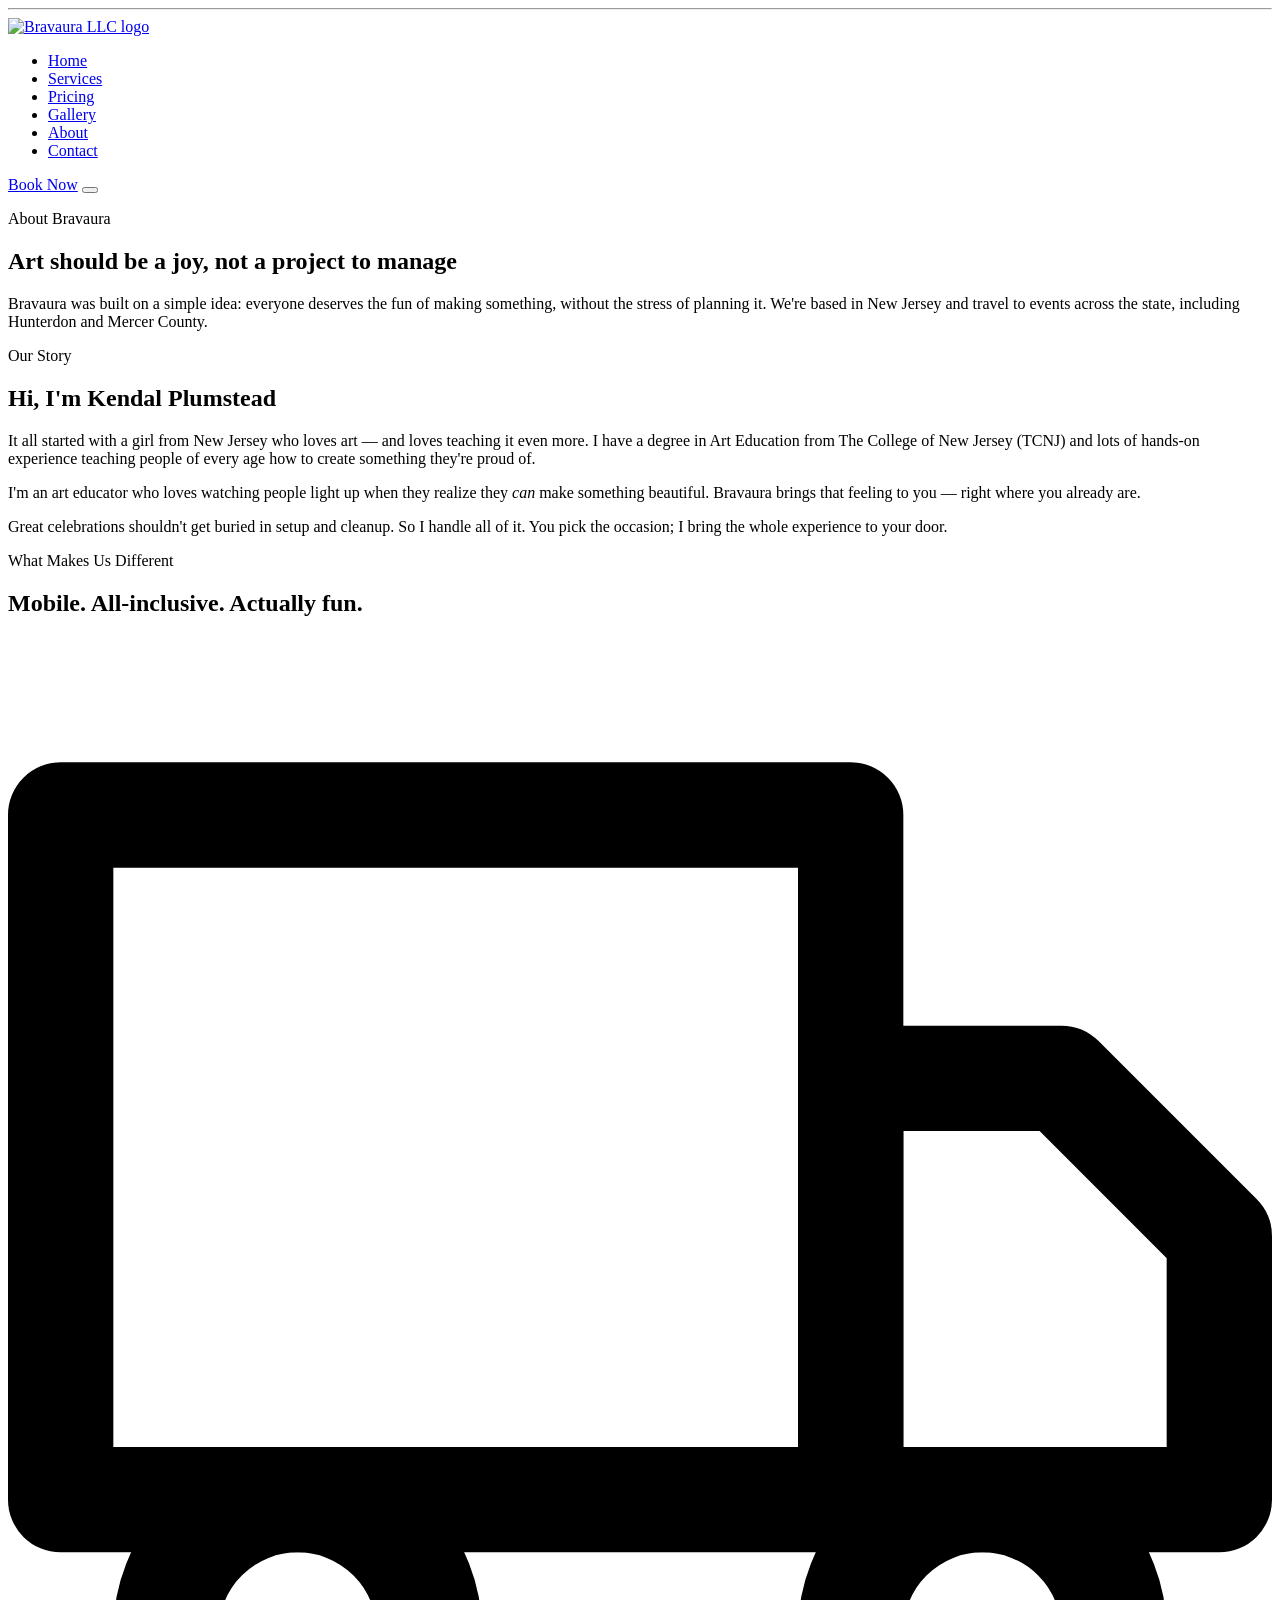
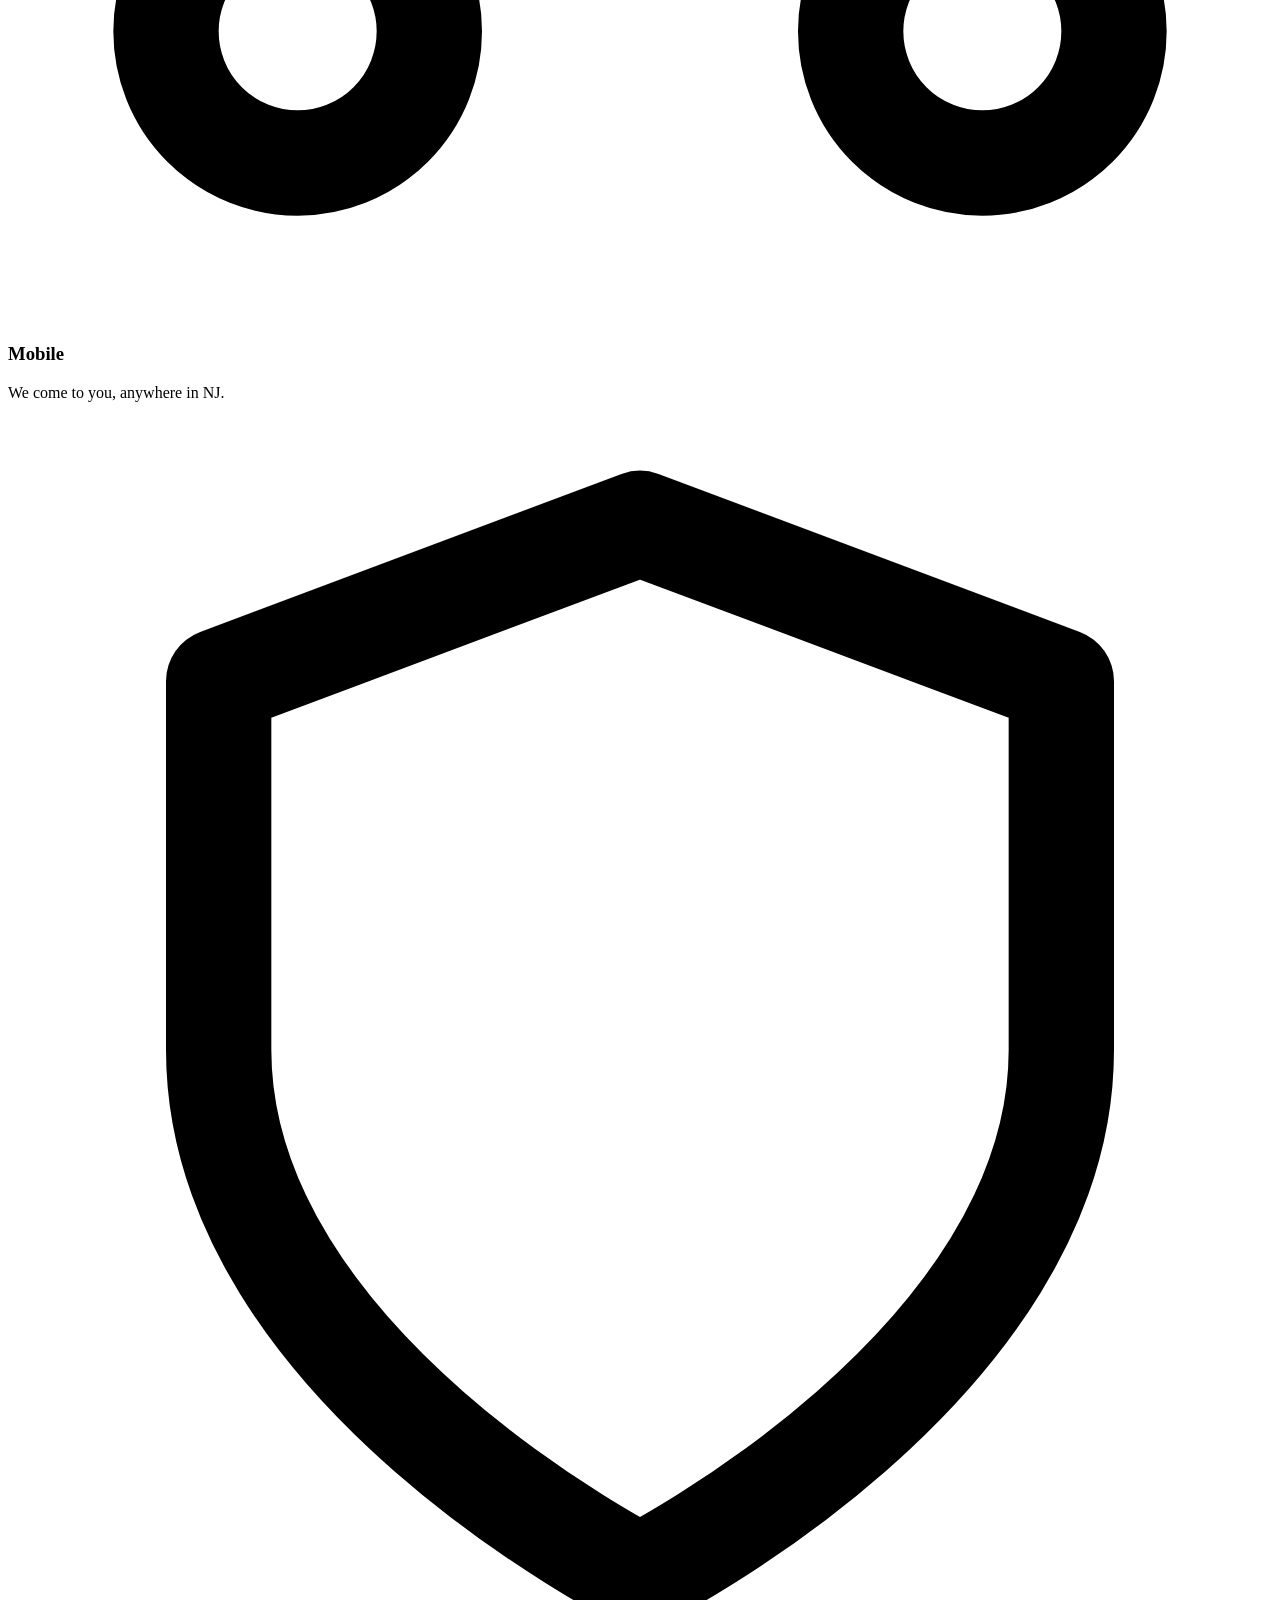
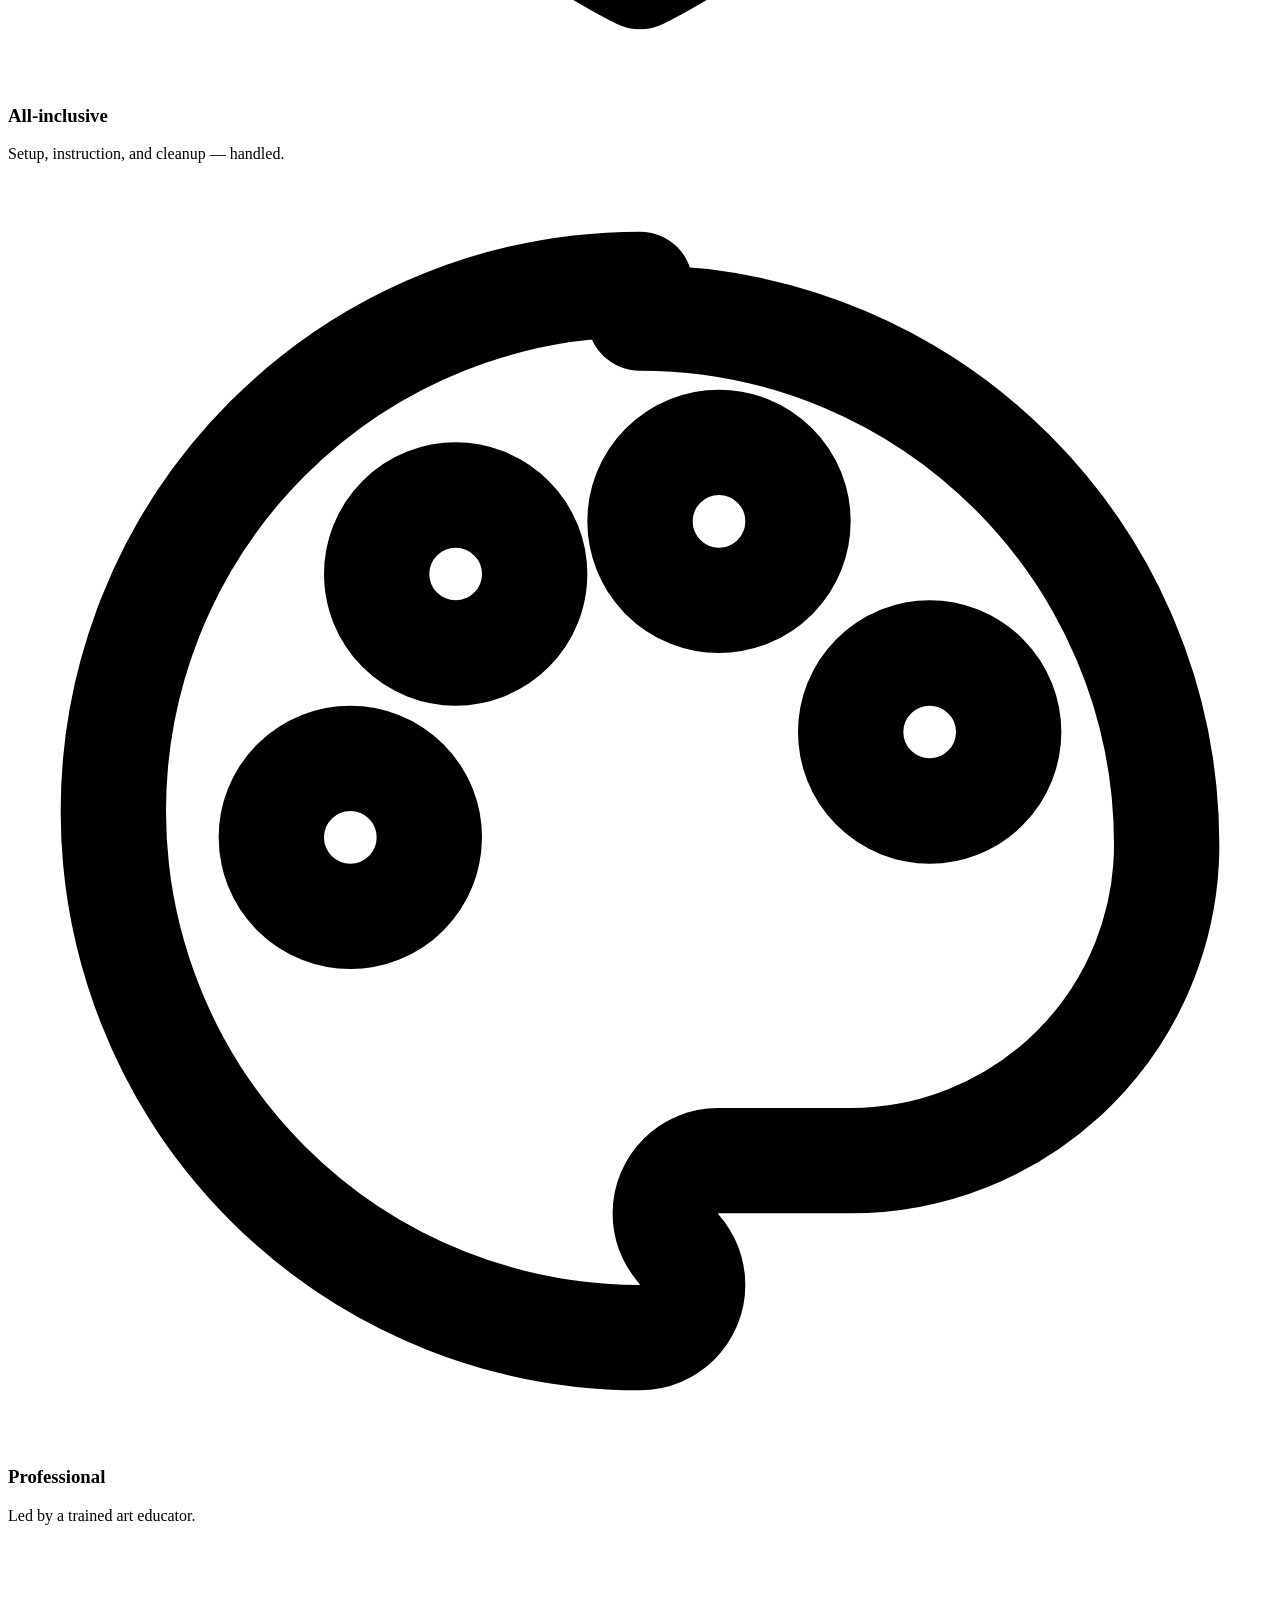
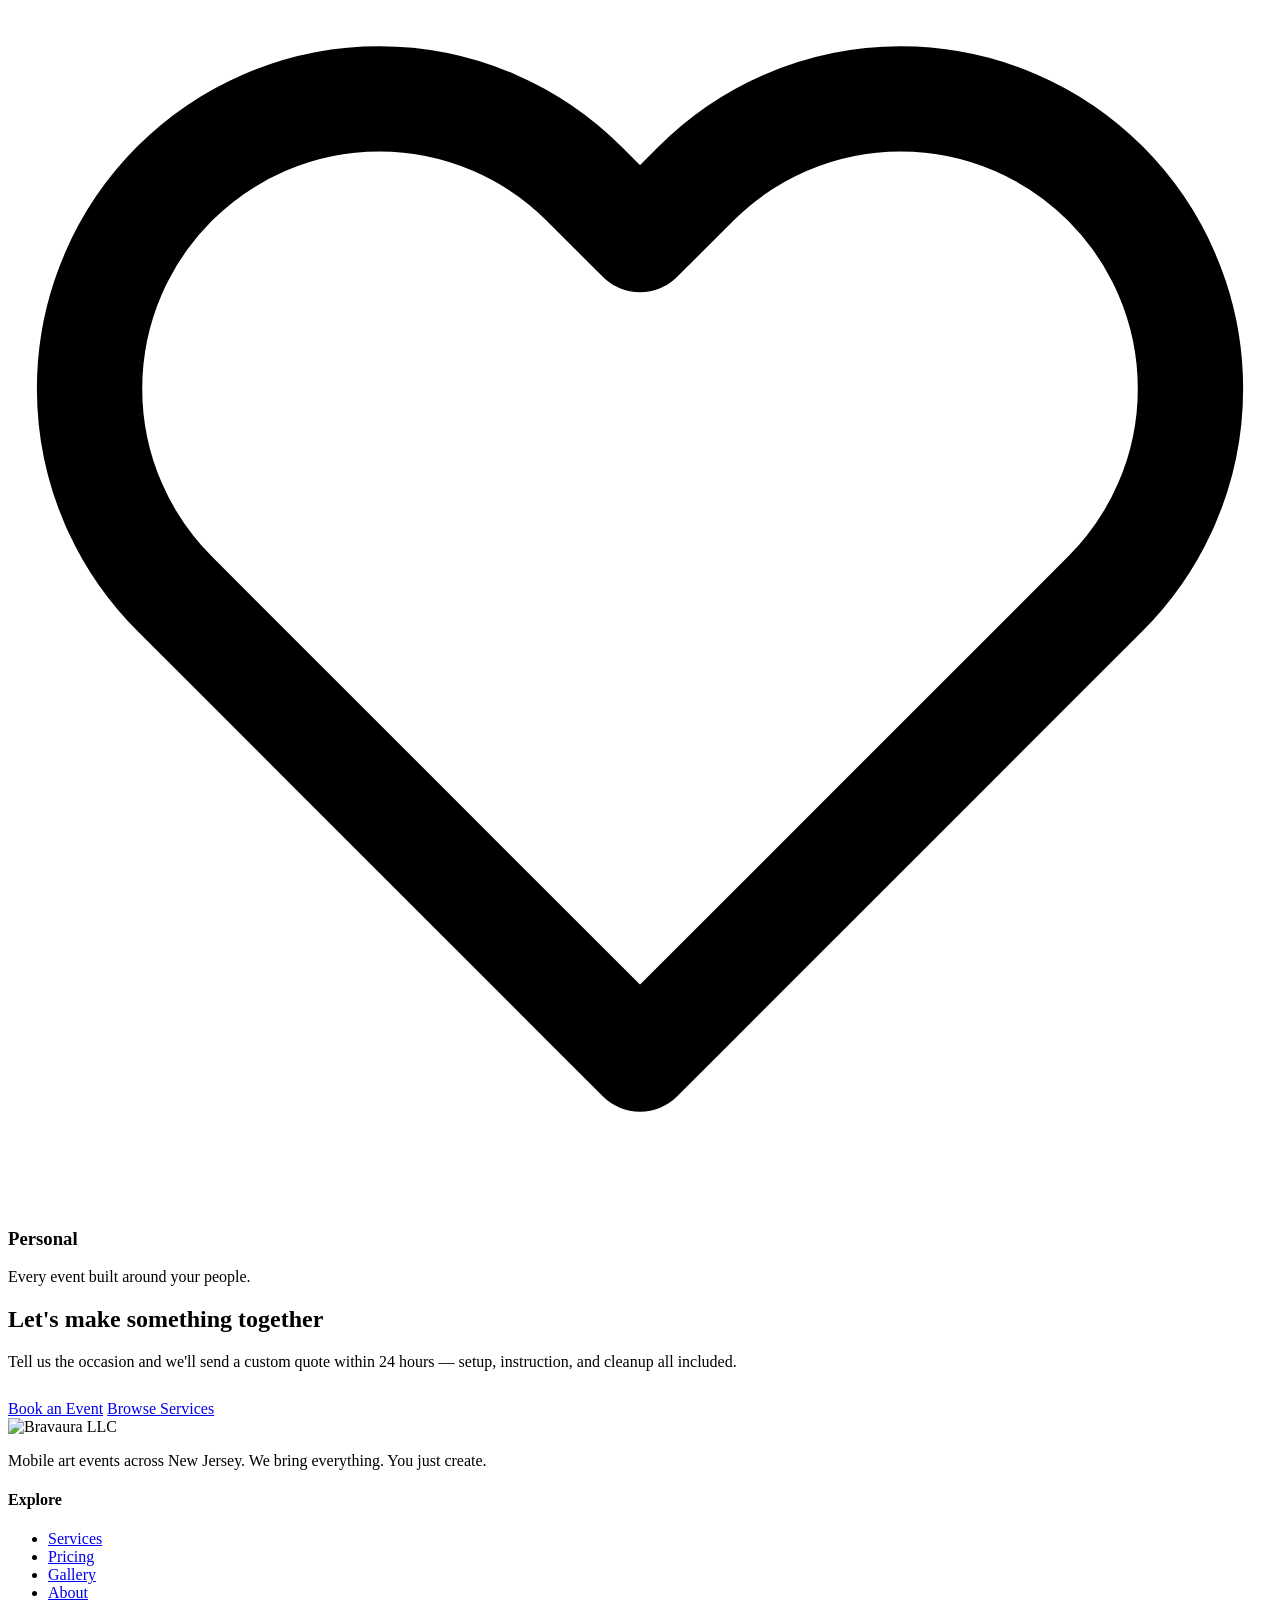
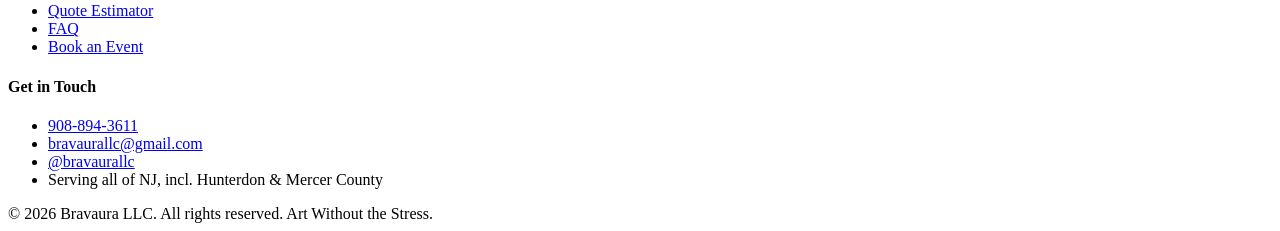
==== about.html @ 8d3e18b6 "Add files via upload" ====
<!DOCTYPE html>
<html lang="en">
<head>
<meta charset="utf-8">
<meta name="viewport" content="width=device-width, initial-scale=1">
<title>About | Bravaura LLC Mobile Art Events NJ</title>
<meta name="description" content="Meet Kendal Plumstead, the TCNJ-trained art educator behind Bravaura LLC — mobile, all-inclusive art events across New Jersey, including Hunterdon and Mercer County. Our mission: the joy of creating, without the stress of planning.">
<meta property="og:title" content="About | Bravaura LLC Mobile Art Events NJ">
<meta property="og:description" content="Meet Kendal Plumstead, the TCNJ-trained art educator behind Bravaura LLC — mobile, all-inclusive art events across New Jersey, including Hunterdon and Mercer County. Our mission: the joy of creating, without the stress of planning.">
<meta property="og:type" content="website">
<link rel="icon" type="image/png" href="assets/bravaura-logo-final.png">
<link rel="preconnect" href="https://fonts.googleapis.com">
<link rel="preconnect" href="https://fonts.gstatic.com" crossorigin>
<link href="https://fonts.googleapis.com/css2?family=Fraunces:opsz,wght@9..144,500;9..144,600;9..144,700&family=Inter:wght@400;500;600;700&display=swap" rel="stylesheet">
<link rel="stylesheet" href="css/styles.css">
</head>
<body>
<hr class="sweep-bar">
<header class="site-header">
  <div class="container nav">
    <a href="index.html" class="brand" aria-label="Bravaura LLC home">
      <img src="assets/bravaura-logo-final.png" alt="Bravaura LLC logo">
    </a>
    <nav aria-label="Main">
      <ul class="nav-links" id="nav-links"><li><a href="index.html">Home</a></li><li><a href="services.html">Services</a></li><li><a href="pricing.html">Pricing</a></li><li><a href="gallery.html">Gallery</a></li><li><a href="about.html" class="active" aria-current="page">About</a></li><li><a href="contact.html">Contact</a></li></ul>
    </nav>
    <div class="nav-cta">
      <a href="contact.html" class="btn btn--gold">Book Now</a>
      <button class="nav-toggle" aria-label="Toggle menu" aria-expanded="false" aria-controls="nav-links">
        <span></span><span></span><span></span>
      </button>
    </div>
  </div>
</header>
<main>

<section class="page-hero">
  <div class="container page-hero-inner">
    <p class="eyebrow">About Bravaura</p>
    <h1>Art should be a joy, not a project to manage</h1>
    <p class="lead">Bravaura was built on a simple idea: everyone deserves the fun of making something, without the stress of planning it. We're based in New Jersey and travel to events across the state, including Hunterdon and Mercer County.</p>
  </div>
</section>

<section class="section">
  <div class="container split">
    <div class="photo photo--tall photo--frame"><img src="https://images.unsplash.com/photo-1752649935255-c10e9a3e2ad3?q=75&w=1100&auto=format&fit=crop" alt="Mixing paint colors on an artist's palette" loading="lazy" onerror="this.closest('.photo').classList.add('photo--failed');this.remove();"></div>
    <div class="split--rev">
      <p class="eyebrow">Our Story</p>
      <h2>Hi, I'm Kendal Plumstead</h2>
      <p>It all started with a girl from New Jersey who loves art — and loves teaching it even more. I have a degree in Art Education from The College of New Jersey (TCNJ) and lots of hands-on experience teaching people of every age how to create something they're proud of.</p>
      <p>I'm an art educator who loves watching people light up when they realize they <em>can</em> make something beautiful. Bravaura brings that feeling to you — right where you already are.</p>
      <p class="mb-0">Great celebrations shouldn't get buried in setup and cleanup. So I handle all of it. You pick the occasion; I bring the whole experience to your door.</p>
    </div>
  </div>
</section>

<section class="section section--mist">
  <div class="container center">
    <p class="eyebrow">What Makes Us Different</p>
    <h2>Mobile. All-inclusive. Actually fun.</h2>
  </div>
  <div class="container" style="margin-top:40px;">
    <div class="grid grid-4">
      <div class="card center"><div class="card-icon i-teal" style="margin:0 auto 16px;"><svg viewBox="0 0 24 24" fill="none" stroke="currentColor" stroke-width="2" stroke-linecap="round" stroke-linejoin="round"><rect x="1" y="3" width="15" height="13"/><polygon points="16 8 20 8 23 11 23 16 16 16 16 8"/><circle cx="5.5" cy="18.5" r="2.5"/><circle cx="18.5" cy="18.5" r="2.5"/></svg></div><h3>Mobile</h3><p>We come to you, anywhere in NJ.</p></div>
      <div class="card center"><div class="card-icon i-magenta" style="margin:0 auto 16px;"><svg viewBox="0 0 24 24" fill="none" stroke="currentColor" stroke-width="2" stroke-linecap="round" stroke-linejoin="round"><path d="M12 22s8-4 8-10V5l-8-3-8 3v7c0 6 8 10 8 10z"/></svg></div><h3>All-inclusive</h3><p>Setup, instruction, and cleanup — handled.</p></div>
      <div class="card center"><div class="card-icon i-purple" style="margin:0 auto 16px;"><svg viewBox="0 0 24 24" fill="none" stroke="currentColor" stroke-width="2" stroke-linecap="round" stroke-linejoin="round"><circle cx="13.5" cy="6.5" r="1.5"/><circle cx="17.5" cy="10.5" r="1.5"/><circle cx="8.5" cy="7.5" r="1.5"/><circle cx="6.5" cy="12.5" r="1.5"/><path d="M12 2a10 10 0 0 0 0 20c.55 0 1-.45 1-1 0-.26-.1-.5-.26-.68-.16-.19-.26-.42-.26-.68 0-.55.45-1 1-1H16a6 6 0 0 0 6-6c0-5.52-4.48-10-10-10z"/></svg></div><h3>Professional</h3><p>Led by a trained art educator.</p></div>
      <div class="card center"><div class="card-icon i-gold" style="margin:0 auto 16px;"><svg viewBox="0 0 24 24" fill="none" stroke="currentColor" stroke-width="2" stroke-linecap="round" stroke-linejoin="round"><path d="M20.84 4.61a5.5 5.5 0 0 0-7.78 0L12 5.67l-1.06-1.06a5.5 5.5 0 0 0-7.78 7.78l1.06 1.06L12 21.23l7.78-7.78 1.06-1.06a5.5 5.5 0 0 0 0-7.78z"/></svg></div><h3>Personal</h3><p>Every event built around your people.</p></div>
    </div>
  </div>
</section>

<section class="section cta-band">
  <div class="container center">
    <h2>Let's make something together</h2>
    <p class="lead" style="margin:0 auto 1.8rem;">Tell us the occasion and we'll send a custom quote within 24 hours — setup, instruction, and cleanup all included.</p>
    <div class="btn-row" style="justify-content:center;">
      <a href="contact.html" class="btn btn--gold btn--lg">Book an Event</a>
      <a href="services.html" class="btn btn--white btn--lg">Browse Services</a>
    </div>
  </div>
</section>

</main>
<footer class="site-footer">
  <div class="container">
    <div class="footer-grid">
      <div class="footer-brand">
        <span class="footer-logo-chip"><img src="assets/bravaura-logo-final.png" alt="Bravaura LLC"></span>
        <p>Mobile art events across New Jersey. We bring everything. You just create.</p>
      </div>
      <div class="footer-col">
        <h4>Explore</h4>
        <ul>
          <li><a href="services.html">Services</a></li>
          <li><a href="pricing.html">Pricing</a></li>
          <li><a href="gallery.html">Gallery</a></li>
          <li><a href="about.html">About</a></li>
          <li><a href="quote.html">Quote Estimator</a></li>
          <li><a href="faq.html">FAQ</a></li>
          <li><a href="contact.html">Book an Event</a></li>
        </ul>
      </div>
      <div class="footer-col">
        <h4>Get in Touch</h4>
        <ul>
          <li><a href="tel:9088943611">908-894-3611</a></li>
          <li><a href="mailto:bravaurallc@gmail.com">bravaurallc@gmail.com</a></li>
          <li><a href="https://instagram.com/bravaurallc" target="_blank" rel="noopener">@bravaurallc</a></li>
          <li>Serving all of NJ, incl. Hunterdon &amp; Mercer County</li>
        </ul>
      </div>
    </div>
    <div class="footer-bottom">
      <span>&copy; <span id="year">2026</span> Bravaura LLC. All rights reserved.</span>
      <span>Art Without the Stress.</span>
    </div>
  </div>
</footer>
<script src="js/main.js"></script>
</body>
</html>
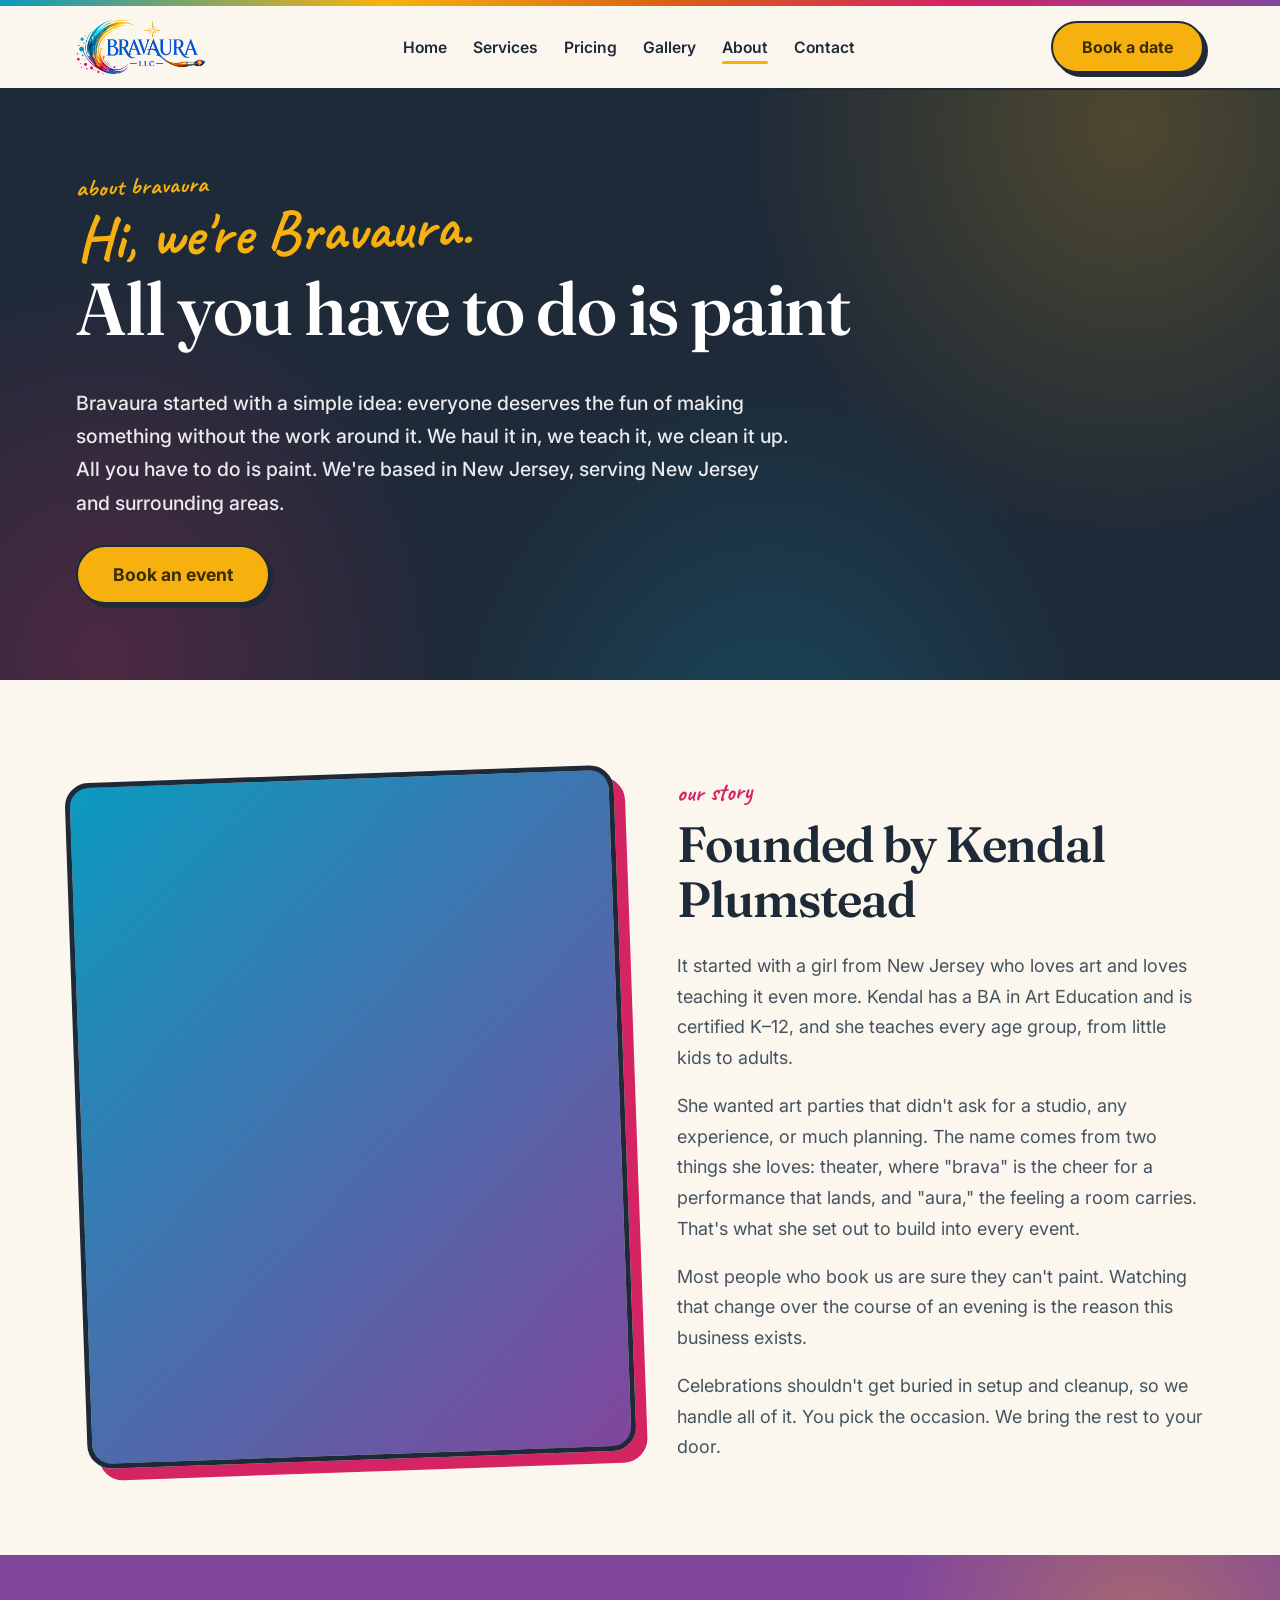
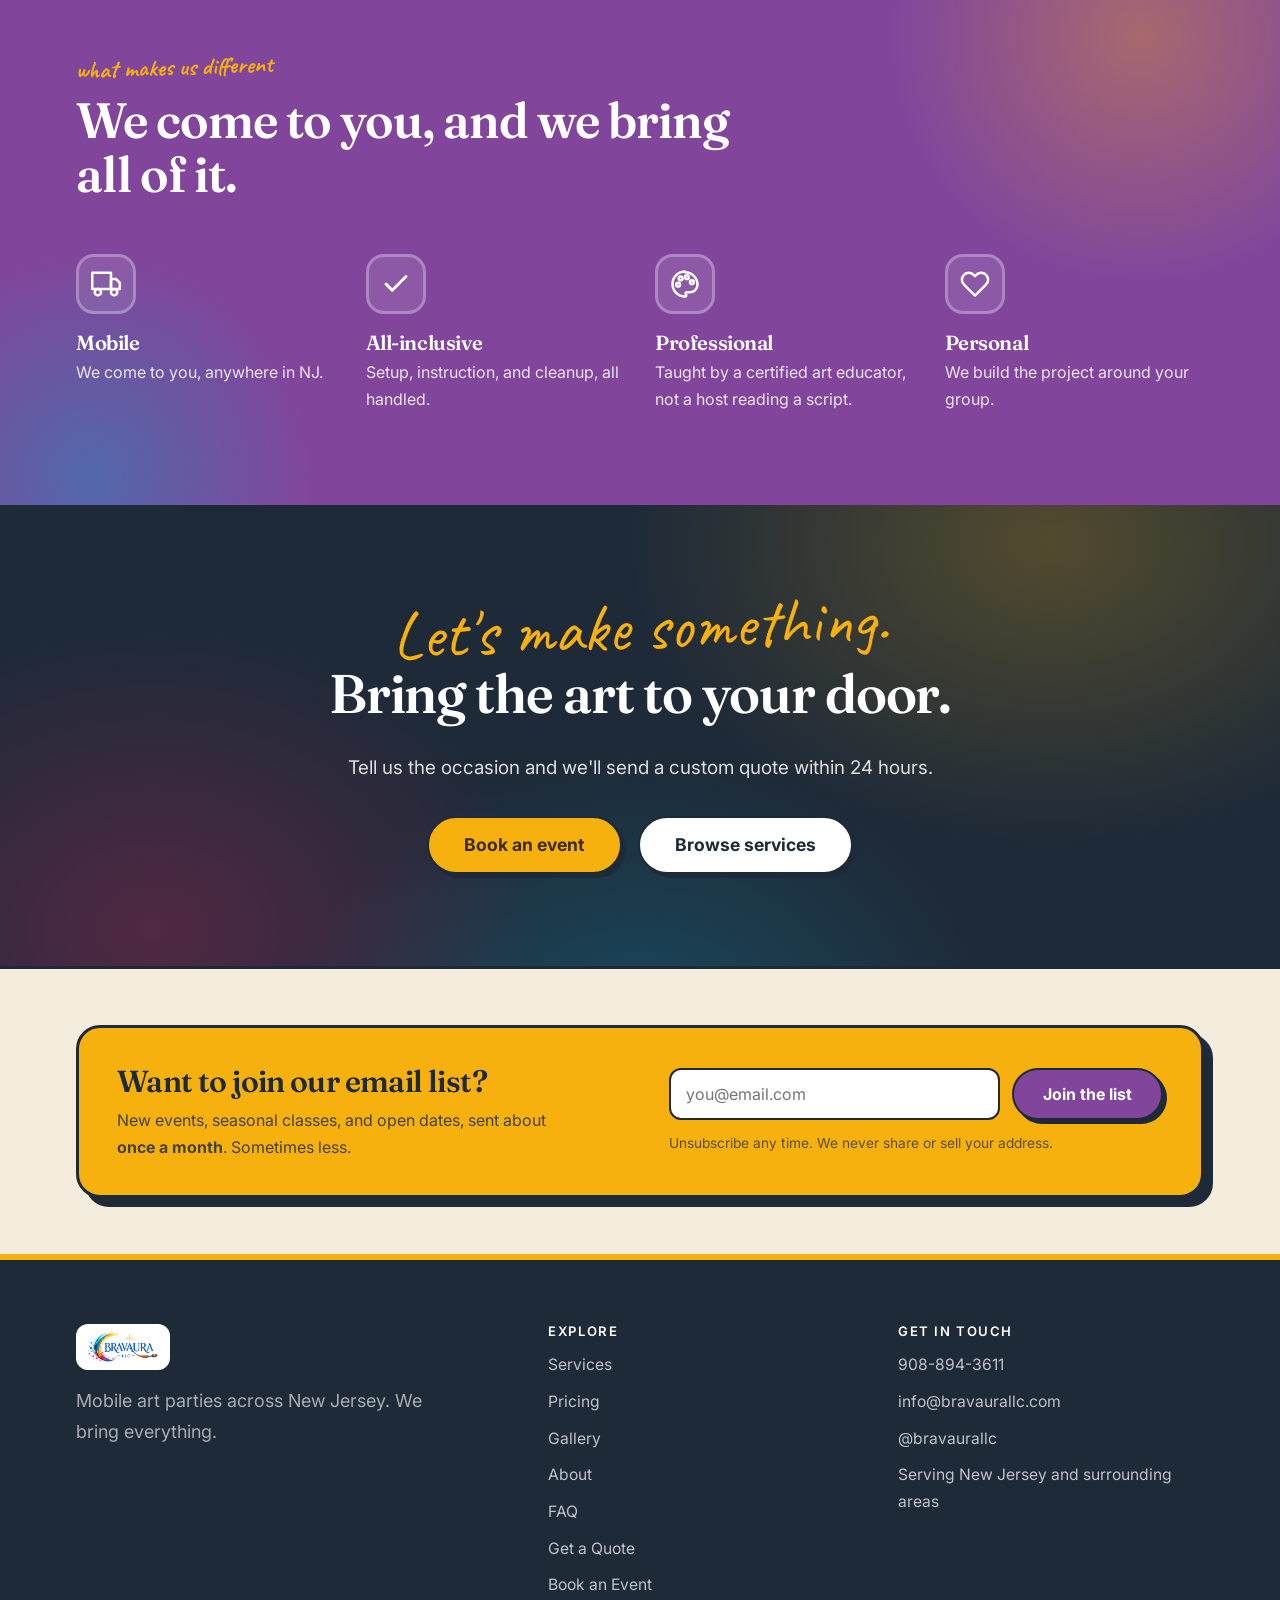
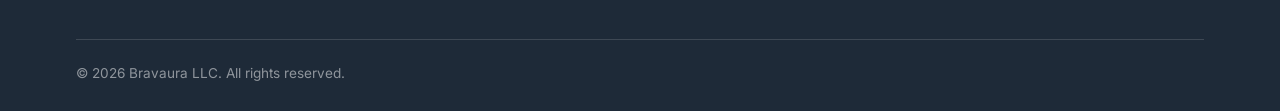
==== commit 730cc4c2: "update site" ====
--- a/about.html
+++ b/about.html
@@ -4,90 +4,121 @@
 <meta charset="utf-8">
 <meta name="viewport" content="width=device-width, initial-scale=1">
 <title>About | Bravaura LLC Mobile Art Events NJ</title>
-<meta name="description" content="Meet Kendal Plumstead, the TCNJ-trained art educator behind Bravaura LLC — mobile, all-inclusive art events across New Jersey, including Hunterdon and Mercer County. Our mission: the joy of creating, without the stress of planning.">
+<meta name="description" content="Meet Kendal Plumstead, the TCNJ-trained art educator behind Bravaura LLC, running mobile all-inclusive art events across New Jersey. We set up, teach, and clean up; all you have to do is paint.">
+<link rel="canonical" href="https://bravaurallc.com/about.html">
 <meta property="og:title" content="About | Bravaura LLC Mobile Art Events NJ">
-<meta property="og:description" content="Meet Kendal Plumstead, the TCNJ-trained art educator behind Bravaura LLC — mobile, all-inclusive art events across New Jersey, including Hunterdon and Mercer County. Our mission: the joy of creating, without the stress of planning.">
+<meta property="og:description" content="Meet Kendal Plumstead, the TCNJ-trained art educator behind Bravaura LLC, running mobile all-inclusive art events across New Jersey. We set up, teach, and clean up; all you have to do is paint.">
 <meta property="og:type" content="website">
+<meta property="og:url" content="https://bravaurallc.com/about.html">
+<meta property="og:site_name" content="Bravaura LLC">
+<meta property="og:image" content="https://bravaurallc.com/assets/og-image.jpg">
+<meta property="og:image:width" content="1200">
+<meta property="og:image:height" content="630">
+<meta property="og:image:alt" content="Bravaura LLC — mobile art parties in New Jersey">
+<meta name="twitter:card" content="summary_large_image">
+<meta name="twitter:title" content="About | Bravaura LLC Mobile Art Events NJ">
+<meta name="twitter:description" content="Meet Kendal Plumstead, the TCNJ-trained art educator behind Bravaura LLC, running mobile all-inclusive art events across New Jersey. We set up, teach, and clean up; all you have to do is paint.">
+<meta name="twitter:image" content="https://bravaurallc.com/assets/og-image.jpg">
 <link rel="icon" type="image/png" href="assets/bravaura-logo-final.png">
 <link rel="preconnect" href="https://fonts.googleapis.com">
 <link rel="preconnect" href="https://fonts.gstatic.com" crossorigin>
-<link href="https://fonts.googleapis.com/css2?family=Fraunces:opsz,wght@9..144,500;9..144,600;9..144,700&family=Inter:wght@400;500;600;700&display=swap" rel="stylesheet">
+<link href="https://fonts.googleapis.com/css2?family=Fraunces:ital,opsz,wght,WONK@0,9..144,400,0;0,9..144,500,0;0,9..144,600,0;0,9..144,700,0;1,9..144,500,0&family=Inter:wght@400;500;600;700&family=Caveat:wght@500;600;700&display=swap" rel="stylesheet">
 <link rel="stylesheet" href="css/styles.css">
 </head>
 <body>
+
 <hr class="sweep-bar">
 <header class="site-header">
   <div class="container nav">
-    <a href="index.html" class="brand" aria-label="Bravaura LLC home">
-      <img src="assets/bravaura-logo-final.png" alt="Bravaura LLC logo">
-    </a>
-    <nav aria-label="Main">
-      <ul class="nav-links" id="nav-links"><li><a href="index.html">Home</a></li><li><a href="services.html">Services</a></li><li><a href="pricing.html">Pricing</a></li><li><a href="gallery.html">Gallery</a></li><li><a href="about.html" class="active" aria-current="page">About</a></li><li><a href="contact.html">Contact</a></li></ul>
-    </nav>
+    <a href="index.html" class="brand" aria-label="Bravaura LLC home"><img src="assets/bravaura-logo-final.png" alt="Bravaura LLC logo"></a>
+    <nav aria-label="Main"><ul class="nav-links" id="nav-links"><li><a href="index.html">Home</a></li><li><a href="services.html">Services</a></li><li><a href="pricing.html">Pricing</a></li><li><a href="gallery.html">Gallery</a></li><li><a href="about.html" class="active" aria-current="page">About</a></li><li><a href="contact.html">Contact</a></li></ul></nav>
     <div class="nav-cta">
-      <a href="contact.html" class="btn btn--gold">Book Now</a>
-      <button class="nav-toggle" aria-label="Toggle menu" aria-expanded="false" aria-controls="nav-links">
-        <span></span><span></span><span></span>
-      </button>
+      <a href="contact.html" class="btn btn--gold">Book a date</a>
+      <button class="nav-toggle" aria-label="Toggle menu" aria-expanded="false" aria-controls="nav-links"><span></span><span></span><span></span></button>
     </div>
   </div>
 </header>
 <main>
 
 <section class="page-hero">
-  <div class="container page-hero-inner">
-    <p class="eyebrow">About Bravaura</p>
-    <h1>Art should be a joy, not a project to manage</h1>
-    <p class="lead">Bravaura was built on a simple idea: everyone deserves the fun of making something, without the stress of planning it. We're based in New Jersey and travel to events across the state, including Hunterdon and Mercer County.</p>
+  <div class="container">
+    <span class="eyebrow">about bravaura</span>
+    <span class="script-accent">Hi, we're Bravaura.</span><h1>All you have to do is paint</h1>
+    <p class="lead">Bravaura started with a simple idea: everyone deserves the fun of making something without the work around it. We haul it in, we teach it, we clean it up. All you have to do is paint. We're based in New Jersey, serving New Jersey and surrounding areas.</p>
+    <div class="btn-row" style="margin-top:1.6rem"><a href="contact.html" class="btn btn--gold btn--lg">Book an event</a></div>
   </div>
 </section>
 
 <section class="section">
   <div class="container split">
-    <div class="photo photo--tall photo--frame"><img src="https://images.unsplash.com/photo-1752649935255-c10e9a3e2ad3?q=75&w=1100&auto=format&fit=crop" alt="Mixing paint colors on an artist's palette" loading="lazy" onerror="this.closest('.photo').classList.add('photo--failed');this.remove();"></div>
-    <div class="split--rev">
-      <p class="eyebrow">Our Story</p>
-      <h2>Hi, I'm Kendal Plumstead</h2>
-      <p>It all started with a girl from New Jersey who loves art — and loves teaching it even more. I have a degree in Art Education from The College of New Jersey (TCNJ) and lots of hands-on experience teaching people of every age how to create something they're proud of.</p>
-      <p>I'm an art educator who loves watching people light up when they realize they <em>can</em> make something beautiful. Bravaura brings that feeling to you — right where you already are.</p>
-      <p class="mb-0">Great celebrations shouldn't get buried in setup and cleanup. So I handle all of it. You pick the occasion; I bring the whole experience to your door.</p>
+    <div class="split-media reveal"><div class="frame-photo tilt-l sh-magenta frame-photo--headshot"><img src="https://asset.imagine.art/processed/48da3559-305e-4e37-9839-494b5ac1ec61" alt="Kendal Plumstead, founder of Bravaura LLC" loading="lazy" onerror="this.closest('.frame-photo').classList.add('fail')"></div></div>
+    <div class="reveal d1">
+      <span class="eyebrow">our story</span>
+      <h2>Founded by Kendal Plumstead</h2>
+      <p>It started with a girl from New Jersey who loves art and loves teaching it even more. Kendal has a BA in Art Education and is certified K–12, and she teaches every age group, from little kids to adults.</p>
+      <p>She wanted art parties that didn't ask for a studio, any experience, or much planning. The name comes from two things she loves: theater, where "brava" is the cheer for a performance that lands, and "aura," the feeling a room carries. That's what she set out to build into every event.</p>
+      <p>Most people who book us are sure they can't paint. Watching that change over the course of an evening is the reason this business exists.</p>
+      <p class="mb-0">Celebrations shouldn't get buried in setup and cleanup, so we handle all of it. You pick the occasion. We bring the rest to your door.</p>
     </div>
   </div>
 </section>
 
-<section class="section section--mist">
-  <div class="container center">
-    <p class="eyebrow">What Makes Us Different</p>
-    <h2>Mobile. All-inclusive. Actually fun.</h2>
-  </div>
-  <div class="container" style="margin-top:40px;">
-    <div class="grid grid-4">
-      <div class="card center"><div class="card-icon i-teal" style="margin:0 auto 16px;"><svg viewBox="0 0 24 24" fill="none" stroke="currentColor" stroke-width="2" stroke-linecap="round" stroke-linejoin="round"><rect x="1" y="3" width="15" height="13"/><polygon points="16 8 20 8 23 11 23 16 16 16 16 8"/><circle cx="5.5" cy="18.5" r="2.5"/><circle cx="18.5" cy="18.5" r="2.5"/></svg></div><h3>Mobile</h3><p>We come to you, anywhere in NJ.</p></div>
-      <div class="card center"><div class="card-icon i-magenta" style="margin:0 auto 16px;"><svg viewBox="0 0 24 24" fill="none" stroke="currentColor" stroke-width="2" stroke-linecap="round" stroke-linejoin="round"><path d="M12 22s8-4 8-10V5l-8-3-8 3v7c0 6 8 10 8 10z"/></svg></div><h3>All-inclusive</h3><p>Setup, instruction, and cleanup — handled.</p></div>
-      <div class="card center"><div class="card-icon i-purple" style="margin:0 auto 16px;"><svg viewBox="0 0 24 24" fill="none" stroke="currentColor" stroke-width="2" stroke-linecap="round" stroke-linejoin="round"><circle cx="13.5" cy="6.5" r="1.5"/><circle cx="17.5" cy="10.5" r="1.5"/><circle cx="8.5" cy="7.5" r="1.5"/><circle cx="6.5" cy="12.5" r="1.5"/><path d="M12 2a10 10 0 0 0 0 20c.55 0 1-.45 1-1 0-.26-.1-.5-.26-.68-.16-.19-.26-.42-.26-.68 0-.55.45-1 1-1H16a6 6 0 0 0 6-6c0-5.52-4.48-10-10-10z"/></svg></div><h3>Professional</h3><p>Led by a trained art educator.</p></div>
-      <div class="card center"><div class="card-icon i-gold" style="margin:0 auto 16px;"><svg viewBox="0 0 24 24" fill="none" stroke="currentColor" stroke-width="2" stroke-linecap="round" stroke-linejoin="round"><path d="M20.84 4.61a5.5 5.5 0 0 0-7.78 0L12 5.67l-1.06-1.06a5.5 5.5 0 0 0-7.78 7.78l1.06 1.06L12 21.23l7.78-7.78 1.06-1.06a5.5 5.5 0 0 0 0-7.78z"/></svg></div><h3>Personal</h3><p>Every event built around your people.</p></div>
+<section class="section why">
+  <div class="container">
+    <div class="section-head reveal"><span class="eyebrow">what makes us different</span><h2>We come to you, and we bring all of it.</h2></div>
+    <div class="why-grid">
+      <div class="why-item reveal d1"><div class="why-ic"><svg viewBox="0 0 24 24" fill="none" stroke="currentColor" stroke-width="2" stroke-linecap="round" stroke-linejoin="round"><rect x="1" y="3" width="15" height="13"/><polygon points="16 8 20 8 23 11 23 16 16 16 16 8"/><circle cx="5.5" cy="18.5" r="2.5"/><circle cx="18.5" cy="18.5" r="2.5"/></svg></div><h3>Mobile</h3><p>We come to you, anywhere in NJ.</p></div>
+      <div class="why-item reveal d2"><div class="why-ic"><svg viewBox="0 0 24 24" fill="none" stroke="currentColor" stroke-width="2.4" stroke-linecap="round" stroke-linejoin="round"><path d="M20 6L9 17l-5-5"/></svg></div><h3>All-inclusive</h3><p>Setup, instruction, and cleanup, all handled.</p></div>
+      <div class="why-item reveal d3"><div class="why-ic"><svg viewBox="0 0 24 24" fill="none" stroke="currentColor" stroke-width="2" stroke-linecap="round" stroke-linejoin="round"><circle cx="13.5" cy="6.5" r="1.5"/><circle cx="17.5" cy="10.5" r="1.5"/><circle cx="8.5" cy="7.5" r="1.5"/><circle cx="6.5" cy="12.5" r="1.5"/><path d="M12 2a10 10 0 0 0 0 20c.55 0 1-.45 1-1 0-.26-.1-.5-.26-.68-.16-.19-.26-.42-.26-.68 0-.55.45-1 1-1H16a6 6 0 0 0 6-6c0-5.52-4.48-10-10-10z"/></svg></div><h3>Professional</h3><p>Taught by a certified art educator, not a host reading a script.</p></div>
+      <div class="why-item reveal d4"><div class="why-ic"><svg viewBox="0 0 24 24" fill="none" stroke="currentColor" stroke-width="2" stroke-linecap="round" stroke-linejoin="round"><path d="M20.84 4.61a5.5 5.5 0 0 0-7.78 0L12 5.67l-1.06-1.06a5.5 5.5 0 0 0-7.78 7.78l1.06 1.06L12 21.23l7.78-7.78 1.06-1.06a5.5 5.5 0 0 0 0-7.78z"/></svg></div><h3>Personal</h3><p>We build the project around your group.</p></div>
     </div>
   </div>
 </section>
 
-<section class="section cta-band">
-  <div class="container center">
-    <h2>Let's make something together</h2>
-    <p class="lead" style="margin:0 auto 1.8rem;">Tell us the occasion and we'll send a custom quote within 24 hours — setup, instruction, and cleanup all included.</p>
-    <div class="btn-row" style="justify-content:center;">
-      <a href="contact.html" class="btn btn--gold btn--lg">Book an Event</a>
-      <a href="services.html" class="btn btn--white btn--lg">Browse Services</a>
+<section class="section cta">
+  <div class="container">
+    <span class="script-accent">Let's make something.</span>
+    <h2>Bring the art to your door.</h2>
+    <p>Tell us the occasion and we'll send a custom quote within 24 hours.</p>
+    <div class="btn-row" style="justify-content:center">
+      <a href="contact.html" class="btn btn--gold btn--lg">Book an event</a>
+      <a href="services.html" class="btn btn--white btn--lg">Browse services</a>
     </div>
   </div>
 </section>
 
 </main>
+<section class="signup" id="signup">
+  <div class="container">
+    <div class="signup-card reveal">
+      <div>
+        <h2>Want to join our email list?</h2>
+        <p>New events, seasonal classes, and open dates, sent about <strong>once a month</strong>. Sometimes less.</p>
+      </div>
+      <div>
+        <form data-bravaura-form name="email-signup" method="post" novalidate
+              action="https://app.kit.com/forms/9788191/subscriptions"
+              data-endpoint="https://app.kit.com/forms/9788191/subscriptions"
+              data-sv-form="9788191" data-uid="bdd7f90ec0"
+              data-success="Thanks for joining! Check your email for a confirmation link. One click and you're on the list.">
+          <div class="signup-row">
+            <label for="signup-email" class="sr-only">Email address</label>
+            <input id="signup-email" name="email_address" type="email" required placeholder="you@email.com" autocomplete="email">
+            <button type="submit" class="btn btn--purple">Join the list</button>
+          </div>
+          <span class="signup-fine">Unsubscribe any time. We never share or sell your address.</span>
+          <div class="form-status" role="status" aria-live="polite"></div>
+        </form>
+      </div>
+    </div>
+  </div>
+</section>
 <footer class="site-footer">
   <div class="container">
     <div class="footer-grid">
       <div class="footer-brand">
-        <span class="footer-logo-chip"><img src="assets/bravaura-logo-final.png" alt="Bravaura LLC"></span>
-        <p>Mobile art events across New Jersey. We bring everything. You just create.</p>
+        <img src="assets/bravaura-logo-final.png" alt="Bravaura LLC">
+        <p>Mobile art parties across New Jersey. We bring everything.</p>
       </div>
       <div class="footer-col">
         <h4>Explore</h4>
@@ -96,8 +127,8 @@
           <li><a href="pricing.html">Pricing</a></li>
           <li><a href="gallery.html">Gallery</a></li>
           <li><a href="about.html">About</a></li>
-          <li><a href="quote.html">Quote Estimator</a></li>
           <li><a href="faq.html">FAQ</a></li>
+          <li><a href="quote.html">Get a Quote</a></li>
           <li><a href="contact.html">Book an Event</a></li>
         </ul>
       </div>
@@ -105,18 +136,29 @@
         <h4>Get in Touch</h4>
         <ul>
           <li><a href="tel:9088943611">908-894-3611</a></li>
-          <li><a href="mailto:bravaurallc@gmail.com">bravaurallc@gmail.com</a></li>
+          <li><a href="mailto:info@bravaurallc.com">info@bravaurallc.com</a></li>
           <li><a href="https://instagram.com/bravaurallc" target="_blank" rel="noopener">@bravaurallc</a></li>
-          <li>Serving all of NJ, incl. Hunterdon &amp; Mercer County</li>
+          <li>Serving New Jersey and surrounding areas</li>
         </ul>
       </div>
     </div>
     <div class="footer-bottom">
       <span>&copy; <span id="year">2026</span> Bravaura LLC. All rights reserved.</span>
-      <span>Art Without the Stress.</span>
     </div>
   </div>
 </footer>
+<div id="promo-pop" role="dialog" aria-modal="true" aria-labelledby="promo-title" aria-hidden="true">
+  <div class="promo-card">
+    <button class="promo-close" type="button" aria-label="Close">&times;</button>
+    <span class="promo-kicker">save the date</span>
+    <h3 id="promo-title">Olipop &amp; Paint</h3>
+    <p class="promo-when">Saturday, September 12 &middot; 5:00&ndash;7:00 pm</p>
+    <p class="promo-where">Livi's Lavender Farm &middot; Robbinsville, NJ</p>
+    <p class="promo-more">more details coming soon!</p>
+    
+    <a href="#signup" class="btn btn--purple btn--lg promo-cta">Get the details first</a>
+  </div>
+</div>
 <script src="js/main.js"></script>
 </body>
 </html>
--- a/css/styles.css
+++ b/css/styles.css
@@ -0,0 +1,418 @@
+/* =========================================================
+   Bravaura LLC — bold, arty, human-made stylesheet
+   ========================================================= */
+:root{
+  --teal:#0B9ABF; --teal-deep:#09809F;
+  --gold:#F7B10F; --gold-deep:#B37F0A;
+  --purple:#81469C; --purple-deep:#6C3A85;
+  --magenta:#D42463; --orange:#D86312;
+  --royal:#0354D2;
+  --ink:#1E2A38; --body:#45535f;
+  --cream:#FBF7EF; --cream-2:#F4ECDD;
+  --line:#ece3d4;
+  --font-display:"Fraunces",Georgia,serif;
+  --font-body:"Inter",-apple-system,BlinkMacSystemFont,"Segoe UI",Roboto,sans-serif;
+  --font-hand:"Caveat",cursive;
+  --maxw:1180px;
+}
+*{box-sizing:border-box}
+html{scroll-behavior:smooth;-webkit-text-size-adjust:100%}
+#site-splash{position:fixed;inset:0;z-index:999;display:flex;align-items:center;justify-content:center;background:#fffefe;transition:opacity .45s ease}
+#site-splash video{width:min(70vw,480px);animation:splash-pop .5s cubic-bezier(.34,1.56,.64,1);-webkit-mask-image:radial-gradient(ellipse 60% 62% at 50% 50%,#000 55%,transparent 86%);mask-image:radial-gradient(ellipse 60% 62% at 50% 50%,#000 55%,transparent 86%)}
+#site-splash.splash-out{opacity:0;pointer-events:none}
+@keyframes splash-pop{from{opacity:0;transform:scale(.9)}to{opacity:1;transform:scale(1)}}
+@media(prefers-reduced-motion:reduce){#site-splash video{animation:none}}
+body{margin:0;font-family:var(--font-body);color:var(--body);background:var(--cream);line-height:1.7;font-size:18px;-webkit-font-smoothing:antialiased;overflow-x:hidden}
+img{max-width:100%;display:block}
+a{color:var(--teal-deep);text-decoration:none}
+h1,h2,h3,h4{font-family:var(--font-display);color:var(--ink);line-height:1.1;margin:0 0 .5em;font-weight:600;letter-spacing:-.02em}
+h1{font-size:clamp(2.6rem,6vw,4.6rem)}
+h2{font-size:clamp(2rem,4.3vw,3.1rem)}
+h3{font-size:clamp(1.2rem,2.1vw,1.55rem)}
+p{margin:0 0 1.1rem}
+.container{width:100%;max-width:var(--maxw);margin:0 auto;padding:0 26px}
+.narrow{max-width:780px}
+.center{text-align:center}
+.center .lead{margin-left:auto;margin-right:auto}
+.mt-0{margin-top:0}.mb-0{margin-bottom:0}
+.lead{font-size:1.22rem;color:var(--ink);max-width:56ch;font-weight:500}
+.hand{font-family:var(--font-hand);font-weight:700;line-height:.9}
+.eyebrow{font-family:var(--font-hand);font-size:1.5rem;font-weight:700;color:var(--magenta);margin:0 0 .3rem;display:inline-block;transform:rotate(-2deg)}
+
+/* buttons */
+.btn{display:inline-flex;align-items:center;gap:.55rem;font-family:var(--font-body);font-weight:700;font-size:1rem;padding:1rem 1.8rem;border-radius:999px;border:2.5px solid var(--ink);cursor:pointer;text-decoration:none;line-height:1;transition:transform .16s cubic-bezier(.34,1.56,.64,1),box-shadow .16s,background .16s,color .16s;box-shadow:4px 4px 0 var(--ink)}
+.btn:hover{transform:translate(-2px,-2px);box-shadow:6px 6px 0 var(--ink);text-decoration:none}
+.btn:active{transform:translate(2px,2px);box-shadow:1px 1px 0 var(--ink)}
+.btn--gold{background:var(--gold);color:#3a2c00}
+.btn--teal{background:var(--teal);color:#fff}
+.btn--purple{background:var(--purple);color:#fff}
+.btn--white{background:#fff;color:var(--ink)}
+.btn--lg{padding:1.15rem 2.2rem;font-size:1.1rem}
+.btn-row{display:flex;flex-wrap:wrap;gap:16px}
+.center .btn-row{justify-content:center}
+
+/* top sweep + header */
+.sweep-bar{height:6px;border:0;margin:0;background:linear-gradient(90deg,var(--teal),var(--gold) 30%,var(--orange) 52%,var(--magenta) 74%,var(--purple))}
+.site-header{position:sticky;top:0;z-index:60;background:rgba(251,247,239,.82);backdrop-filter:saturate(150%) blur(12px);border-bottom:2px solid var(--ink)}
+.nav{display:flex;align-items:center;justify-content:space-between;height:82px;gap:20px}
+.brand img{height:56px;width:auto}
+@media(max-width:480px){.brand img{height:44px}}
+.nav-links{display:flex;align-items:center;gap:26px;list-style:none;margin:0;padding:0}
+.nav-links a{font-weight:600;font-size:.98rem;color:var(--ink);position:relative;padding:4px 0}
+.nav-links a::after{content:"";position:absolute;left:0;right:100%;bottom:-3px;height:3px;border-radius:3px;background:var(--magenta);transition:right .25s}
+.nav-links a:hover::after,.nav-links a.active::after{right:0}
+.nav-links a.active::after{background:var(--gold)}
+.nav-cta{display:flex;align-items:center;gap:14px}
+.nav-toggle{display:none;background:none;border:0;cursor:pointer;width:46px;height:46px;padding:10px}
+.nav-toggle span{display:block;height:3px;background:var(--ink);border-radius:2px;margin:5px 0;transition:.25s}
+.nav-toggle.open span:nth-child(1){transform:translateY(8px) rotate(45deg)}
+.nav-toggle.open span:nth-child(2){opacity:0}
+.nav-toggle.open span:nth-child(3){transform:translateY(-8px) rotate(-45deg)}
+@media(max-width:920px){
+  .nav-toggle{display:block}
+  .nav-links{position:absolute;top:82px;left:0;right:0;flex-direction:column;align-items:stretch;gap:0;background:var(--cream);border-bottom:2px solid var(--ink);max-height:0;overflow:hidden;transition:max-height .3s}
+  .nav-links.open{max-height:560px}
+  .nav-links li{border-bottom:1px solid var(--line)}
+  .nav-links a{padding:15px 26px}
+  .nav-links a::after{display:none}
+  .nav-cta .btn{display:none}
+}
+
+/* hero (home) */
+.hero{position:relative;padding:70px 0 90px;overflow:hidden}
+.hero-grid{display:grid;grid-template-columns:1.08fr .92fr;gap:40px;align-items:center;position:relative;z-index:2}
+.hero h1{font-size:clamp(2.7rem,6.4vw,5rem)}
+.hero h1 .pop{color:var(--teal)}
+.hero .script-accent{font-family:var(--font-hand);font-weight:700;font-size:clamp(3.2rem,8vw,6.2rem);color:var(--magenta);display:block;transform:rotate(-3deg);margin:.05em 0 -.05em -.03em;line-height:.85}
+.hero-lead{font-size:1.28rem;color:var(--ink);max-width:46ch;margin:1.6rem 0 2.2rem;font-weight:500}
+.hero-cta{display:flex;flex-wrap:wrap;gap:16px;align-items:center}
+.blob{position:absolute;border-radius:50%;filter:blur(3px);opacity:.34;z-index:0;pointer-events:none}
+.arrow-doodle{position:absolute;left:34%;bottom:5%;width:104px;z-index:3;color:var(--teal-deep);opacity:.85}
+.hero-photo-wrap{position:relative;padding:16px 12px 46px}
+.hero-photo{position:relative;overflow:hidden;border:5px solid var(--ink);background:var(--cream-2)}
+.hero-photo img{width:100%;height:100%;object-fit:cover}
+.hero-photo.fail img{display:none}
+.hero-photo.fail{display:grid;place-items:center}
+.hero-photo--main{border-radius:28px;box-shadow:11px 13px 0 var(--gold);transform:rotate(-2deg);aspect-ratio:4/3.5}
+.hero-photo--main.fail{background:linear-gradient(135deg,var(--teal),var(--purple))}
+.hero-photo--mini{position:absolute;right:-10px;bottom:2px;width:46%;aspect-ratio:1/1;border-radius:22px;box-shadow:8px 8px 0 var(--teal);transform:rotate(5deg);z-index:4}
+.hero-photo--mini.fail{background:linear-gradient(135deg,var(--magenta),var(--gold))}
+.hero-badge{position:absolute;z-index:5;font-family:var(--font-hand);font-weight:700;font-size:1.5rem;padding:12px 20px 10px;border-radius:16px;border:3px solid var(--ink);box-shadow:4px 4px 0 var(--ink);transform:rotate(-6deg)}
+.hero-badge--tl{top:-6px;left:-16px;background:var(--gold);color:#3a2c00}
+@media(max-width:920px){
+  .hero-grid{grid-template-columns:1fr;gap:34px}
+  .hero-photo-wrap{max-width:420px;margin:0 auto}
+  .arrow-doodle{display:none}
+  .hero .blob{opacity:.16;filter:blur(6px)}
+}
+
+/* marquee */
+.marquee{background:var(--ink);color:#fff;border-top:3px solid var(--ink);border-bottom:3px solid var(--ink);padding:16px 0;overflow:hidden;white-space:nowrap}
+.marquee-track{display:inline-flex;animation:marq 26s linear infinite;will-change:transform}
+.marquee-track span{font-family:var(--font-display);font-weight:600;font-size:1.5rem;padding:0 26px;display:inline-flex;align-items:center;gap:26px}
+.marquee-track .star{color:var(--gold)}
+@keyframes marq{from{transform:translateX(0)}to{transform:translateX(-50%)}}
+
+/* sections */
+.section{padding:92px 0;position:relative}
+.section--cream2{background:var(--cream-2)}
+.section-head{max-width:62ch}
+.section-head.center{margin:0 auto;text-align:center}
+
+/* page hero (inner pages) */
+.page-hero{position:relative;background:var(--ink);color:#fff;overflow:hidden;padding:76px 0}
+.page-hero::before{content:"";position:absolute;inset:0;background:radial-gradient(55% 130% at 88% 6%,rgba(247,177,15,.22),transparent 55%),radial-gradient(50% 120% at 8% 96%,rgba(212,36,99,.26),transparent 55%),radial-gradient(48% 130% at 60% 120%,rgba(11,154,191,.28),transparent 55%)}
+.page-hero .container{position:relative;z-index:1}
+.page-hero h1,.page-hero p{color:#fff}
+.page-hero .eyebrow{color:var(--gold)}
+.page-hero .lead{color:rgba(255,255,255,.9);max-width:60ch}
+.page-hero .script-accent{font-family:var(--font-hand);font-weight:700;color:var(--gold);font-size:clamp(2.4rem,6vw,3.8rem);display:block;transform:rotate(-2deg);line-height:.9;margin-bottom:.05em}
+
+/* how it works */
+.steps{display:grid;grid-template-columns:repeat(4,1fr);gap:26px;margin-top:56px;position:relative}
+.step{position:relative;text-align:center}
+.step-num{width:74px;height:74px;border-radius:50%;display:grid;place-items:center;margin:0 auto 18px;font-family:var(--font-display);font-size:1.9rem;font-weight:700;color:#fff;border:3px solid var(--ink);box-shadow:3px 3px 0 var(--ink);background:var(--teal)}
+.step:nth-of-type(1) .step-num{background:var(--teal)}
+.step:nth-of-type(2) .step-num{background:var(--gold);color:#3a2c00}
+.step:nth-of-type(3) .step-num{background:var(--magenta)}
+.step:nth-of-type(4) .step-num{background:var(--purple)}
+.step h3{font-size:1.3rem;margin-bottom:.35rem}
+.step p{font-size:1rem;margin:0}
+.steps-line{position:absolute;top:17px;left:12%;right:12%;height:40px;z-index:-1;color:var(--gold-deep);opacity:.75}
+@media(max-width:820px){.steps{grid-template-columns:1fr 1fr;gap:34px 20px}.steps-line{display:none}}
+@media(max-width:460px){.steps{grid-template-columns:1fr}}
+
+/* services bento */
+.bento{display:grid;grid-template-columns:repeat(6,1fr);grid-auto-rows:minmax(210px,auto);gap:20px;margin-top:52px}
+.svc{position:relative;overflow:hidden;border-radius:22px;border:3px solid var(--ink);box-shadow:6px 6px 0 var(--ink);display:flex;flex-direction:column;justify-content:flex-end;padding:26px;color:#fff;text-decoration:none;min-height:220px;background:var(--ink);transition:transform .2s cubic-bezier(.34,1.56,.64,1),box-shadow .2s}
+.svc:hover{transform:translate(-3px,-3px);box-shadow:9px 9px 0 var(--ink)}
+.svc-img{position:absolute;inset:0;z-index:0;background:linear-gradient(150deg,var(--tint),rgba(30,42,56,.9))}
+.svc-img img{width:100%;height:100%;object-fit:cover;transition:transform .5s}
+.svc:hover .svc-img img{transform:scale(1.07)}
+.svc::after{content:"";position:absolute;inset:0;z-index:1;background:linear-gradient(180deg,transparent 30%,rgba(0,0,0,.15),var(--tint) 118%);mix-blend-mode:multiply}
+.svc>*{position:relative;z-index:2}
+.svc .tag{font-family:var(--font-hand);font-weight:700;font-size:1.35rem;line-height:1;opacity:.95;margin-bottom:2px}
+.svc h3{color:#fff;margin:0 0 .3rem;font-size:1.7rem}
+.svc p{color:rgba(255,255,255,.94);margin:0;font-size:1.02rem;max-width:36ch;font-weight:500}
+@media(min-width:760px){.svc p{min-height:4.6em}}  /* reserve ~3 lines so short and long blurbs still line up */
+.svc .go{margin-top:14px;font-weight:700;display:inline-flex;gap:.4rem;font-size:.98rem}
+.svc:hover .go{gap:.7rem}
+.svc--birthday{grid-column:span 3;--tint:rgba(212,36,99,.72)}
+.svc--sip{grid-column:span 3;--tint:rgba(129,70,156,.74)}
+.svc--corp{grid-column:span 3;--tint:rgba(3,84,210,.68)}
+.svc--face{grid-column:span 3;--tint:rgba(216,99,18,.72)}
+.svc--master{grid-column:1 / -1;justify-self:center;width:100%;max-width:calc((100% - 20px)/2);--tint:rgba(11,154,191,.7)}
+@media(max-width:820px){.bento{grid-template-columns:1fr 1fr}.svc{grid-column:span 1 !important}.svc--master{justify-self:stretch;max-width:none}}
+@media(max-width:520px){.bento{grid-template-columns:1fr}}
+
+/* why band */
+.why{background:var(--purple);color:#fff;position:relative;overflow:hidden}
+.why::before{content:"";position:absolute;width:520px;height:520px;border-radius:50%;background:radial-gradient(circle,rgba(247,177,15,.32),transparent 68%);top:-180px;right:-120px}
+.why::after{content:"";position:absolute;width:460px;height:460px;border-radius:50%;background:radial-gradient(circle,rgba(11,154,191,.4),transparent 68%);bottom:-200px;left:-140px}
+.why h2,.why .eyebrow{color:#fff}
+.why .eyebrow{color:var(--gold)}
+.why-grid{display:grid;grid-template-columns:repeat(4,1fr);gap:30px;margin-top:52px;position:relative;z-index:1}
+.why-ic{width:60px;height:60px;border-radius:18px;display:grid;place-items:center;margin-bottom:18px;border:3px solid rgba(255,255,255,.28);background:rgba(255,255,255,.1)}
+.why-ic svg{width:30px;height:30px;color:#fff}
+.why-item h3{color:#fff;font-size:1.28rem;margin-bottom:.3rem}
+.why-item p{color:rgba(255,255,255,.86);font-size:1rem;margin:0}
+@media(max-width:820px){.why-grid{grid-template-columns:1fr 1fr;gap:36px 26px}}
+@media(max-width:460px){.why-grid{grid-template-columns:1fr}}
+
+/* testimonials (sticky notes) */
+.notes{display:grid;grid-template-columns:repeat(3,1fr);gap:30px;margin-top:54px}
+.note{background:#fff;border:3px solid var(--ink);border-radius:6px;padding:28px 26px 24px;box-shadow:5px 6px 0 rgba(30,42,56,.14);position:relative}
+.note:nth-child(1){transform:rotate(-1.6deg)}
+.note:nth-child(2){transform:rotate(1.2deg)}
+.note:nth-child(3){transform:rotate(-.8deg)}
+.note:hover{transform:rotate(0) translateY(-4px);transition:transform .2s}
+.note::before{content:"";position:absolute;top:-14px;left:50%;transform:translateX(-50%) rotate(-4deg);width:78px;height:26px;background:rgba(247,177,15,.55);border:1px solid rgba(179,127,10,.3)}
+.note-photo{margin:-6px -4px 16px;border:3px solid var(--ink);border-radius:10px;overflow:hidden;aspect-ratio:16/10;background:linear-gradient(135deg,var(--teal),var(--purple))}
+.note-photo img{width:100%;height:100%;object-fit:cover;display:block}
+.note-stars{color:var(--gold-deep);font-size:1.05rem;letter-spacing:3px;margin-bottom:12px}
+.note .q{font-family:var(--font-display);font-size:1.08rem;font-weight:500;color:var(--ink);line-height:1.5;margin-bottom:16px}
+.note .who{font-weight:700;font-size:.92rem;color:var(--purple)}
+.note .who span{color:var(--body);font-weight:500}
+@media(max-width:820px){.notes{grid-template-columns:1fr}.note,.note:nth-child(n){transform:none}}
+
+/* CTA */
+.cta{background:var(--ink);color:#fff;text-align:center;position:relative;overflow:hidden}
+.cta::before{content:"";position:absolute;inset:0;background:radial-gradient(60% 120% at 82% 8%,rgba(247,177,15,.24),transparent 55%),radial-gradient(55% 120% at 12% 92%,rgba(212,36,99,.28),transparent 55%),radial-gradient(50% 120% at 50% 120%,rgba(11,154,191,.3),transparent 55%)}
+.cta .container{position:relative;z-index:1}
+.cta h2{color:#fff;font-size:clamp(2.1rem,5vw,3.4rem)}
+.cta .script-accent{font-family:var(--font-hand);color:var(--gold);font-size:clamp(2.4rem,7vw,4.2rem);display:block;transform:rotate(-2deg);line-height:.9;margin-bottom:.1em}
+.cta p{color:rgba(255,255,255,.85);font-size:1.18rem;max-width:54ch;margin:0 auto 2rem}
+
+/* split (text + framed photo) */
+.split{display:grid;grid-template-columns:1.02fr .98fr;gap:52px;align-items:center}
+.split--rev .split-media{order:-1}
+@media(max-width:880px){.split{grid-template-columns:1fr;gap:36px}.split--rev .split-media{order:0}}
+.frame-photo{position:relative;border:5px solid var(--ink);border-radius:24px;overflow:hidden;background:var(--cream-2);aspect-ratio:4/3.2}
+.frame-photo img{width:100%;height:100%;object-fit:cover}
+.frame-photo.fail img{display:none}
+.frame-photo.tilt-l{transform:rotate(-2deg)}
+.frame-photo.tilt-r{transform:rotate(2deg)}
+.frame-photo.sh-gold{box-shadow:11px 12px 0 var(--gold)}
+.frame-photo.sh-teal{box-shadow:11px 12px 0 var(--teal)}
+.frame-photo.sh-magenta{box-shadow:11px 12px 0 var(--magenta)}
+.frame-photo.sh-purple{box-shadow:11px 12px 0 var(--purple)}
+.frame-photo.fail{background:linear-gradient(135deg,var(--teal),var(--purple))}
+.frame-photo--headshot{aspect-ratio:4/5}
+.frame-photo--headshot img{object-position:center 20%}
+@media(max-width:880px){.frame-photo--headshot{aspect-ratio:4/4}}
+
+/* checklist */
+.checklist{list-style:none;padding:0;margin:1.2rem 0 0;display:grid;gap:13px}
+.checklist li{display:flex;gap:12px;align-items:flex-start;font-size:1.05rem;color:var(--ink)}
+.checklist li::before{content:"";flex-shrink:0;margin-top:3px;width:24px;height:24px;border-radius:50%;background:var(--teal) url("data:image/svg+xml,%3Csvg xmlns='http://www.w3.org/2000/svg' viewBox='0 0 24 24' fill='none' stroke='white' stroke-width='3.4' stroke-linecap='round' stroke-linejoin='round'%3E%3Cpolyline points='20 6 9 17 4 12'/%3E%3C/svg%3E") center/13px no-repeat;border:2px solid var(--ink)}
+
+/* info cards */
+.info-grid{display:grid;grid-template-columns:repeat(3,1fr);gap:24px;margin-top:8px}
+@media(max-width:820px){.info-grid{grid-template-columns:1fr}}
+.info-card{background:#fff;border:3px solid var(--ink);border-radius:20px;padding:28px 26px;box-shadow:6px 6px 0 var(--ink);height:100%}
+.info-card .ic{width:54px;height:54px;border-radius:15px;display:grid;place-items:center;margin-bottom:16px;border:2.5px solid var(--ink)}
+.info-card .ic svg{width:26px;height:26px}
+.ic--teal{background:var(--teal);color:#fff}.ic--gold{background:var(--gold);color:#3a2c00}
+.ic--magenta{background:var(--magenta);color:#fff}.ic--purple{background:var(--purple);color:#fff}
+.ic--orange{background:var(--orange);color:#fff}
+.info-card h3{margin:0 0 .3rem;font-size:1.25rem}
+.info-card p{margin:0;color:var(--body);font-size:1rem}
+
+/* pills */
+.pill-row{display:flex;flex-wrap:wrap;gap:12px;margin-top:14px}
+.pill{background:#fff;border:2.5px solid var(--ink);color:var(--ink);font-weight:600;font-size:.94rem;padding:9px 17px;border-radius:999px;box-shadow:3px 3px 0 var(--ink)}
+
+/* forms */
+.form-card{background:#fff;border:3px solid var(--ink);border-radius:22px;box-shadow:8px 8px 0 var(--ink);padding:34px}
+.form-grid{display:grid;grid-template-columns:1fr 1fr;gap:18px}
+@media(max-width:620px){.form-grid{grid-template-columns:1fr}}
+.field{display:flex;flex-direction:column;gap:7px}
+.field.full{grid-column:1 / -1}
+.field label{font-weight:700;font-size:.92rem;color:var(--ink)}
+.field label .req{color:var(--magenta)}
+.field input,.field select,.field textarea{font-family:var(--font-body);font-size:1rem;color:var(--ink);padding:12px 14px;border:2.5px solid var(--ink);border-radius:12px;background:var(--cream);transition:box-shadow .15s}
+.field input:focus,.field select:focus,.field textarea:focus{outline:none;box-shadow:3px 3px 0 var(--teal)}
+.field textarea{resize:vertical;min-height:120px}
+.form-note{font-size:.85rem;color:var(--body);margin-top:14px}
+.sr-only{position:absolute;width:1px;height:1px;padding:0;margin:-1px;overflow:hidden;clip:rect(0,0,0,0);white-space:nowrap;border:0}
+.form-status{margin-top:16px;padding:14px 16px;border-radius:12px;font-weight:700;display:none}
+.form-status.ok{display:block;background:#e7f6ef;color:#1a7a4f;border:2px solid #1a7a4f}
+.form-status.err{display:block;background:#fdecef;color:#b02a44;border:2px solid #b02a44}
+
+/* travel calculator */
+.calc{background:#fff;border:3px solid var(--ink);border-radius:22px;box-shadow:8px 8px 0 var(--ink);padding:26px;max-width:780px}
+
+/* contact info */
+.contact-info{display:grid;gap:18px;margin-top:18px}
+.contact-line{display:flex;gap:14px;align-items:flex-start}
+.contact-line .ci{flex-shrink:0;width:52px;height:52px;border-radius:15px;display:grid;place-items:center;background:var(--cream-2);border:2.5px solid var(--ink);color:var(--ink)}
+.contact-line .ci svg{width:24px;height:24px}
+.contact-line a,.contact-line span{font-weight:700;color:var(--ink);font-size:1.05rem}
+.contact-line a:hover{color:var(--teal-deep)}
+.contact-line small{display:block;color:var(--body);font-size:.85rem;margin-top:2px;font-weight:500}
+
+/* faq */
+.faq{max-width:840px;margin:0 auto}
+.faq-item{border:3px solid var(--ink);border-radius:16px;background:#fff;margin-bottom:16px;box-shadow:5px 5px 0 var(--ink);overflow:hidden}
+.faq-q{width:100%;text-align:left;background:none;border:0;cursor:pointer;font-family:var(--font-display);font-size:1.14rem;font-weight:600;color:var(--ink);padding:20px 52px 20px 22px;position:relative}
+.faq-q::after{content:"+";position:absolute;right:20px;top:50%;transform:translateY(-50%);font-family:var(--font-body);font-size:1.7rem;color:var(--magenta);transition:transform .2s}
+.faq-item.open .faq-q::after{content:"\2013";color:var(--teal-deep)}
+.faq-a{max-height:0;overflow:hidden;transition:max-height .3s ease}
+.faq-a p{color:var(--body);padding:0 22px 20px;margin:0;font-size:1.02rem}
+
+/* gallery */
+.gallery-grid{display:grid;grid-template-columns:repeat(3,1fr);gap:20px}
+@media(max-width:900px){.gallery-grid{grid-template-columns:repeat(2,1fr)}}
+@media(max-width:560px){.gallery-grid{grid-template-columns:1fr}}
+.gallery-item{border-radius:18px;overflow:hidden;border:3px solid var(--ink);box-shadow:6px 6px 0 var(--ink);aspect-ratio:1/1;background:linear-gradient(135deg,var(--teal),var(--magenta))}
+.gallery-item:nth-child(3n+2){background:linear-gradient(135deg,var(--purple),var(--gold))}
+.gallery-item:nth-child(3n){background:linear-gradient(135deg,var(--orange),var(--magenta))}
+.gallery-item img{width:100%;height:100%;object-fit:cover;transition:transform .35s}
+.gallery-item:hover img{transform:scale(1.06)}
+.gallery-grid--solo{grid-template-columns:1fr;max-width:640px;margin:0 auto}
+.gallery-grid--solo .gallery-item{aspect-ratio:4/3}
+
+/* footer */
+/* Fraunces has a WONK axis that gives "f" a swashy hook; keep it off */
+h1,h2,h3,h4,.script-accent,.design-name{font-variation-settings:"SOFT" 0,"WONK" 0}
+
+/* checkbox pills (quote form) */
+.field-label{display:block;font-weight:700;color:var(--ink);margin-bottom:9px}
+.check-row{display:flex;flex-wrap:wrap;gap:10px}
+.check{display:inline-flex;align-items:center;gap:9px;padding:11px 17px;border:2.5px solid var(--ink);border-radius:999px;background:var(--cream);font-weight:600;color:var(--ink);cursor:pointer;user-select:none;transition:background .15s,box-shadow .15s,transform .15s}
+.check:hover{box-shadow:3px 3px 0 var(--ink);transform:translate(-1px,-1px)}
+.check input{width:18px;height:18px;margin:0;accent-color:var(--purple);cursor:pointer}
+.check:has(input:checked){background:var(--gold);box-shadow:3px 3px 0 var(--ink)}
+.check:focus-within{outline:3px solid var(--purple);outline-offset:3px}
+.field-hint{display:block;margin-top:9px;font-size:.86rem;color:var(--body)}
+
+/* promo popup */
+#promo-pop{position:fixed;inset:0;z-index:900;display:none;align-items:center;justify-content:center;padding:22px;background:rgba(30,42,56,.55);backdrop-filter:blur(3px);opacity:0;transition:opacity .3s ease}
+#promo-pop.on{display:flex}
+#promo-pop.in{opacity:1}
+.promo-card{position:relative;max-width:520px;width:100%;background:var(--gold);color:var(--ink);border:3px solid var(--ink);border-radius:24px;box-shadow:10px 10px 0 var(--ink);padding:38px 34px 32px;text-align:center;transform:translateY(14px) scale(.97);transition:transform .35s cubic-bezier(.34,1.56,.64,1)}
+#promo-pop.in .promo-card{transform:none}
+.promo-card::before{content:"";position:absolute;width:120px;height:120px;border-radius:50%;background:var(--teal);opacity:.35;top:-46px;left:-40px;z-index:0}
+.promo-card>*{position:relative;z-index:1}
+.promo-kicker{font-family:var(--font-hand);font-weight:700;font-size:1.7rem;color:var(--purple);line-height:1;display:block;margin-bottom:6px}
+.promo-card h3{font-size:2.1rem;margin:0 0 4px;line-height:1.05}
+.promo-when{font-weight:700;font-size:1.18rem;margin:14px 0 2px}
+.promo-where{font-size:1.02rem;margin:0 0 4px}
+.promo-more{font-family:var(--font-hand);font-weight:700;font-size:1.3rem;color:var(--ink);margin:16px 0 20px}
+.promo-close{position:absolute;top:10px;right:12px;z-index:2;background:transparent;border:0;font-size:1.9rem;line-height:1;cursor:pointer;color:var(--ink);padding:6px 10px;border-radius:10px}
+.promo-close:hover{background:rgba(30,42,56,.12)}
+@media(max-width:560px){.promo-card{padding:34px 22px 26px}.promo-card h3{font-size:1.7rem}}
+@media(prefers-reduced-motion:reduce){#promo-pop,.promo-card{transition:none}}
+
+/* design menu */
+.design-carousel{position:relative;margin-top:46px}
+.design-track{display:flex;gap:22px;overflow-x:auto;scroll-snap-type:x mandatory;scroll-behavior:smooth;padding:6px 10px 14px 0;scroll-padding-left:0;-ms-overflow-style:none;scrollbar-width:none}
+.design-track::-webkit-scrollbar{display:none}
+.design-track:focus-visible{outline:3px solid var(--purple);outline-offset:4px;border-radius:14px}
+.design-card{flex:0 0 calc((100% - 66px)/4);scroll-snap-align:start;display:flex;flex-direction:column;gap:10px}
+@media(max-width:1000px){.design-card{flex-basis:calc((100% - 44px)/3)}}
+@media(max-width:700px){.design-track{gap:16px}.design-card{flex-basis:calc((100% - 16px)/2)}}
+@media(max-width:460px){.design-card{flex-basis:78%}}
+.dcar-btn{position:absolute;top:calc(50% - 34px);transform:translateY(-50%);z-index:3;width:52px;height:52px;border-radius:50%;border:3px solid var(--ink);background:var(--gold);color:var(--ink);font-size:1.5rem;line-height:1;cursor:pointer;box-shadow:4px 4px 0 var(--ink);transition:transform .18s cubic-bezier(.34,1.56,.64,1),box-shadow .18s,opacity .18s}
+.dcar-btn:hover{transform:translateY(-50%) translate(-2px,-2px);box-shadow:6px 6px 0 var(--ink)}
+.dcar-btn:disabled{opacity:0;pointer-events:none}
+.dcar-prev{left:-18px}
+.dcar-next{right:-18px}
+@media(max-width:900px){.dcar-prev{left:-6px}.dcar-next{right:-6px}.dcar-btn{width:44px;height:44px;font-size:1.25rem}}
+@media(prefers-reduced-motion:reduce){.design-track{scroll-behavior:auto}}
+.design-thumb{border:3px solid var(--ink);border-radius:16px;overflow:hidden;box-shadow:5px 5px 0 var(--ink);aspect-ratio:4/5;background:linear-gradient(150deg,var(--teal),var(--purple));transition:transform .2s cubic-bezier(.34,1.56,.64,1),box-shadow .2s}
+.design-thumb{transform:rotate(var(--rot,0deg))}
+.design-card:hover .design-thumb{transform:translate(-3px,-3px) rotate(var(--rot,0deg));box-shadow:8px 8px 0 var(--ink)}
+.design-name{transform:rotate(calc(var(--rot,0deg) * .35))}
+.design-thumb img{width:100%;height:100%;object-fit:cover;display:block}
+.design-name{font-family:var(--font-body);font-weight:700;font-size:.98rem;color:var(--ink);line-height:1.25}
+.design-note{margin-top:34px;font-family:var(--font-hand);font-weight:700;font-size:1.5rem;color:var(--purple);text-align:center}
+
+/* email signup band */
+.signup{background:var(--cream-2);border-top:3px solid var(--ink);padding:56px 0}
+.signup-card{background:var(--gold);border:3px solid var(--ink);border-radius:24px;box-shadow:9px 9px 0 var(--ink);padding:34px 38px;display:grid;grid-template-columns:1.05fr 1fr;gap:34px;align-items:center}
+.signup-card .eyebrow{color:var(--ink);opacity:.7}
+.signup-card h2{margin:.2rem 0 .5rem;font-size:1.9rem;color:var(--ink)}
+.signup-card p{margin:0;color:var(--ink);opacity:.82;font-size:1rem;max-width:44ch}
+.signup-hand{font-family:var(--font-hand);font-weight:700;font-size:1.5rem;color:var(--ink);opacity:.75;display:block;margin-bottom:2px}
+.signup-row{display:flex;gap:12px;flex-wrap:wrap}
+.signup-row input{flex:1;min-width:210px;font-family:var(--font-body);font-size:1rem;color:var(--ink);padding:14px 15px;border:2.5px solid var(--ink);border-radius:12px;background:#fff}
+.signup-row input:focus{outline:none;box-shadow:3px 3px 0 var(--purple)}
+.signup-fine{display:block;margin-top:12px;font-size:.86rem;color:var(--ink);opacity:.72}
+.signup .form-status{margin-top:14px}
+@media(max-width:820px){.signup-card{grid-template-columns:1fr;gap:22px;padding:28px 24px}}
+.site-footer{background:var(--ink);color:rgba(255,255,255,.85);padding:64px 0 26px;border-top:6px solid var(--gold)}
+.footer-grid{display:grid;grid-template-columns:1.4fr 1fr 1fr;gap:44px;padding-bottom:40px;border-bottom:1px solid rgba(255,255,255,.14)}
+@media(max-width:720px){.footer-grid{grid-template-columns:1fr;gap:30px}}
+.footer-brand img{height:46px;background:#fff;padding:8px 12px;border-radius:12px}
+.footer-brand p{color:rgba(255,255,255,.62);max-width:34ch;margin:16px 0 0}
+.footer-col h4{color:#fff;font-family:var(--font-body);font-size:.82rem;text-transform:uppercase;letter-spacing:.12em;margin-bottom:14px}
+.footer-col ul{list-style:none;margin:0;padding:0;display:grid;gap:10px}
+.footer-col a,.footer-col li{color:rgba(255,255,255,.72);font-size:.98rem}
+.footer-col a:hover{color:var(--gold)}
+.footer-bottom{display:flex;flex-wrap:wrap;gap:10px;justify-content:space-between;padding-top:22px;font-size:.85rem;color:rgba(255,255,255,.5)}
+.footer-bottom .hand{font-family:var(--font-hand);font-size:1.2rem;color:var(--gold)}
+
+/* interactivity — moving accents + hover pop (all inner pages) */
+@keyframes floaty{0%,100%{transform:translateY(0)}50%{transform:translateY(-18px)}}
+@keyframes floaty2{0%,100%{transform:translateY(0)}50%{transform:translateY(15px)}}
+@keyframes wiggle{0%,100%{transform:rotate(-2deg)}50%{transform:rotate(1.5deg)}}
+.ph-blob{position:absolute;border-radius:50%;filter:blur(9px);opacity:.5;z-index:0;pointer-events:none}
+.ph-blob--1{width:270px;height:270px;background:var(--teal);top:-80px;right:7%;animation:floaty 7s ease-in-out infinite}
+.ph-blob--2{width:210px;height:210px;background:var(--magenta);bottom:-90px;left:6%;animation:floaty2 8.5s ease-in-out infinite}
+.page-hero .container{z-index:2}
+.page-hero .script-accent{animation:wiggle 5s ease-in-out infinite;transform-origin:left center}
+.info-card{transition:transform .2s cubic-bezier(.34,1.56,.64,1),box-shadow .2s}
+.info-card:hover{transform:translate(-3px,-3px);box-shadow:9px 9px 0 var(--ink)}
+.pill{transition:transform .15s cubic-bezier(.34,1.56,.64,1),box-shadow .15s}
+.pill:hover{transform:translate(-2px,-2px);box-shadow:5px 5px 0 var(--ink)}
+.frame-photo{transition:transform .3s cubic-bezier(.34,1.56,.64,1)}
+.frame-photo:hover{transform:rotate(0) scale(1.015)}
+.contact-line .ci{transition:transform .2s cubic-bezier(.34,1.56,.64,1)}
+.contact-line:hover .ci{transform:translateY(-3px) rotate(-7deg)}
+.checklist li{transition:transform .15s}
+.checklist li:hover{transform:translateX(5px)}
+.faq-item{transition:transform .18s,box-shadow .18s}
+.faq-item:hover{transform:translate(-2px,-2px);box-shadow:7px 7px 0 var(--ink)}
+/* floating background doodles (pizazz layer) */
+.float-layer{position:absolute;inset:0;overflow:hidden;pointer-events:none;z-index:1}
+.fd{position:absolute;opacity:.55;line-height:0}
+.fd svg{display:block;width:100%;height:100%}
+@keyframes drift1{0%,100%{transform:translate(0,0) rotate(0)}50%{transform:translate(16px,-30px) rotate(20deg)}}
+@keyframes drift2{0%,100%{transform:translate(0,0) rotate(0)}50%{transform:translate(-20px,24px) rotate(-16deg)}}
+@keyframes drift3{0%,100%{transform:translate(0,0) rotate(-8deg)}50%{transform:translate(22px,16px) rotate(10deg)}}
+.fd-1{width:58px;height:58px;top:16%;right:11%;color:var(--gold);animation:drift1 9s ease-in-out infinite}
+.fd-2{width:74px;height:74px;bottom:18%;left:7%;color:var(--teal);animation:drift2 12s ease-in-out infinite}
+.fd-3{width:66px;height:34px;top:30%;left:13%;color:var(--magenta);animation:drift3 8s ease-in-out infinite}
+.fd-4{width:40px;height:40px;bottom:26%;right:22%;color:var(--purple);animation:drift1 13s ease-in-out infinite}
+@media(max-width:820px){.fd-3,.fd-4{display:none}.fd{opacity:.4}}
+
+/* scroll reveal */
+.reveal{opacity:0;transform:translateY(28px);transition:opacity .7s ease,transform .7s cubic-bezier(.2,.7,.3,1)}
+.reveal.in{opacity:1;transform:none}
+.reveal.d1{transition-delay:.08s}.reveal.d2{transition-delay:.16s}.reveal.d3{transition-delay:.24s}.reveal.d4{transition-delay:.32s}
+@media(prefers-reduced-motion:reduce){
+  .reveal{opacity:1;transform:none;transition:none}
+  .btn:hover,.svc:hover,.info-card:hover,.pill:hover,.frame-photo:hover,.faq-item:hover{transform:none}
+  .marquee-track,.fd,.ph-blob,.page-hero .script-accent,.hero .blob{animation:none}
+}
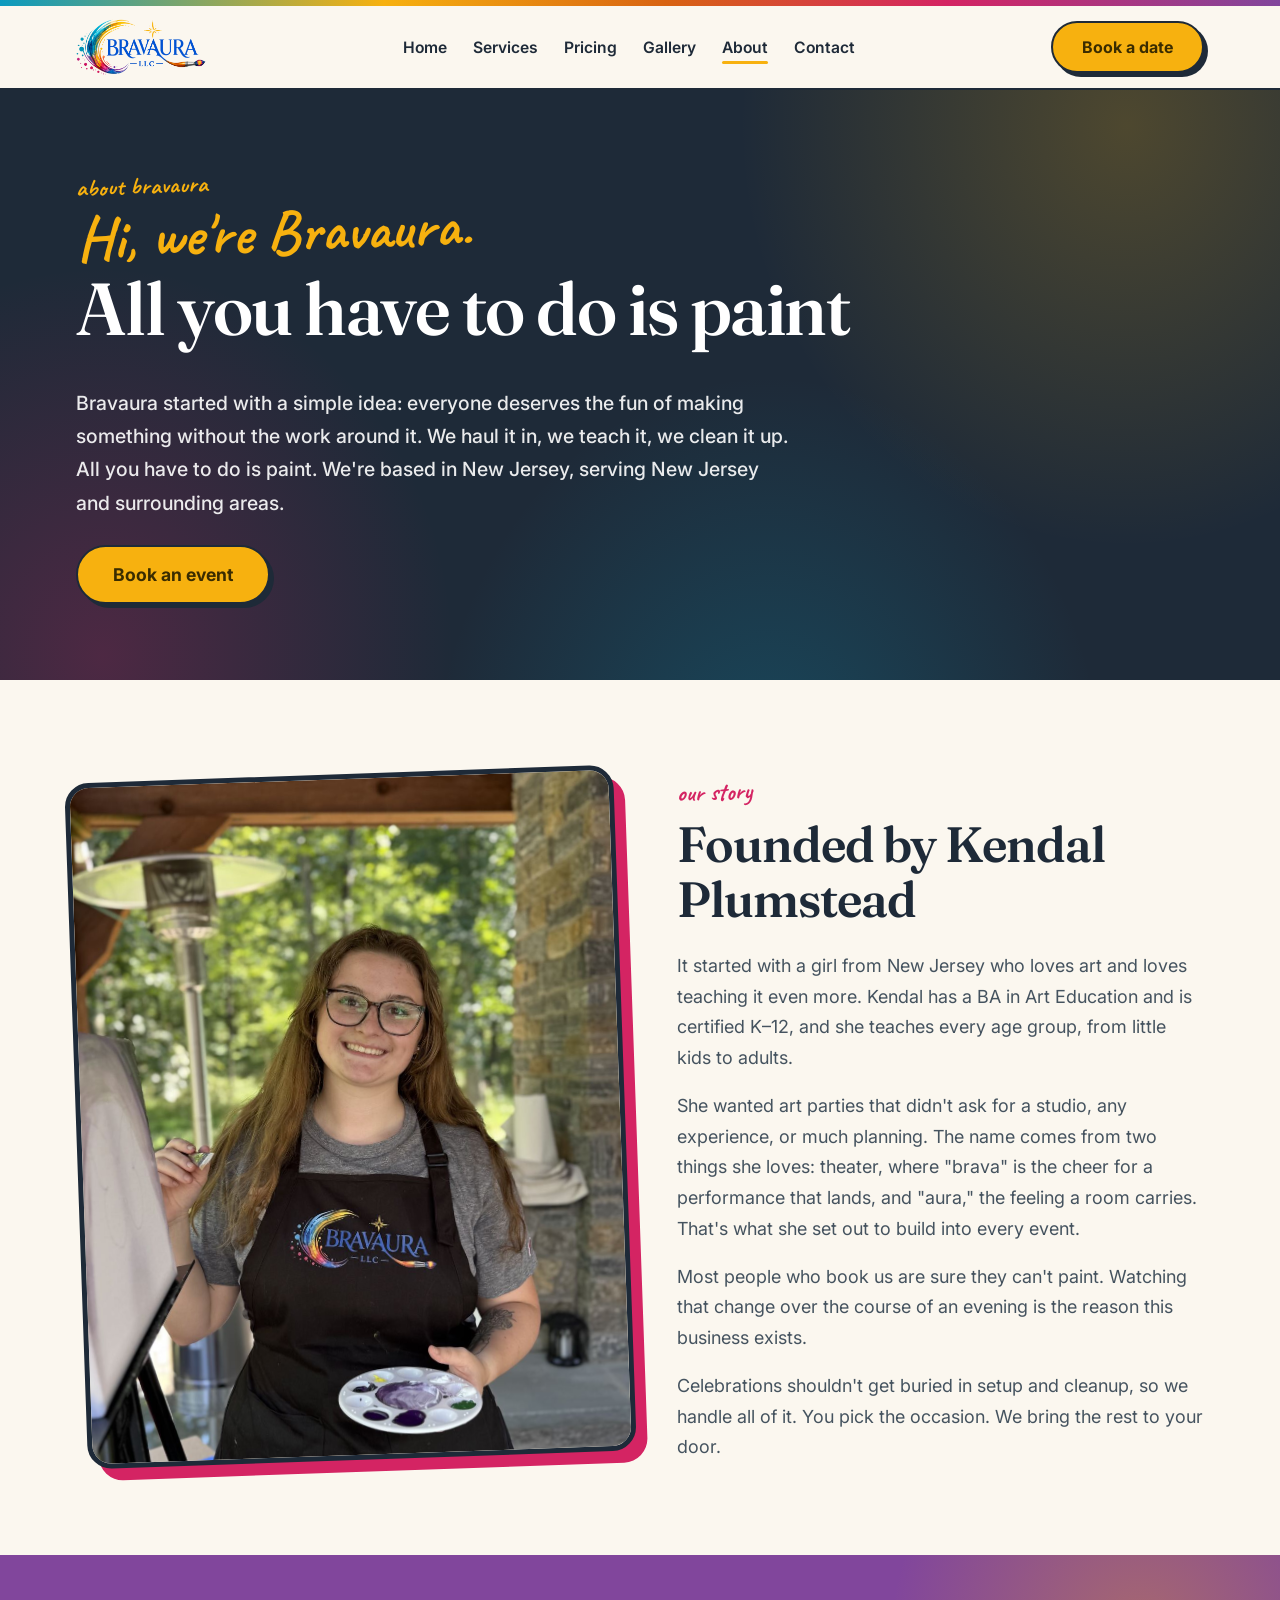
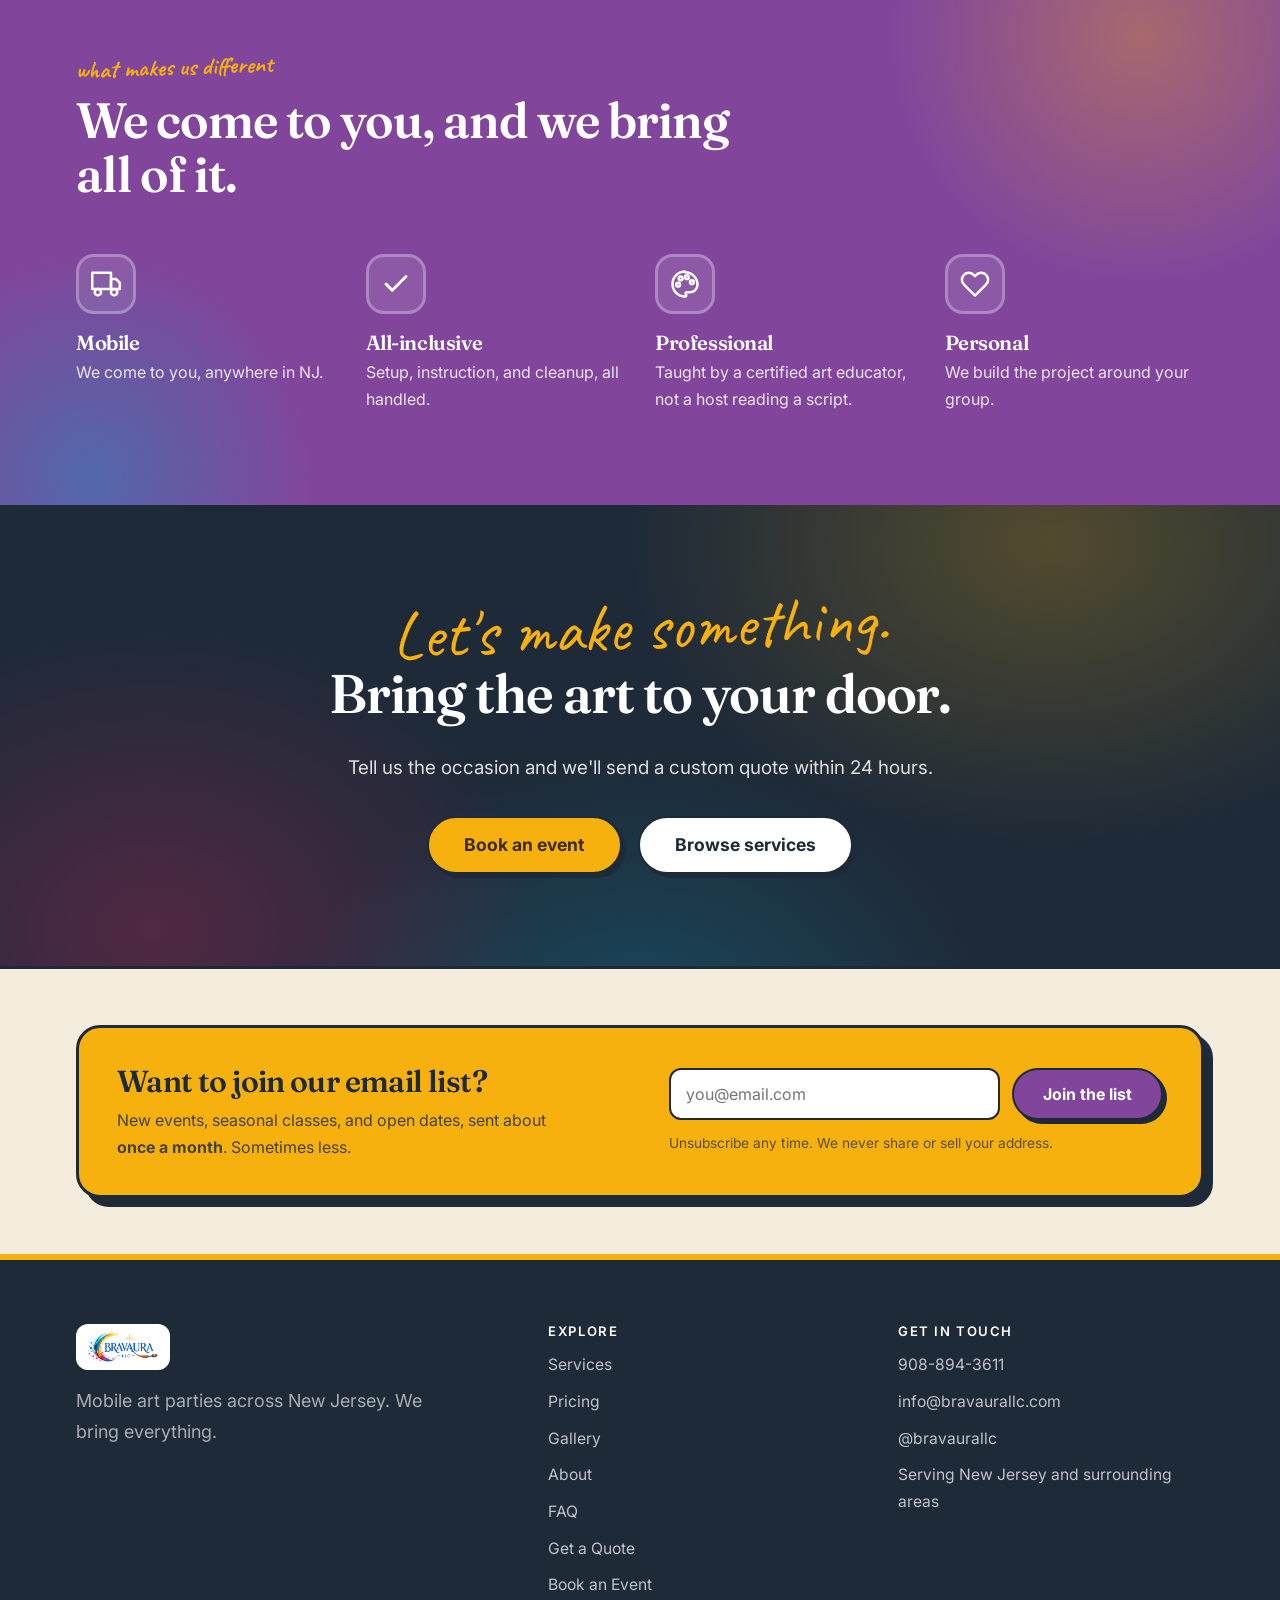
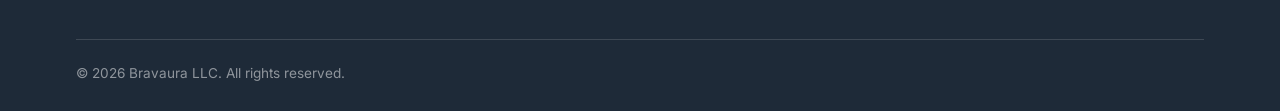
==== commit 01fc97f8: "Real event photos and reviews section" ====
--- a/about.html
+++ b/about.html
@@ -51,7 +51,7 @@
 
 <section class="section">
   <div class="container split">
-    <div class="split-media reveal"><div class="frame-photo tilt-l sh-magenta frame-photo--headshot"><img src="https://asset.imagine.art/processed/48da3559-305e-4e37-9839-494b5ac1ec61" alt="Kendal Plumstead, founder of Bravaura LLC" loading="lazy" onerror="this.closest('.frame-photo').classList.add('fail')"></div></div>
+    <div class="split-media reveal"><div class="frame-photo tilt-l sh-magenta frame-photo--headshot"><img src="assets/gallery/kendal-headshot.jpg" alt="Kendal Plumstead, founder of Bravaura LLC" loading="lazy" onerror="this.closest('.frame-photo').classList.add('fail')"></div></div>
     <div class="reveal d1">
       <span class="eyebrow">our story</span>
       <h2>Founded by Kendal Plumstead</h2>
@@ -150,13 +150,17 @@
 <div id="promo-pop" role="dialog" aria-modal="true" aria-labelledby="promo-title" aria-hidden="true">
   <div class="promo-card">
     <button class="promo-close" type="button" aria-label="Close">&times;</button>
-    <span class="promo-kicker">save the date</span>
-    <h3 id="promo-title">Olipop &amp; Paint</h3>
-    <p class="promo-when">Saturday, September 12 &middot; 5:00&ndash;7:00 pm</p>
-    <p class="promo-where">Livi's Lavender Farm &middot; Robbinsville, NJ</p>
-    <p class="promo-more">more details coming soon!</p>
-    
-    <a href="#signup" class="btn btn--purple btn--lg promo-cta">Get the details first</a>
+    <div class="promo-flyer"><a href="assets/olipop-paint-flyer.jpg" target="_blank" rel="noopener" title="Open the full flyer"><img src="assets/olipop-paint-flyer.jpg" alt="Olipop &amp; Paint flyer: Saturday September 12 2026, 5 to 7pm at Livi's Lavender Farm, Robbinsville NJ. Tickets $65 per person." loading="lazy" onerror="this.closest('.promo-flyer').remove()"></a></div>
+    <div class="promo-body">
+      <span class="promo-kicker">save the date</span>
+      <h3 id="promo-title">Olipop &amp; Paint</h3>
+      <p class="promo-when">Saturday, September 12 &middot; 5:00&ndash;7:00 pm</p>
+      <p class="promo-where">Livi's Lavender Farm &middot; Robbinsville, NJ</p>
+      <p class="promo-note">A lavender-themed painting, step by step. All supplies included, plus a lavender sachet fresh from the farm. All ages, no experience needed.</p>
+      <p class="promo-early">Early bird: 15% off with code <b>EARLYBIRD15</b> until Aug 23</p>
+      <a href="https://square.link/u/ehouc1P7" target="_blank" rel="noopener" class="btn btn--purple btn--lg promo-cta">Buy tickets</a>
+      <a href="#signup" class="btn btn--white promo-cta">Get event updates</a>
+    </div>
   </div>
 </div>
 <script src="js/main.js"></script>
--- a/css/styles.css
+++ b/css/styles.css
@@ -148,6 +148,10 @@
 .svc:hover{transform:translate(-3px,-3px);box-shadow:9px 9px 0 var(--ink)}
 .svc-img{position:absolute;inset:0;z-index:0;background:linear-gradient(150deg,var(--tint),rgba(30,42,56,.9))}
 .svc-img img{width:100%;height:100%;object-fit:cover;transition:transform .5s}
+/* Pin every service-card photo to the same 4:3 block. Kendal's real event photos are a mix of
+   portrait and landscape; without this a portrait shot makes its card ~250px taller than the
+   card beside it in the same bento row, which reads as a spacing bug. */
+.svc .svc-img{aspect-ratio:4/3;overflow:hidden;border-radius:12px}
 .svc:hover .svc-img img{transform:scale(1.07)}
 .svc::after{content:"";position:absolute;inset:0;z-index:1;background:linear-gradient(180deg,transparent 30%,rgba(0,0,0,.15),var(--tint) 118%);mix-blend-mode:multiply}
 .svc>*{position:relative;z-index:2}
@@ -310,15 +314,22 @@
 #promo-pop{position:fixed;inset:0;z-index:900;display:none;align-items:center;justify-content:center;padding:22px;background:rgba(30,42,56,.55);backdrop-filter:blur(3px);opacity:0;transition:opacity .3s ease}
 #promo-pop.on{display:flex}
 #promo-pop.in{opacity:1}
-.promo-card{position:relative;max-width:520px;width:100%;background:var(--gold);color:var(--ink);border:3px solid var(--ink);border-radius:24px;box-shadow:10px 10px 0 var(--ink);padding:38px 34px 32px;text-align:center;transform:translateY(14px) scale(.97);transition:transform .35s cubic-bezier(.34,1.56,.64,1)}
+.promo-card{position:relative;max-width:760px;width:100%;max-height:88vh;overflow-y:auto;background:var(--gold);color:var(--ink);border:3px solid var(--ink);border-radius:24px;box-shadow:10px 10px 0 var(--ink);padding:30px;text-align:center;display:flex;gap:26px;align-items:center;transform:translateY(14px) scale(.97);transition:transform .35s cubic-bezier(.34,1.56,.64,1)}
+.promo-flyer{flex:0 0 42%;max-width:42%}
+.promo-flyer img{width:100%;max-width:212px;display:block;margin:0 auto;border:3px solid var(--ink);border-radius:12px;box-shadow:5px 5px 0 var(--ink)}
+.promo-body{flex:1 1 auto;min-width:0}
+.promo-note{font-size:.95rem;margin:12px 0 0;line-height:1.5}
+.promo-early{font-size:.92rem;font-weight:700;margin:12px 0 18px;padding:9px 12px;background:rgba(255,255,255,.55);border-radius:10px}
+@media(max-width:660px){.promo-card{flex-direction:column;gap:18px;padding:26px 20px}.promo-flyer{flex:0 0 auto;max-width:64%}}
 #promo-pop.in .promo-card{transform:none}
 .promo-card::before{content:"";position:absolute;width:120px;height:120px;border-radius:50%;background:var(--teal);opacity:.35;top:-46px;left:-40px;z-index:0}
 .promo-card>*{position:relative;z-index:1}
 .promo-kicker{font-family:var(--font-hand);font-weight:700;font-size:1.7rem;color:var(--purple);line-height:1;display:block;margin-bottom:6px}
-.promo-card h3{font-size:2.1rem;margin:0 0 4px;line-height:1.05}
+.promo-card h3{font-size:1.9rem;margin:0 0 4px;line-height:1.05}
 .promo-when{font-weight:700;font-size:1.18rem;margin:14px 0 2px}
 .promo-where{font-size:1.02rem;margin:0 0 4px}
-.promo-more{font-family:var(--font-hand);font-weight:700;font-size:1.3rem;color:var(--ink);margin:16px 0 20px}
+.promo-cta{margin-top:6px}
+.promo-body .btn{width:100%;justify-content:center;margin-top:8px}
 .promo-close{position:absolute;top:10px;right:12px;z-index:2;background:transparent;border:0;font-size:1.9rem;line-height:1;cursor:pointer;color:var(--ink);padding:6px 10px;border-radius:10px}
 .promo-close:hover{background:rgba(30,42,56,.12)}
 @media(max-width:560px){.promo-card{padding:34px 22px 26px}.promo-card h3{font-size:1.7rem}}
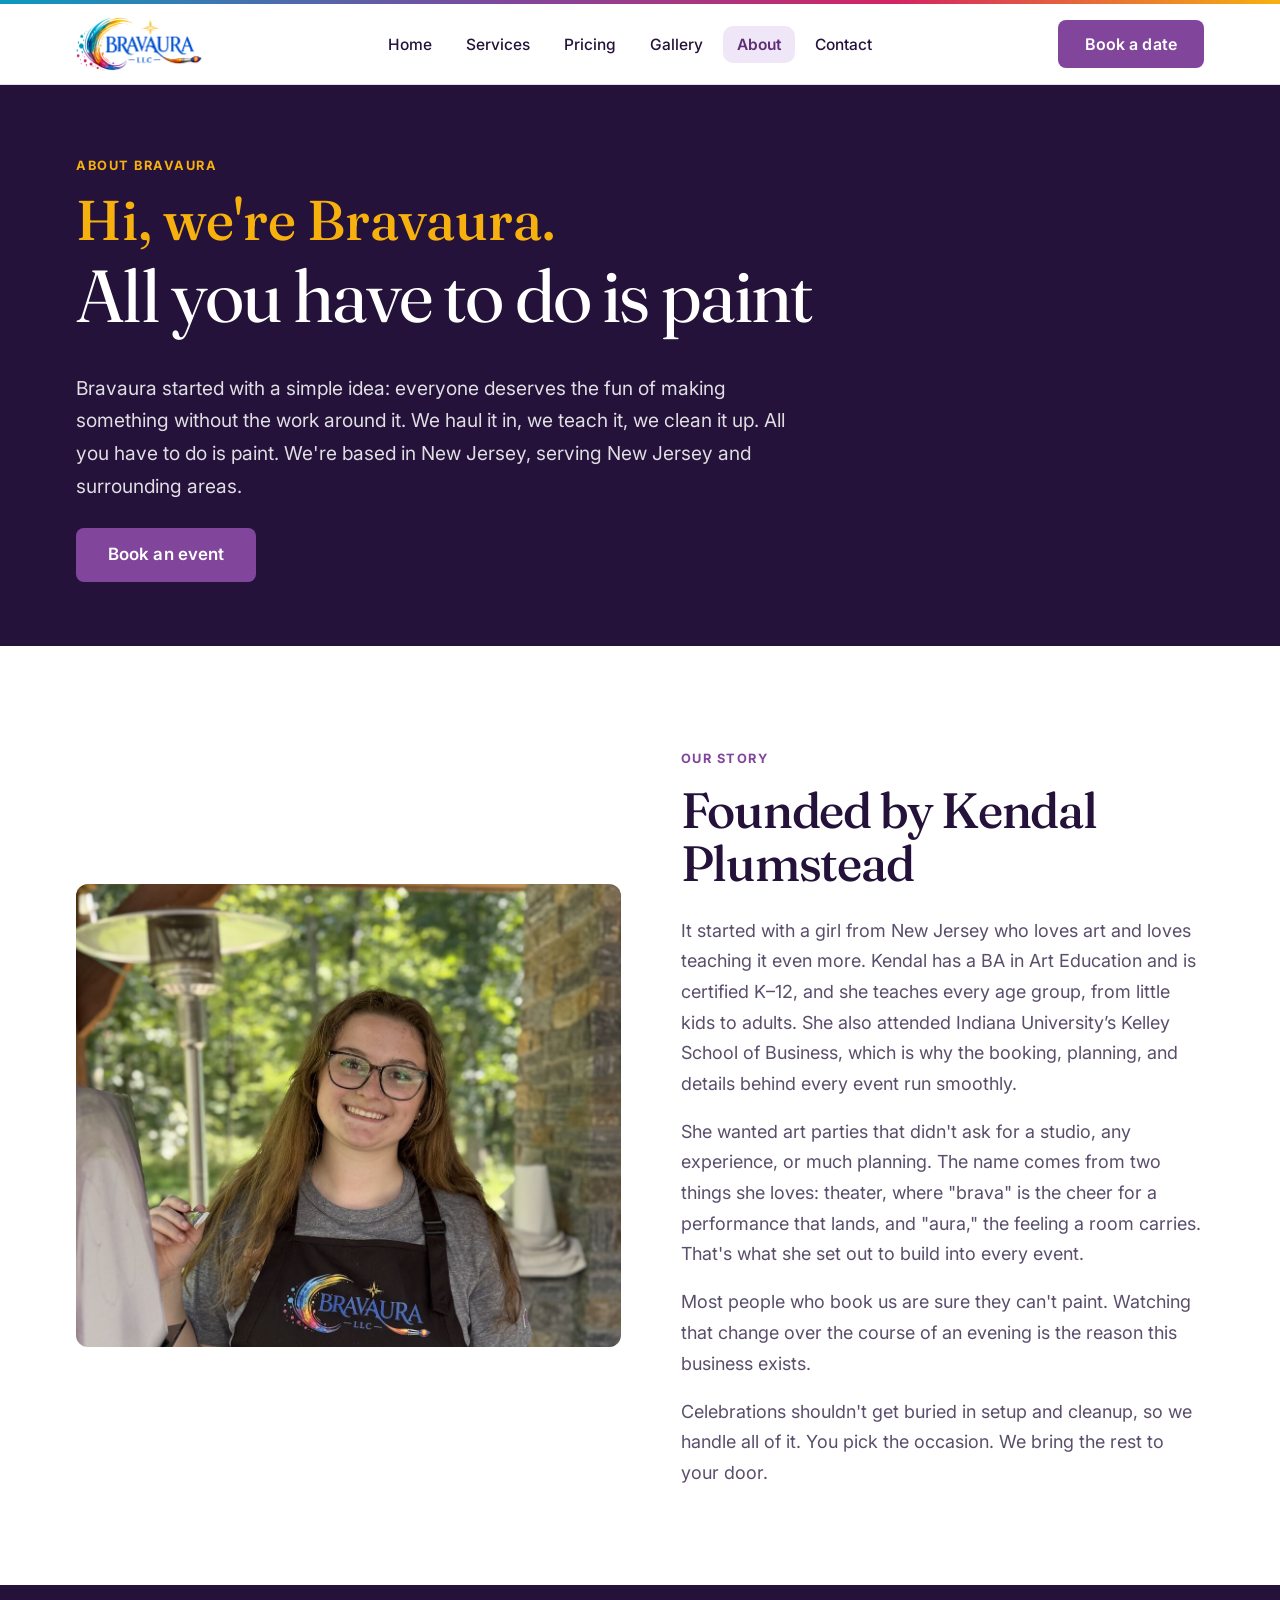
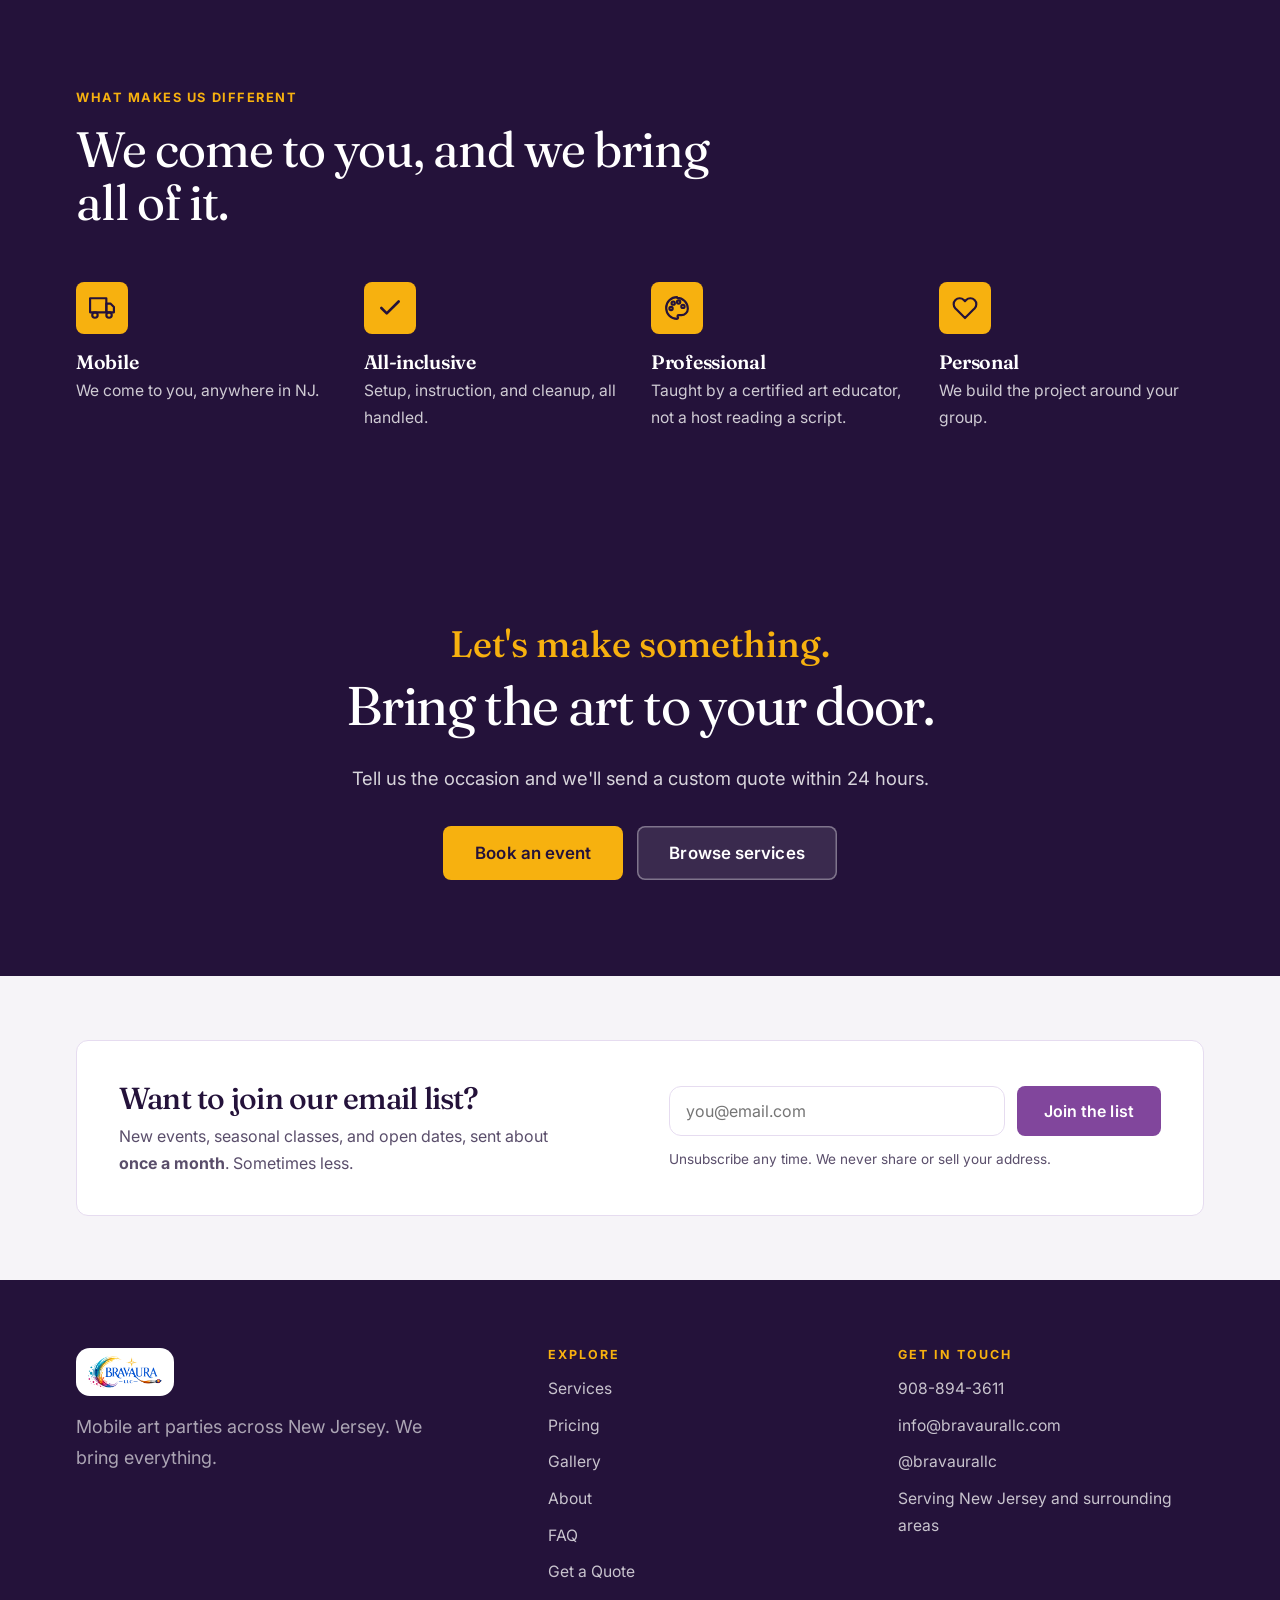
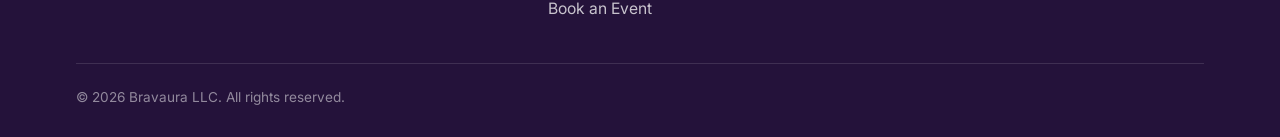
==== commit 3ac07b20: "Home: drop 'we come to you' badge, move small photo bottom-left; About: add Kelley School of Busines" ====
--- a/about.html
+++ b/about.html
@@ -55,7 +55,7 @@
     <div class="reveal d1">
       <span class="eyebrow">our story</span>
       <h2>Founded by Kendal Plumstead</h2>
-      <p>It started with a girl from New Jersey who loves art and loves teaching it even more. Kendal has a BA in Art Education and is certified K–12, and she teaches every age group, from little kids to adults.</p>
+      <p>It started with a girl from New Jersey who loves art and loves teaching it even more. Kendal has a BA in Art Education and is certified K–12, and she teaches every age group, from little kids to adults. She also attended Indiana University&rsquo;s Kelley School of Business, which is why the booking, planning, and details behind every event run smoothly.</p>
       <p>She wanted art parties that didn't ask for a studio, any experience, or much planning. The name comes from two things she loves: theater, where "brava" is the cheer for a performance that lands, and "aura," the feeling a room carries. That's what she set out to build into every event.</p>
       <p>Most people who book us are sure they can't paint. Watching that change over the course of an evening is the reason this business exists.</p>
       <p class="mb-0">Celebrations shouldn't get buried in setup and cleanup, so we handle all of it. You pick the occasion. We bring the rest to your door.</p>
--- a/css/styles.css
+++ b/css/styles.css
@@ -1,19 +1,28 @@
 /* =========================================================
-   Bravaura LLC — bold, arty, human-made stylesheet
+   Bravaura LLC — "Gallery Night" stylesheet
+   Soft light, painted color washes, arched gallery frames.
+   Drop-in replacement: same class names as the previous sheet.
    ========================================================= */
 :root{
-  --teal:#0B9ABF; --teal-deep:#09809F;
-  --gold:#F7B10F; --gold-deep:#B37F0A;
-  --purple:#81469C; --purple-deep:#6C3A85;
+  --teal:#0B9ABF; --teal-deep:#087C9A;
+  --gold:#F7B10F; --gold-deep:#B37F0A; --gold-soft:#FFE7A8;
+  --purple:#81469C; --purple-deep:#5E2E78;
   --magenta:#D42463; --orange:#D86312;
   --royal:#0354D2;
-  --ink:#1E2A38; --body:#45535f;
-  --cream:#FBF7EF; --cream-2:#F4ECDD;
-  --line:#ece3d4;
+  --plum:#24123A; --plum-2:#3A1D58;
+  --ink:#24123A; --body:#5A4E6B;
+  --paper:#FFFFFF; --lilac:#F7F3FB; --lilac-2:#EFE7F7;
+  --line:#E6DCF0;
+  --grad:linear-gradient(120deg,var(--teal) 0%,var(--purple) 55%,var(--magenta) 100%);
+  --grad-warm:linear-gradient(120deg,var(--purple) 0%,var(--magenta) 100%);
+  --shadow-sm:0 2px 6px rgba(36,18,58,.06),0 6px 18px rgba(36,18,58,.06);
+  --shadow:0 4px 12px rgba(36,18,58,.07),0 18px 40px rgba(94,46,120,.12);
+  --shadow-lg:0 10px 24px rgba(36,18,58,.10),0 30px 70px rgba(94,46,120,.18);
   --font-display:"Fraunces",Georgia,serif;
   --font-body:"Inter",-apple-system,BlinkMacSystemFont,"Segoe UI",Roboto,sans-serif;
-  --font-hand:"Caveat",cursive;
+  --font-hand:"Fraunces",Georgia,serif;
   --maxw:1180px;
+  --arch:999px 999px 26px 26px;
 }
 *{box-sizing:border-box}
 html{scroll-behavior:smooth;-webkit-text-size-adjust:100%}
@@ -22,408 +31,477 @@
 #site-splash.splash-out{opacity:0;pointer-events:none}
 @keyframes splash-pop{from{opacity:0;transform:scale(.9)}to{opacity:1;transform:scale(1)}}
 @media(prefers-reduced-motion:reduce){#site-splash video{animation:none}}
-body{margin:0;font-family:var(--font-body);color:var(--body);background:var(--cream);line-height:1.7;font-size:18px;-webkit-font-smoothing:antialiased;overflow-x:hidden}
+body{margin:0;font-family:var(--font-body);color:var(--body);background:var(--paper);line-height:1.7;font-size:18px;-webkit-font-smoothing:antialiased;overflow-x:hidden}
 img{max-width:100%;display:block}
-a{color:var(--teal-deep);text-decoration:none}
-h1,h2,h3,h4{font-family:var(--font-display);color:var(--ink);line-height:1.1;margin:0 0 .5em;font-weight:600;letter-spacing:-.02em}
+a{color:var(--purple);text-decoration:none}
+a:hover{color:var(--magenta)}
+h1,h2,h3,h4{font-family:var(--font-display);color:var(--ink);line-height:1.08;margin:0 0 .5em;font-weight:500;letter-spacing:-.025em}
 h1{font-size:clamp(2.6rem,6vw,4.6rem)}
 h2{font-size:clamp(2rem,4.3vw,3.1rem)}
-h3{font-size:clamp(1.2rem,2.1vw,1.55rem)}
+h3{font-size:clamp(1.2rem,2.1vw,1.5rem);font-weight:600;letter-spacing:-.015em}
 p{margin:0 0 1.1rem}
 .container{width:100%;max-width:var(--maxw);margin:0 auto;padding:0 26px}
 .narrow{max-width:780px}
 .center{text-align:center}
 .center .lead{margin-left:auto;margin-right:auto}
 .mt-0{margin-top:0}.mb-0{margin-bottom:0}
-.lead{font-size:1.22rem;color:var(--ink);max-width:56ch;font-weight:500}
-.hand{font-family:var(--font-hand);font-weight:700;line-height:.9}
-.eyebrow{font-family:var(--font-hand);font-size:1.5rem;font-weight:700;color:var(--magenta);margin:0 0 .3rem;display:inline-block;transform:rotate(-2deg)}
-
-/* buttons */
-.btn{display:inline-flex;align-items:center;gap:.55rem;font-family:var(--font-body);font-weight:700;font-size:1rem;padding:1rem 1.8rem;border-radius:999px;border:2.5px solid var(--ink);cursor:pointer;text-decoration:none;line-height:1;transition:transform .16s cubic-bezier(.34,1.56,.64,1),box-shadow .16s,background .16s,color .16s;box-shadow:4px 4px 0 var(--ink)}
-.btn:hover{transform:translate(-2px,-2px);box-shadow:6px 6px 0 var(--ink);text-decoration:none}
-.btn:active{transform:translate(2px,2px);box-shadow:1px 1px 0 var(--ink)}
-.btn--gold{background:var(--gold);color:#3a2c00}
+.lead{font-size:1.2rem;color:var(--ink);max-width:56ch;font-weight:400;opacity:.85}
+.hand{font-family:var(--font-display);font-style:italic;font-weight:500;line-height:1}
+
+/* eyebrow: small caps label with a paint-dot, no handwriting */
+.eyebrow{font-family:var(--font-body);font-size:.8rem;font-weight:700;letter-spacing:.18em;text-transform:uppercase;color:var(--purple);margin:0 0 .9rem;display:inline-flex;align-items:center;gap:.6rem}
+.eyebrow::before{content:"";width:22px;height:8px;border-radius:8px;background:var(--grad)}
+
+/* accent words: gradient italic serif over a painted swash */
+.script-accent{font-family:var(--font-display);font-style:italic;font-weight:400;color:var(--purple)}
+
+/* buttons: soft rounded rectangles, no outlines, no hard shadows */
+.btn{display:inline-flex;align-items:center;justify-content:center;gap:.55rem;font-family:var(--font-body);font-weight:600;font-size:1rem;padding:1rem 1.7rem;border-radius:14px;border:0;cursor:pointer;text-decoration:none;line-height:1;transition:transform .2s ease,box-shadow .2s ease,background-position .4s ease,color .2s;box-shadow:var(--shadow-sm);letter-spacing:.005em}
+.btn:hover{transform:translateY(-2px);box-shadow:var(--shadow);text-decoration:none}
+.btn:active{transform:translateY(0);box-shadow:var(--shadow-sm)}
+.btn:focus-visible{outline:3px solid var(--gold);outline-offset:3px}
+.btn--gold{background:linear-gradient(120deg,var(--purple-deep),var(--purple) 45%,var(--magenta));background-size:180% 100%;background-position:0 0;color:#fff}
+.btn--gold:hover{background-position:100% 0;color:#fff}
 .btn--teal{background:var(--teal);color:#fff}
+.btn--teal:hover{color:#fff;background:var(--teal-deep)}
 .btn--purple{background:var(--purple);color:#fff}
-.btn--white{background:#fff;color:var(--ink)}
-.btn--lg{padding:1.15rem 2.2rem;font-size:1.1rem}
-.btn-row{display:flex;flex-wrap:wrap;gap:16px}
+.btn--purple:hover{color:#fff;background:var(--purple-deep)}
+.btn--white{background:#fff;color:var(--ink);box-shadow:inset 0 0 0 1.5px var(--line),var(--shadow-sm)}
+.btn--white:hover{color:var(--purple);box-shadow:inset 0 0 0 1.5px var(--purple),var(--shadow)}
+.btn--lg{padding:1.15rem 2rem;font-size:1.06rem}
+.btn-row{display:flex;flex-wrap:wrap;gap:14px}
 .center .btn-row{justify-content:center}
 
 /* top sweep + header */
-.sweep-bar{height:6px;border:0;margin:0;background:linear-gradient(90deg,var(--teal),var(--gold) 30%,var(--orange) 52%,var(--magenta) 74%,var(--purple))}
-.site-header{position:sticky;top:0;z-index:60;background:rgba(251,247,239,.82);backdrop-filter:saturate(150%) blur(12px);border-bottom:2px solid var(--ink)}
-.nav{display:flex;align-items:center;justify-content:space-between;height:82px;gap:20px}
-.brand img{height:56px;width:auto}
+.sweep-bar{height:4px;border:0;margin:0;background:linear-gradient(90deg,var(--teal),var(--purple) 40%,var(--magenta) 70%,var(--gold))}
+.site-header{position:sticky;top:0;z-index:60;background:rgba(255,255,255,.88);backdrop-filter:saturate(160%) blur(14px);border-bottom:1px solid var(--line)}
+.nav{display:flex;align-items:center;justify-content:space-between;height:80px;gap:20px}
+.brand img{height:54px;width:auto}
 @media(max-width:480px){.brand img{height:44px}}
-.nav-links{display:flex;align-items:center;gap:26px;list-style:none;margin:0;padding:0}
-.nav-links a{font-weight:600;font-size:.98rem;color:var(--ink);position:relative;padding:4px 0}
-.nav-links a::after{content:"";position:absolute;left:0;right:100%;bottom:-3px;height:3px;border-radius:3px;background:var(--magenta);transition:right .25s}
-.nav-links a:hover::after,.nav-links a.active::after{right:0}
-.nav-links a.active::after{background:var(--gold)}
+.nav-links{display:flex;align-items:center;gap:6px;list-style:none;margin:0;padding:0}
+.nav-links a{font-weight:500;font-size:.97rem;color:var(--ink);padding:9px 14px;border-radius:10px;transition:background .2s,color .2s}
+.nav-links a:hover{background:var(--lilac);color:var(--purple)}
+.nav-links a.active{background:var(--lilac-2);color:var(--purple-deep);font-weight:600}
 .nav-cta{display:flex;align-items:center;gap:14px}
-.nav-toggle{display:none;background:none;border:0;cursor:pointer;width:46px;height:46px;padding:10px}
-.nav-toggle span{display:block;height:3px;background:var(--ink);border-radius:2px;margin:5px 0;transition:.25s}
-.nav-toggle.open span:nth-child(1){transform:translateY(8px) rotate(45deg)}
+.nav-toggle{display:none;background:none;border:0;cursor:pointer;width:46px;height:46px;padding:10px;border-radius:10px}
+.nav-toggle:hover{background:var(--lilac)}
+.nav-toggle span{display:block;height:2.5px;background:var(--ink);border-radius:2px;margin:5px 0;transition:.25s}
+.nav-toggle.open span:nth-child(1){transform:translateY(7.5px) rotate(45deg)}
 .nav-toggle.open span:nth-child(2){opacity:0}
-.nav-toggle.open span:nth-child(3){transform:translateY(-8px) rotate(-45deg)}
+.nav-toggle.open span:nth-child(3){transform:translateY(-7.5px) rotate(-45deg)}
 @media(max-width:920px){
   .nav-toggle{display:block}
-  .nav-links{position:absolute;top:82px;left:0;right:0;flex-direction:column;align-items:stretch;gap:0;background:var(--cream);border-bottom:2px solid var(--ink);max-height:0;overflow:hidden;transition:max-height .3s}
+  .nav-links{position:absolute;top:80px;left:0;right:0;flex-direction:column;align-items:stretch;gap:0;background:#fff;border-bottom:1px solid var(--line);box-shadow:var(--shadow);max-height:0;overflow:hidden;transition:max-height .3s}
   .nav-links.open{max-height:560px}
   .nav-links li{border-bottom:1px solid var(--line)}
-  .nav-links a{padding:15px 26px}
-  .nav-links a::after{display:none}
+  .nav-links a{display:block;padding:15px 26px;border-radius:0}
   .nav-cta .btn{display:none}
 }
 
-/* hero (home) */
-.hero{position:relative;padding:70px 0 90px;overflow:hidden}
-.hero-grid{display:grid;grid-template-columns:1.08fr .92fr;gap:40px;align-items:center;position:relative;z-index:2}
-.hero h1{font-size:clamp(2.7rem,6.4vw,5rem)}
+/* hero (home) — white canvas with a painted color wash */
+.hero{position:relative;padding:76px 0 96px;overflow:hidden;background:
+  radial-gradient(40% 55% at 95% 10%,rgba(247,177,15,.20),transparent 70%),
+  radial-gradient(38% 55% at 0% 95%,rgba(11,154,191,.13),transparent 70%),
+  var(--paper)}
+.hero-grid{display:grid;grid-template-columns:1.05fr .95fr;gap:56px;align-items:center;position:relative;z-index:2}
+.hero h1{font-size:clamp(2.7rem,6.2vw,4.9rem);font-weight:400}
 .hero h1 .pop{color:var(--teal)}
-.hero .script-accent{font-family:var(--font-hand);font-weight:700;font-size:clamp(3.2rem,8vw,6.2rem);color:var(--magenta);display:block;transform:rotate(-3deg);margin:.05em 0 -.05em -.03em;line-height:.85}
-.hero-lead{font-size:1.28rem;color:var(--ink);max-width:46ch;margin:1.6rem 0 2.2rem;font-weight:500}
-.hero-cta{display:flex;flex-wrap:wrap;gap:16px;align-items:center}
-.blob{position:absolute;border-radius:50%;filter:blur(3px);opacity:.34;z-index:0;pointer-events:none}
-.arrow-doodle{position:absolute;left:34%;bottom:5%;width:104px;z-index:3;color:var(--teal-deep);opacity:.85}
-.hero-photo-wrap{position:relative;padding:16px 12px 46px}
-.hero-photo{position:relative;overflow:hidden;border:5px solid var(--ink);background:var(--cream-2)}
+.hero .script-accent{display:block;font-size:1.08em;margin:.04em 0 .02em;padding-bottom:.08em;position:relative;width:max-content;max-width:100%}
+.hero .script-accent::after{content:"";position:absolute;left:2%;right:4%;bottom:-.02em;height:.16em;border-radius:99px;background:var(--gold);opacity:.55;z-index:-1;transform:rotate(-1deg)}
+.hero-lead{font-size:1.24rem;color:var(--ink);opacity:.82;max-width:46ch;margin:1.5rem 0 2.2rem;font-weight:400}
+.hero-cta{display:flex;flex-wrap:wrap;gap:14px;align-items:center}
+.blob{position:absolute;border-radius:50%;filter:blur(60px);opacity:.22;z-index:0;pointer-events:none}
+.arrow-doodle{display:none}
+.hero-photo-wrap{position:relative;padding:10px 40px 56px 0}
+.hero-photo{position:relative;overflow:hidden;background:var(--lilac-2)}
 .hero-photo img{width:100%;height:100%;object-fit:cover}
 .hero-photo.fail img{display:none}
 .hero-photo.fail{display:grid;place-items:center}
-.hero-photo--main{border-radius:28px;box-shadow:11px 13px 0 var(--gold);transform:rotate(-2deg);aspect-ratio:4/3.5}
-.hero-photo--main.fail{background:linear-gradient(135deg,var(--teal),var(--purple))}
-.hero-photo--mini{position:absolute;right:-10px;bottom:2px;width:46%;aspect-ratio:1/1;border-radius:22px;box-shadow:8px 8px 0 var(--teal);transform:rotate(5deg);z-index:4}
-.hero-photo--mini.fail{background:linear-gradient(135deg,var(--magenta),var(--gold))}
-.hero-badge{position:absolute;z-index:5;font-family:var(--font-hand);font-weight:700;font-size:1.5rem;padding:12px 20px 10px;border-radius:16px;border:3px solid var(--ink);box-shadow:4px 4px 0 var(--ink);transform:rotate(-6deg)}
-.hero-badge--tl{top:-6px;left:-16px;background:var(--gold);color:#3a2c00}
+/* arched gallery window */
+.hero-photo--main{border-radius:var(--arch);aspect-ratio:4/4.6;box-shadow:var(--shadow-lg);outline:2px solid rgba(247,177,15,.9);outline-offset:10px}
+.hero-photo--main.fail{background:var(--grad)}
+/* round "porthole" photo */
+.hero-photo--mini{position:absolute;right:0;bottom:6px;width:42%;aspect-ratio:1/1;border-radius:50%;border:8px solid #fff;box-shadow:var(--shadow-lg);z-index:4}
+.hero-photo--mini.fail{background:var(--grad-warm)}
+.hero-badge{position:absolute;z-index:5;font-family:var(--font-body);font-weight:600;font-size:.95rem;padding:11px 18px;border-radius:999px;background:#fff;color:var(--ink);box-shadow:var(--shadow);display:inline-flex;align-items:center;gap:8px}
+.hero-badge::before{content:"";width:10px;height:10px;border-radius:50%;background:var(--teal);box-shadow:0 0 0 4px rgba(11,154,191,.18)}
+.hero-badge--tl{top:34px;left:-22px}
 @media(max-width:920px){
-  .hero-grid{grid-template-columns:1fr;gap:34px}
-  .hero-photo-wrap{max-width:420px;margin:0 auto}
-  .arrow-doodle{display:none}
-  .hero .blob{opacity:.16;filter:blur(6px)}
+  .hero-grid{grid-template-columns:1fr;gap:40px}
+  .hero-photo-wrap{max-width:420px;margin:0 auto;padding:10px 26px 50px 10px}
+  .hero-badge--tl{left:-6px}
 }
 
-/* marquee */
-.marquee{background:var(--ink);color:#fff;border-top:3px solid var(--ink);border-bottom:3px solid var(--ink);padding:16px 0;overflow:hidden;white-space:nowrap}
-.marquee-track{display:inline-flex;animation:marq 26s linear infinite;will-change:transform}
-.marquee-track span{font-family:var(--font-display);font-weight:600;font-size:1.5rem;padding:0 26px;display:inline-flex;align-items:center;gap:26px}
-.marquee-track .star{color:var(--gold)}
+/* marquee — plum ribbon, italic serif, gold dots */
+.marquee{background:var(--plum);color:#fff;padding:18px 0;overflow:hidden;white-space:nowrap}
+.marquee-track{display:inline-flex;animation:marq 30s linear infinite;will-change:transform}
+.marquee-track span{font-family:var(--font-display);font-style:italic;font-weight:400;font-size:1.45rem;padding:0 22px;display:inline-flex;align-items:center;gap:22px;color:rgba(255,255,255,.92)}
+.marquee-track .star{color:var(--gold);font-style:normal;font-size:.9rem}
 @keyframes marq{from{transform:translateX(0)}to{transform:translateX(-50%)}}
 
 /* sections */
-.section{padding:92px 0;position:relative}
-.section--cream2{background:var(--cream-2)}
+.section{padding:96px 0;position:relative}
+.section--cream2{background:var(--lilac)}
 .section-head{max-width:62ch}
 .section-head.center{margin:0 auto;text-align:center}
+.section-head.center .eyebrow{justify-content:center}
 
 /* page hero (inner pages) */
-.page-hero{position:relative;background:var(--ink);color:#fff;overflow:hidden;padding:76px 0}
-.page-hero::before{content:"";position:absolute;inset:0;background:radial-gradient(55% 130% at 88% 6%,rgba(247,177,15,.22),transparent 55%),radial-gradient(50% 120% at 8% 96%,rgba(212,36,99,.26),transparent 55%),radial-gradient(48% 130% at 60% 120%,rgba(11,154,191,.28),transparent 55%)}
-.page-hero .container{position:relative;z-index:1}
+.page-hero{position:relative;background:var(--plum);color:#fff;overflow:hidden;padding:84px 0 80px}
+.page-hero::before{content:"";position:absolute;inset:0;background:radial-gradient(50% 120% at 90% 0%,rgba(129,70,156,.65),transparent 60%),radial-gradient(45% 110% at 0% 100%,rgba(11,154,191,.35),transparent 60%),radial-gradient(35% 80% at 55% 120%,rgba(247,177,15,.22),transparent 60%)}
+.page-hero .container{position:relative;z-index:2}
 .page-hero h1,.page-hero p{color:#fff}
+.page-hero h1{font-weight:400}
 .page-hero .eyebrow{color:var(--gold)}
-.page-hero .lead{color:rgba(255,255,255,.9);max-width:60ch}
-.page-hero .script-accent{font-family:var(--font-hand);font-weight:700;color:var(--gold);font-size:clamp(2.4rem,6vw,3.8rem);display:block;transform:rotate(-2deg);line-height:.9;margin-bottom:.05em}
+.page-hero .eyebrow::before{background:var(--gold)}
+.page-hero .lead{color:rgba(255,255,255,.86);max-width:60ch;opacity:1}
+.page-hero .script-accent{display:block;font-size:clamp(2.2rem,5.4vw,3.5rem);line-height:1.05;margin-bottom:.1em;color:var(--gold)}
 
 /* how it works */
-.steps{display:grid;grid-template-columns:repeat(4,1fr);gap:26px;margin-top:56px;position:relative}
-.step{position:relative;text-align:center}
-.step-num{width:74px;height:74px;border-radius:50%;display:grid;place-items:center;margin:0 auto 18px;font-family:var(--font-display);font-size:1.9rem;font-weight:700;color:#fff;border:3px solid var(--ink);box-shadow:3px 3px 0 var(--ink);background:var(--teal)}
+.steps{display:grid;grid-template-columns:repeat(4,1fr);gap:22px;margin-top:56px;position:relative}
+.step{position:relative;text-align:left;background:#fff;border-radius:22px;padding:28px 24px;box-shadow:var(--shadow-sm);border:1px solid var(--line);transition:transform .25s ease,box-shadow .25s ease}
+.step:hover{transform:translateY(-4px);box-shadow:var(--shadow)}
+.step-num{width:52px;height:52px;border-radius:16px;display:grid;place-items:center;margin:0 0 18px;font-family:var(--font-display);font-style:italic;font-size:1.6rem;font-weight:500;color:#fff;background:var(--teal)}
 .step:nth-of-type(1) .step-num{background:var(--teal)}
-.step:nth-of-type(2) .step-num{background:var(--gold);color:#3a2c00}
+.step:nth-of-type(2) .step-num{background:var(--gold);color:var(--plum)}
 .step:nth-of-type(3) .step-num{background:var(--magenta)}
 .step:nth-of-type(4) .step-num{background:var(--purple)}
-.step h3{font-size:1.3rem;margin-bottom:.35rem}
-.step p{font-size:1rem;margin:0}
-.steps-line{position:absolute;top:17px;left:12%;right:12%;height:40px;z-index:-1;color:var(--gold-deep);opacity:.75}
-@media(max-width:820px){.steps{grid-template-columns:1fr 1fr;gap:34px 20px}.steps-line{display:none}}
+.step h3{font-size:1.25rem;margin-bottom:.35rem}
+.step p{font-size:.99rem;margin:0}
+.steps-line{display:none}
+@media(max-width:820px){.steps{grid-template-columns:1fr 1fr;gap:18px}}
 @media(max-width:460px){.steps{grid-template-columns:1fr}}
 
-/* services bento */
-.bento{display:grid;grid-template-columns:repeat(6,1fr);grid-auto-rows:minmax(210px,auto);gap:20px;margin-top:52px}
-.svc{position:relative;overflow:hidden;border-radius:22px;border:3px solid var(--ink);box-shadow:6px 6px 0 var(--ink);display:flex;flex-direction:column;justify-content:flex-end;padding:26px;color:#fff;text-decoration:none;min-height:220px;background:var(--ink);transition:transform .2s cubic-bezier(.34,1.56,.64,1),box-shadow .2s}
-.svc:hover{transform:translate(-3px,-3px);box-shadow:9px 9px 0 var(--ink)}
-.svc-img{position:absolute;inset:0;z-index:0;background:linear-gradient(150deg,var(--tint),rgba(30,42,56,.9))}
-.svc-img img{width:100%;height:100%;object-fit:cover;transition:transform .5s}
-/* Pin every service-card photo to the same 4:3 block. Kendal's real event photos are a mix of
-   portrait and landscape; without this a portrait shot makes its card ~250px taller than the
-   card beside it in the same bento row, which reads as a spacing bug. */
-.svc .svc-img{aspect-ratio:4/3;overflow:hidden;border-radius:12px}
-.svc:hover .svc-img img{transform:scale(1.07)}
-.svc::after{content:"";position:absolute;inset:0;z-index:1;background:linear-gradient(180deg,transparent 30%,rgba(0,0,0,.15),var(--tint) 118%);mix-blend-mode:multiply}
-.svc>*{position:relative;z-index:2}
-.svc .tag{font-family:var(--font-hand);font-weight:700;font-size:1.35rem;line-height:1;opacity:.95;margin-bottom:2px}
-.svc h3{color:#fff;margin:0 0 .3rem;font-size:1.7rem}
-.svc p{color:rgba(255,255,255,.94);margin:0;font-size:1.02rem;max-width:36ch;font-weight:500}
-@media(min-width:760px){.svc p{min-height:4.6em}}  /* reserve ~3 lines so short and long blurbs still line up */
-.svc .go{margin-top:14px;font-weight:700;display:inline-flex;gap:.4rem;font-size:.98rem}
-.svc:hover .go{gap:.7rem}
-.svc--birthday{grid-column:span 3;--tint:rgba(212,36,99,.72)}
-.svc--sip{grid-column:span 3;--tint:rgba(129,70,156,.74)}
-.svc--corp{grid-column:span 3;--tint:rgba(3,84,210,.68)}
-.svc--face{grid-column:span 3;--tint:rgba(216,99,18,.72)}
-.svc--master{grid-column:1 / -1;justify-self:center;width:100%;max-width:calc((100% - 20px)/2);--tint:rgba(11,154,191,.7)}
-@media(max-width:820px){.bento{grid-template-columns:1fr 1fr}.svc{grid-column:span 1 !important}.svc--master{justify-self:stretch;max-width:none}}
-@media(max-width:520px){.bento{grid-template-columns:1fr}}
-
-/* why band */
-.why{background:var(--purple);color:#fff;position:relative;overflow:hidden}
-.why::before{content:"";position:absolute;width:520px;height:520px;border-radius:50%;background:radial-gradient(circle,rgba(247,177,15,.32),transparent 68%);top:-180px;right:-120px}
-.why::after{content:"";position:absolute;width:460px;height:460px;border-radius:50%;background:radial-gradient(circle,rgba(11,154,191,.4),transparent 68%);bottom:-200px;left:-140px}
-.why h2,.why .eyebrow{color:#fff}
+/* services — framed artwork cards */
+.bento{display:grid;grid-template-columns:repeat(6,1fr);gap:24px;margin-top:52px}
+.svc{position:relative;overflow:hidden;border-radius:26px;display:flex;flex-direction:column;justify-content:flex-start;padding:14px 14px 26px;color:var(--ink);text-decoration:none;background:#fff;box-shadow:var(--shadow);transition:transform .3s ease,box-shadow .3s ease}
+.svc:hover{transform:translateY(-6px);box-shadow:var(--shadow-lg);color:var(--ink)}
+.svc-img{position:relative;z-index:0;background:var(--tint);margin-bottom:20px}
+.svc .svc-img{aspect-ratio:4/3;overflow:hidden;border-radius:18px}
+.svc-img img{width:100%;height:100%;object-fit:cover;transition:transform .6s ease}
+.svc:hover .svc-img img{transform:scale(1.06)}
+.svc::after{content:"";position:absolute;left:0;right:0;top:0;height:6px;background:var(--tint);opacity:1;z-index:3}
+.svc>*{position:relative;z-index:2;padding-left:12px;padding-right:12px}
+.svc>.svc-img{padding:0}
+.svc .tag{font-family:var(--font-body);font-weight:700;font-size:.74rem;letter-spacing:.14em;text-transform:uppercase;line-height:1;color:var(--tint);margin-bottom:8px}
+.svc h3{color:var(--ink);margin:0 0 .35rem;font-size:1.6rem;font-weight:500}
+.svc p{color:var(--body);margin:0;font-size:1rem;max-width:44ch}
+@media(min-width:760px){.svc p{min-height:4.6em}}
+.svc .go{margin-top:16px;font-weight:600;display:inline-flex;gap:.4rem;font-size:.96rem;color:var(--purple);transition:gap .2s}
+.svc:hover .go{gap:.75rem;color:var(--magenta)}
+.svc--birthday{grid-column:span 3;--tint:var(--magenta)}
+.svc--sip{grid-column:span 3;--tint:var(--purple)}
+.svc--corp{grid-column:span 2;--tint:var(--royal)}
+.svc--face{grid-column:span 2;--tint:var(--orange)}
+.svc--master{grid-column:span 2;--tint:var(--teal)}
+@media(max-width:980px){.svc--corp,.svc--face,.svc--master{grid-column:span 3}.svc--master{grid-column:1 / -1}}
+@media(max-width:820px){.bento{grid-template-columns:1fr 1fr}.svc{grid-column:span 1 !important}.svc--master{grid-column:1 / -1 !important}}
+@media(max-width:520px){.bento{grid-template-columns:1fr}.svc--master{grid-column:auto !important}}
+
+/* why band — deep plum with soft light */
+.why{background:var(--plum);color:#fff;position:relative;overflow:hidden}
+.why::before{content:"";position:absolute;width:620px;height:620px;border-radius:50%;background:radial-gradient(circle,rgba(129,70,156,.55),transparent 65%);top:-260px;right:-160px}
+.why::after{content:"";position:absolute;width:520px;height:520px;border-radius:50%;background:radial-gradient(circle,rgba(11,154,191,.35),transparent 65%);bottom:-240px;left:-160px}
+.why h2{color:#fff;font-weight:400}
 .why .eyebrow{color:var(--gold)}
-.why-grid{display:grid;grid-template-columns:repeat(4,1fr);gap:30px;margin-top:52px;position:relative;z-index:1}
-.why-ic{width:60px;height:60px;border-radius:18px;display:grid;place-items:center;margin-bottom:18px;border:3px solid rgba(255,255,255,.28);background:rgba(255,255,255,.1)}
-.why-ic svg{width:30px;height:30px;color:#fff}
-.why-item h3{color:#fff;font-size:1.28rem;margin-bottom:.3rem}
-.why-item p{color:rgba(255,255,255,.86);font-size:1rem;margin:0}
-@media(max-width:820px){.why-grid{grid-template-columns:1fr 1fr;gap:36px 26px}}
+.why .eyebrow::before{background:var(--gold)}
+.why-grid{display:grid;grid-template-columns:repeat(4,1fr);gap:22px;margin-top:52px;position:relative;z-index:1}
+.why-item{background:rgba(255,255,255,.06);border:1px solid rgba(255,255,255,.12);border-radius:22px;padding:26px 22px;transition:background .25s,transform .25s}
+.why-item:hover{background:rgba(255,255,255,.1);transform:translateY(-4px)}
+.why-ic{width:52px;height:52px;border-radius:16px;display:grid;place-items:center;margin-bottom:18px;background:linear-gradient(135deg,var(--gold),#FFD27A)}
+.why-ic svg{width:26px;height:26px;color:var(--plum)}
+.why-item h3{color:#fff;font-size:1.22rem;margin-bottom:.35rem}
+.why-item p{color:rgba(255,255,255,.78);font-size:.98rem;margin:0}
+@media(max-width:820px){.why-grid{grid-template-columns:1fr 1fr}}
 @media(max-width:460px){.why-grid{grid-template-columns:1fr}}
 
-/* testimonials (sticky notes) */
-.notes{display:grid;grid-template-columns:repeat(3,1fr);gap:30px;margin-top:54px}
-.note{background:#fff;border:3px solid var(--ink);border-radius:6px;padding:28px 26px 24px;box-shadow:5px 6px 0 rgba(30,42,56,.14);position:relative}
-.note:nth-child(1){transform:rotate(-1.6deg)}
-.note:nth-child(2){transform:rotate(1.2deg)}
-.note:nth-child(3){transform:rotate(-.8deg)}
-.note:hover{transform:rotate(0) translateY(-4px);transition:transform .2s}
-.note::before{content:"";position:absolute;top:-14px;left:50%;transform:translateX(-50%) rotate(-4deg);width:78px;height:26px;background:rgba(247,177,15,.55);border:1px solid rgba(179,127,10,.3)}
-.note-photo{margin:-6px -4px 16px;border:3px solid var(--ink);border-radius:10px;overflow:hidden;aspect-ratio:16/10;background:linear-gradient(135deg,var(--teal),var(--purple))}
+/* testimonials */
+.notes{display:grid;grid-template-columns:repeat(3,1fr);gap:24px;margin-top:54px}
+.note{background:#fff;border:1px solid var(--line);border-radius:24px;padding:30px 28px 26px;box-shadow:var(--shadow-sm);position:relative;transition:transform .25s,box-shadow .25s}
+.note:hover{transform:translateY(-4px);box-shadow:var(--shadow)}
+.note::before{content:"\201C";position:absolute;top:6px;right:22px;font-family:var(--font-display);font-size:5rem;line-height:1;color:var(--lilac-2)}
+.note-photo{margin:-12px -12px 18px;border-radius:16px;overflow:hidden;aspect-ratio:16/10;background:var(--grad)}
 .note-photo img{width:100%;height:100%;object-fit:cover;display:block}
-.note-stars{color:var(--gold-deep);font-size:1.05rem;letter-spacing:3px;margin-bottom:12px}
-.note .q{font-family:var(--font-display);font-size:1.08rem;font-weight:500;color:var(--ink);line-height:1.5;margin-bottom:16px}
-.note .who{font-weight:700;font-size:.92rem;color:var(--purple)}
-.note .who span{color:var(--body);font-weight:500}
-@media(max-width:820px){.notes{grid-template-columns:1fr}.note,.note:nth-child(n){transform:none}}
+.note-stars{color:var(--gold);font-size:1rem;letter-spacing:3px;margin-bottom:12px}
+.note .q{font-family:var(--font-display);font-size:1.1rem;font-weight:400;font-style:italic;color:var(--ink);line-height:1.55;margin-bottom:16px;position:relative}
+.note .who{font-weight:600;font-size:.92rem;color:var(--purple)}
+.note .who span{color:var(--body);font-weight:400}
+@media(max-width:820px){.notes{grid-template-columns:1fr}}
 
 /* CTA */
-.cta{background:var(--ink);color:#fff;text-align:center;position:relative;overflow:hidden}
-.cta::before{content:"";position:absolute;inset:0;background:radial-gradient(60% 120% at 82% 8%,rgba(247,177,15,.24),transparent 55%),radial-gradient(55% 120% at 12% 92%,rgba(212,36,99,.28),transparent 55%),radial-gradient(50% 120% at 50% 120%,rgba(11,154,191,.3),transparent 55%)}
+.cta{background:linear-gradient(135deg,var(--plum) 0%,var(--plum-2) 55%,#4A1F5E 100%);color:#fff;text-align:center;position:relative;overflow:hidden}
+.cta::before{content:"";position:absolute;inset:0;background:radial-gradient(45% 100% at 85% 0%,rgba(212,36,99,.35),transparent 60%),radial-gradient(45% 100% at 10% 100%,rgba(11,154,191,.32),transparent 60%)}
 .cta .container{position:relative;z-index:1}
-.cta h2{color:#fff;font-size:clamp(2.1rem,5vw,3.4rem)}
-.cta .script-accent{font-family:var(--font-hand);color:var(--gold);font-size:clamp(2.4rem,7vw,4.2rem);display:block;transform:rotate(-2deg);line-height:.9;margin-bottom:.1em}
-.cta p{color:rgba(255,255,255,.85);font-size:1.18rem;max-width:54ch;margin:0 auto 2rem}
+.cta h2{color:#fff;font-size:clamp(2.1rem,5vw,3.4rem);font-weight:400}
+.cta .script-accent{display:block;font-size:clamp(1.6rem,4vw,2.3rem);line-height:1.1;margin-bottom:.35em;color:var(--gold)}
+.cta p{color:rgba(255,255,255,.82);font-size:1.15rem;max-width:54ch;margin:0 auto 2rem}
+.cta .btn--gold{background:linear-gradient(120deg,var(--gold),#FFCF4D);color:var(--plum)}
+.cta .btn--gold:hover{color:var(--plum);box-shadow:0 0 0 6px rgba(247,177,15,.22),var(--shadow)}
+.cta .btn--white,.page-hero .btn--white{background:rgba(255,255,255,.1);color:#fff;box-shadow:inset 0 0 0 1.5px rgba(255,255,255,.35)}
+.cta .btn--white:hover,.page-hero .btn--white:hover{background:rgba(255,255,255,.18);color:#fff}
 
 /* split (text + framed photo) */
-.split{display:grid;grid-template-columns:1.02fr .98fr;gap:52px;align-items:center}
+.split{display:grid;grid-template-columns:1.02fr .98fr;gap:60px;align-items:center}
 .split--rev .split-media{order:-1}
-@media(max-width:880px){.split{grid-template-columns:1fr;gap:36px}.split--rev .split-media{order:0}}
-.frame-photo{position:relative;border:5px solid var(--ink);border-radius:24px;overflow:hidden;background:var(--cream-2);aspect-ratio:4/3.2}
+@media(max-width:880px){.split{grid-template-columns:1fr;gap:38px}.split--rev .split-media{order:0}}
+.frame-photo{position:relative;border-radius:var(--arch);overflow:hidden;background:var(--lilac-2);aspect-ratio:4/4.4;box-shadow:var(--shadow-lg)}
 .frame-photo img{width:100%;height:100%;object-fit:cover}
 .frame-photo.fail img{display:none}
-.frame-photo.tilt-l{transform:rotate(-2deg)}
-.frame-photo.tilt-r{transform:rotate(2deg)}
-.frame-photo.sh-gold{box-shadow:11px 12px 0 var(--gold)}
-.frame-photo.sh-teal{box-shadow:11px 12px 0 var(--teal)}
-.frame-photo.sh-magenta{box-shadow:11px 12px 0 var(--magenta)}
-.frame-photo.sh-purple{box-shadow:11px 12px 0 var(--purple)}
-.frame-photo.fail{background:linear-gradient(135deg,var(--teal),var(--purple))}
+.frame-photo.tilt-l,.frame-photo.tilt-r{transform:none}
+.frame-photo.sh-gold{outline:2px solid var(--gold);outline-offset:10px}
+.frame-photo.sh-teal{outline:2px solid var(--teal);outline-offset:10px}
+.frame-photo.sh-magenta{outline:2px solid var(--magenta);outline-offset:10px}
+.frame-photo.sh-purple{outline:2px solid var(--purple);outline-offset:10px}
+.frame-photo.fail{background:var(--grad)}
 .frame-photo--headshot{aspect-ratio:4/5}
 .frame-photo--headshot img{object-position:center 20%}
-@media(max-width:880px){.frame-photo--headshot{aspect-ratio:4/4}}
+@media(max-width:880px){.frame-photo{aspect-ratio:4/4}.frame-photo--headshot{aspect-ratio:4/4.4}}
 
 /* checklist */
-.checklist{list-style:none;padding:0;margin:1.2rem 0 0;display:grid;gap:13px}
-.checklist li{display:flex;gap:12px;align-items:flex-start;font-size:1.05rem;color:var(--ink)}
-.checklist li::before{content:"";flex-shrink:0;margin-top:3px;width:24px;height:24px;border-radius:50%;background:var(--teal) url("data:image/svg+xml,%3Csvg xmlns='http://www.w3.org/2000/svg' viewBox='0 0 24 24' fill='none' stroke='white' stroke-width='3.4' stroke-linecap='round' stroke-linejoin='round'%3E%3Cpolyline points='20 6 9 17 4 12'/%3E%3C/svg%3E") center/13px no-repeat;border:2px solid var(--ink)}
+.checklist{list-style:none;padding:0;margin:1.2rem 0 0;display:grid;gap:12px}
+.checklist li{display:flex;gap:12px;align-items:flex-start;font-size:1.04rem;color:var(--ink)}
+.checklist li::before{content:"";flex-shrink:0;margin-top:3px;width:24px;height:24px;border-radius:8px;background:var(--grad) ;-webkit-mask:none}
+.checklist li::before{background:var(--teal) url("data:image/svg+xml,%3Csvg xmlns='http://www.w3.org/2000/svg' viewBox='0 0 24 24' fill='none' stroke='white' stroke-width='3.4' stroke-linecap='round' stroke-linejoin='round'%3E%3Cpolyline points='20 6 9 17 4 12'/%3E%3C/svg%3E") center/13px no-repeat}
 
 /* info cards */
-.info-grid{display:grid;grid-template-columns:repeat(3,1fr);gap:24px;margin-top:8px}
+.info-grid{display:grid;grid-template-columns:repeat(3,1fr);gap:22px;margin-top:8px}
 @media(max-width:820px){.info-grid{grid-template-columns:1fr}}
-.info-card{background:#fff;border:3px solid var(--ink);border-radius:20px;padding:28px 26px;box-shadow:6px 6px 0 var(--ink);height:100%}
-.info-card .ic{width:54px;height:54px;border-radius:15px;display:grid;place-items:center;margin-bottom:16px;border:2.5px solid var(--ink)}
-.info-card .ic svg{width:26px;height:26px}
-.ic--teal{background:var(--teal);color:#fff}.ic--gold{background:var(--gold);color:#3a2c00}
-.ic--magenta{background:var(--magenta);color:#fff}.ic--purple{background:var(--purple);color:#fff}
-.ic--orange{background:var(--orange);color:#fff}
-.info-card h3{margin:0 0 .3rem;font-size:1.25rem}
+.info-card{background:#fff;border:1px solid var(--line);border-radius:22px;padding:28px 26px;box-shadow:var(--shadow-sm);height:100%}
+.info-card .ic{width:52px;height:52px;border-radius:16px;display:grid;place-items:center;margin-bottom:16px}
+.info-card .ic svg{width:25px;height:25px}
+.ic--teal{background:rgba(11,154,191,.12);color:var(--teal-deep)}.ic--gold{background:rgba(247,177,15,.2);color:var(--gold-deep)}
+.ic--magenta{background:rgba(212,36,99,.1);color:var(--magenta)}.ic--purple{background:rgba(129,70,156,.12);color:var(--purple)}
+.ic--orange{background:rgba(216,99,18,.12);color:var(--orange)}
+.info-card h3{margin:0 0 .3rem;font-size:1.22rem}
 .info-card p{margin:0;color:var(--body);font-size:1rem}
 
 /* pills */
-.pill-row{display:flex;flex-wrap:wrap;gap:12px;margin-top:14px}
-.pill{background:#fff;border:2.5px solid var(--ink);color:var(--ink);font-weight:600;font-size:.94rem;padding:9px 17px;border-radius:999px;box-shadow:3px 3px 0 var(--ink)}
+.pill-row{display:flex;flex-wrap:wrap;gap:10px;margin-top:14px}
+.pill{background:var(--lilac);border:1px solid var(--line);color:var(--ink);font-weight:500;font-size:.93rem;padding:8px 16px;border-radius:999px}
 
 /* forms */
-.form-card{background:#fff;border:3px solid var(--ink);border-radius:22px;box-shadow:8px 8px 0 var(--ink);padding:34px}
+.form-card{background:#fff;border:1px solid var(--line);border-radius:26px;box-shadow:var(--shadow);padding:36px}
 .form-grid{display:grid;grid-template-columns:1fr 1fr;gap:18px}
-@media(max-width:620px){.form-grid{grid-template-columns:1fr}}
+@media(max-width:620px){.form-grid{grid-template-columns:1fr}.form-card{padding:26px 22px}}
 .field{display:flex;flex-direction:column;gap:7px}
 .field.full{grid-column:1 / -1}
-.field label{font-weight:700;font-size:.92rem;color:var(--ink)}
+.field label{font-weight:600;font-size:.92rem;color:var(--ink)}
 .field label .req{color:var(--magenta)}
-.field input,.field select,.field textarea{font-family:var(--font-body);font-size:1rem;color:var(--ink);padding:12px 14px;border:2.5px solid var(--ink);border-radius:12px;background:var(--cream);transition:box-shadow .15s}
-.field input:focus,.field select:focus,.field textarea:focus{outline:none;box-shadow:3px 3px 0 var(--teal)}
+.field input,.field select,.field textarea{font-family:var(--font-body);font-size:1rem;color:var(--ink);padding:13px 15px;border:1.5px solid var(--line);border-radius:12px;background:var(--lilac);transition:border-color .15s,box-shadow .15s,background .15s}
+.field input:focus,.field select:focus,.field textarea:focus{outline:none;border-color:var(--purple);background:#fff;box-shadow:0 0 0 4px rgba(129,70,156,.15)}
 .field textarea{resize:vertical;min-height:120px}
 .form-note{font-size:.85rem;color:var(--body);margin-top:14px}
 .sr-only{position:absolute;width:1px;height:1px;padding:0;margin:-1px;overflow:hidden;clip:rect(0,0,0,0);white-space:nowrap;border:0}
-.form-status{margin-top:16px;padding:14px 16px;border-radius:12px;font-weight:700;display:none}
-.form-status.ok{display:block;background:#e7f6ef;color:#1a7a4f;border:2px solid #1a7a4f}
-.form-status.err{display:block;background:#fdecef;color:#b02a44;border:2px solid #b02a44}
+.form-status{margin-top:16px;padding:14px 16px;border-radius:12px;font-weight:600;display:none}
+.form-status.ok{display:block;background:#e7f6ef;color:#1a7a4f;border:1px solid #9fd8bd}
+.form-status.err{display:block;background:#fdecef;color:#b02a44;border:1px solid #f0aab8}
 
 /* travel calculator */
-.calc{background:#fff;border:3px solid var(--ink);border-radius:22px;box-shadow:8px 8px 0 var(--ink);padding:26px;max-width:780px}
+.calc{background:#fff;border:1px solid var(--line);border-radius:24px;box-shadow:var(--shadow);padding:28px;max-width:780px}
 
 /* contact info */
 .contact-info{display:grid;gap:18px;margin-top:18px}
 .contact-line{display:flex;gap:14px;align-items:flex-start}
-.contact-line .ci{flex-shrink:0;width:52px;height:52px;border-radius:15px;display:grid;place-items:center;background:var(--cream-2);border:2.5px solid var(--ink);color:var(--ink)}
-.contact-line .ci svg{width:24px;height:24px}
-.contact-line a,.contact-line span{font-weight:700;color:var(--ink);font-size:1.05rem}
-.contact-line a:hover{color:var(--teal-deep)}
-.contact-line small{display:block;color:var(--body);font-size:.85rem;margin-top:2px;font-weight:500}
+.contact-line .ci{flex-shrink:0;width:50px;height:50px;border-radius:15px;display:grid;place-items:center;background:var(--lilac-2);color:var(--purple)}
+.contact-line .ci svg{width:23px;height:23px}
+.contact-line a,.contact-line span{font-weight:600;color:var(--ink);font-size:1.05rem}
+.contact-line a:hover{color:var(--purple)}
+.contact-line small{display:block;color:var(--body);font-size:.85rem;margin-top:2px;font-weight:400}
 
 /* faq */
 .faq{max-width:840px;margin:0 auto}
-.faq-item{border:3px solid var(--ink);border-radius:16px;background:#fff;margin-bottom:16px;box-shadow:5px 5px 0 var(--ink);overflow:hidden}
-.faq-q{width:100%;text-align:left;background:none;border:0;cursor:pointer;font-family:var(--font-display);font-size:1.14rem;font-weight:600;color:var(--ink);padding:20px 52px 20px 22px;position:relative}
-.faq-q::after{content:"+";position:absolute;right:20px;top:50%;transform:translateY(-50%);font-family:var(--font-body);font-size:1.7rem;color:var(--magenta);transition:transform .2s}
-.faq-item.open .faq-q::after{content:"\2013";color:var(--teal-deep)}
+.faq-item{border:1px solid var(--line);border-radius:18px;background:#fff;margin-bottom:12px;box-shadow:var(--shadow-sm);overflow:hidden;transition:box-shadow .2s,border-color .2s}
+.faq-item.open{border-color:rgba(129,70,156,.4);box-shadow:var(--shadow)}
+.faq-q{width:100%;text-align:left;background:none;border:0;cursor:pointer;font-family:var(--font-display);font-size:1.14rem;font-weight:500;color:var(--ink);padding:20px 56px 20px 24px;position:relative}
+.faq-q::after{content:"+";position:absolute;right:20px;top:50%;transform:translateY(-50%);width:30px;height:30px;border-radius:50%;display:grid;place-items:center;background:var(--lilac);font-family:var(--font-body);font-size:1.3rem;line-height:1;color:var(--purple);transition:transform .25s,background .2s}
+.faq-item.open .faq-q::after{content:"\2013";background:var(--purple);color:#fff}
 .faq-a{max-height:0;overflow:hidden;transition:max-height .3s ease}
-.faq-a p{color:var(--body);padding:0 22px 20px;margin:0;font-size:1.02rem}
-
-/* gallery */
-.gallery-grid{display:grid;grid-template-columns:repeat(3,1fr);gap:20px}
+.faq-a p{color:var(--body);padding:0 24px 22px;margin:0;font-size:1.02rem}
+
+/* gallery — mixed arch / round / rounded frames */
+.gallery-grid{display:grid;grid-template-columns:repeat(3,1fr);gap:22px}
 @media(max-width:900px){.gallery-grid{grid-template-columns:repeat(2,1fr)}}
 @media(max-width:560px){.gallery-grid{grid-template-columns:1fr}}
-.gallery-item{border-radius:18px;overflow:hidden;border:3px solid var(--ink);box-shadow:6px 6px 0 var(--ink);aspect-ratio:1/1;background:linear-gradient(135deg,var(--teal),var(--magenta))}
-.gallery-item:nth-child(3n+2){background:linear-gradient(135deg,var(--purple),var(--gold))}
-.gallery-item:nth-child(3n){background:linear-gradient(135deg,var(--orange),var(--magenta))}
-.gallery-item img{width:100%;height:100%;object-fit:cover;transition:transform .35s}
-.gallery-item:hover img{transform:scale(1.06)}
+.gallery-item{border-radius:22px;overflow:hidden;box-shadow:var(--shadow);aspect-ratio:1/1;background:var(--grad)}
+.gallery-item:nth-child(3n+2){border-radius:var(--arch);background:linear-gradient(135deg,var(--purple),var(--gold))}
+.gallery-item:nth-child(3n){background:linear-gradient(135deg,var(--teal),var(--magenta))}
+.gallery-item img{width:100%;height:100%;object-fit:cover;transition:transform .5s}
+.gallery-item:hover img{transform:scale(1.05)}
 .gallery-grid--solo{grid-template-columns:1fr;max-width:640px;margin:0 auto}
 .gallery-grid--solo .gallery-item{aspect-ratio:4/3}
 
-/* footer */
-/* Fraunces has a WONK axis that gives "f" a swashy hook; keep it off */
 h1,h2,h3,h4,.script-accent,.design-name{font-variation-settings:"SOFT" 0,"WONK" 0}
 
 /* checkbox pills (quote form) */
-.field-label{display:block;font-weight:700;color:var(--ink);margin-bottom:9px}
+.field-label{display:block;font-weight:600;color:var(--ink);margin-bottom:9px}
 .check-row{display:flex;flex-wrap:wrap;gap:10px}
-.check{display:inline-flex;align-items:center;gap:9px;padding:11px 17px;border:2.5px solid var(--ink);border-radius:999px;background:var(--cream);font-weight:600;color:var(--ink);cursor:pointer;user-select:none;transition:background .15s,box-shadow .15s,transform .15s}
-.check:hover{box-shadow:3px 3px 0 var(--ink);transform:translate(-1px,-1px)}
+.check{display:inline-flex;align-items:center;gap:9px;padding:11px 17px;border:1.5px solid var(--line);border-radius:12px;background:var(--lilac);font-weight:500;color:var(--ink);cursor:pointer;user-select:none;transition:background .15s,border-color .15s}
+.check:hover{border-color:var(--purple)}
 .check input{width:18px;height:18px;margin:0;accent-color:var(--purple);cursor:pointer}
-.check:has(input:checked){background:var(--gold);box-shadow:3px 3px 0 var(--ink)}
-.check:focus-within{outline:3px solid var(--purple);outline-offset:3px}
+.check:has(input:checked){background:rgba(129,70,156,.1);border-color:var(--purple);color:var(--purple-deep)}
+.check:focus-within{outline:3px solid rgba(129,70,156,.35);outline-offset:2px}
 .field-hint{display:block;margin-top:9px;font-size:.86rem;color:var(--body)}
 
 /* promo popup */
-#promo-pop{position:fixed;inset:0;z-index:900;display:none;align-items:center;justify-content:center;padding:22px;background:rgba(30,42,56,.55);backdrop-filter:blur(3px);opacity:0;transition:opacity .3s ease}
+#promo-pop{position:fixed;inset:0;z-index:900;display:none;align-items:center;justify-content:center;padding:22px;background:rgba(36,18,58,.55);backdrop-filter:blur(4px);opacity:0;transition:opacity .3s ease}
 #promo-pop.on{display:flex}
 #promo-pop.in{opacity:1}
-.promo-card{position:relative;max-width:760px;width:100%;max-height:88vh;overflow-y:auto;background:var(--gold);color:var(--ink);border:3px solid var(--ink);border-radius:24px;box-shadow:10px 10px 0 var(--ink);padding:30px;text-align:center;display:flex;gap:26px;align-items:center;transform:translateY(14px) scale(.97);transition:transform .35s cubic-bezier(.34,1.56,.64,1)}
+.promo-card{position:relative;max-width:760px;width:100%;max-height:88vh;overflow-y:auto;background:#fff;color:var(--ink);border-radius:28px;box-shadow:var(--shadow-lg);padding:32px;text-align:center;display:flex;gap:28px;align-items:center;transform:translateY(14px) scale(.97);transition:transform .35s cubic-bezier(.34,1.56,.64,1)}
 .promo-flyer{flex:0 0 42%;max-width:42%}
-.promo-flyer img{width:100%;max-width:212px;display:block;margin:0 auto;border:3px solid var(--ink);border-radius:12px;box-shadow:5px 5px 0 var(--ink)}
+.promo-flyer img{width:100%;max-width:212px;display:block;margin:0 auto;border-radius:14px;box-shadow:var(--shadow)}
 .promo-body{flex:1 1 auto;min-width:0}
-.promo-note{font-size:.95rem;margin:12px 0 0;line-height:1.5}
-.promo-early{font-size:.92rem;font-weight:700;margin:12px 0 18px;padding:9px 12px;background:rgba(255,255,255,.55);border-radius:10px}
-@media(max-width:660px){.promo-card{flex-direction:column;gap:18px;padding:26px 20px}.promo-flyer{flex:0 0 auto;max-width:64%}}
+.promo-note{font-size:.95rem;margin:12px 0 0;line-height:1.5;color:var(--body)}
+.promo-early{font-size:.92rem;font-weight:600;margin:12px 0 18px;padding:10px 12px;background:var(--gold-soft);border-radius:12px}
+@media(max-width:660px){.promo-card{flex-direction:column;gap:18px;padding:28px 20px}.promo-flyer{flex:0 0 auto;max-width:64%}}
 #promo-pop.in .promo-card{transform:none}
-.promo-card::before{content:"";position:absolute;width:120px;height:120px;border-radius:50%;background:var(--teal);opacity:.35;top:-46px;left:-40px;z-index:0}
+.promo-card::before{content:"";position:absolute;left:0;right:0;top:0;height:6px;background:var(--grad)}
 .promo-card>*{position:relative;z-index:1}
-.promo-kicker{font-family:var(--font-hand);font-weight:700;font-size:1.7rem;color:var(--purple);line-height:1;display:block;margin-bottom:6px}
-.promo-card h3{font-size:1.9rem;margin:0 0 4px;line-height:1.05}
-.promo-when{font-weight:700;font-size:1.18rem;margin:14px 0 2px}
+.promo-kicker{font-family:var(--font-body);font-weight:700;font-size:.78rem;letter-spacing:.16em;text-transform:uppercase;color:var(--magenta);line-height:1;display:block;margin-bottom:10px}
+.promo-card h3{font-size:1.9rem;margin:0 0 4px;line-height:1.05;font-weight:500}
+.promo-when{font-weight:600;font-size:1.12rem;margin:14px 0 2px}
 .promo-where{font-size:1.02rem;margin:0 0 4px}
 .promo-cta{margin-top:6px}
 .promo-body .btn{width:100%;justify-content:center;margin-top:8px}
-.promo-close{position:absolute;top:10px;right:12px;z-index:2;background:transparent;border:0;font-size:1.9rem;line-height:1;cursor:pointer;color:var(--ink);padding:6px 10px;border-radius:10px}
-.promo-close:hover{background:rgba(30,42,56,.12)}
-@media(max-width:560px){.promo-card{padding:34px 22px 26px}.promo-card h3{font-size:1.7rem}}
+.promo-close{position:absolute;top:12px;right:12px;z-index:2;background:var(--lilac);border:0;font-size:1.6rem;line-height:1;cursor:pointer;color:var(--ink);width:40px;height:40px;border-radius:50%}
+.promo-close:hover{background:var(--lilac-2)}
+@media(max-width:560px){.promo-card{padding:36px 22px 26px}.promo-card h3{font-size:1.7rem}}
 @media(prefers-reduced-motion:reduce){#promo-pop,.promo-card{transition:none}}
 
 /* design menu */
 .design-carousel{position:relative;margin-top:46px}
-.design-track{display:flex;gap:22px;overflow-x:auto;scroll-snap-type:x mandatory;scroll-behavior:smooth;padding:6px 10px 14px 0;scroll-padding-left:0;-ms-overflow-style:none;scrollbar-width:none}
+.design-track{display:flex;gap:22px;overflow-x:auto;scroll-snap-type:x mandatory;scroll-behavior:smooth;padding:10px 10px 18px 2px;scroll-padding-left:0;-ms-overflow-style:none;scrollbar-width:none}
 .design-track::-webkit-scrollbar{display:none}
 .design-track:focus-visible{outline:3px solid var(--purple);outline-offset:4px;border-radius:14px}
-.design-card{flex:0 0 calc((100% - 66px)/4);scroll-snap-align:start;display:flex;flex-direction:column;gap:10px}
+.design-card{flex:0 0 calc((100% - 66px)/4);scroll-snap-align:start;display:flex;flex-direction:column;gap:12px}
 @media(max-width:1000px){.design-card{flex-basis:calc((100% - 44px)/3)}}
 @media(max-width:700px){.design-track{gap:16px}.design-card{flex-basis:calc((100% - 16px)/2)}}
 @media(max-width:460px){.design-card{flex-basis:78%}}
-.dcar-btn{position:absolute;top:calc(50% - 34px);transform:translateY(-50%);z-index:3;width:52px;height:52px;border-radius:50%;border:3px solid var(--ink);background:var(--gold);color:var(--ink);font-size:1.5rem;line-height:1;cursor:pointer;box-shadow:4px 4px 0 var(--ink);transition:transform .18s cubic-bezier(.34,1.56,.64,1),box-shadow .18s,opacity .18s}
-.dcar-btn:hover{transform:translateY(-50%) translate(-2px,-2px);box-shadow:6px 6px 0 var(--ink)}
+.dcar-btn{position:absolute;top:calc(50% - 34px);transform:translateY(-50%);z-index:3;width:50px;height:50px;border-radius:50%;border:0;background:#fff;color:var(--purple);font-size:1.4rem;line-height:1;cursor:pointer;box-shadow:var(--shadow);transition:transform .2s,box-shadow .2s,opacity .18s}
+.dcar-btn:hover{transform:translateY(-50%) scale(1.06);box-shadow:var(--shadow-lg)}
 .dcar-btn:disabled{opacity:0;pointer-events:none}
 .dcar-prev{left:-18px}
 .dcar-next{right:-18px}
-@media(max-width:900px){.dcar-prev{left:-6px}.dcar-next{right:-6px}.dcar-btn{width:44px;height:44px;font-size:1.25rem}}
+@media(max-width:900px){.dcar-prev{left:-6px}.dcar-next{right:-6px}.dcar-btn{width:44px;height:44px;font-size:1.2rem}}
 @media(prefers-reduced-motion:reduce){.design-track{scroll-behavior:auto}}
-.design-thumb{border:3px solid var(--ink);border-radius:16px;overflow:hidden;box-shadow:5px 5px 0 var(--ink);aspect-ratio:4/5;background:linear-gradient(150deg,var(--teal),var(--purple));transition:transform .2s cubic-bezier(.34,1.56,.64,1),box-shadow .2s}
-.design-thumb{transform:rotate(var(--rot,0deg))}
-.design-card:hover .design-thumb{transform:translate(-3px,-3px) rotate(var(--rot,0deg));box-shadow:8px 8px 0 var(--ink)}
-.design-name{transform:rotate(calc(var(--rot,0deg) * .35))}
+.design-thumb{border-radius:var(--arch);overflow:hidden;box-shadow:var(--shadow);aspect-ratio:4/5;background:var(--grad);transition:transform .3s ease,box-shadow .3s ease}
+.design-card:hover .design-thumb{transform:translateY(-5px);box-shadow:var(--shadow-lg)}
 .design-thumb img{width:100%;height:100%;object-fit:cover;display:block}
-.design-name{font-family:var(--font-body);font-weight:700;font-size:.98rem;color:var(--ink);line-height:1.25}
-.design-note{margin-top:34px;font-family:var(--font-hand);font-weight:700;font-size:1.5rem;color:var(--purple);text-align:center}
+.design-name{font-family:var(--font-display);font-weight:500;font-size:1.05rem;color:var(--ink);line-height:1.25;text-align:center}
+.design-note{margin-top:34px;font-family:var(--font-display);font-style:italic;font-weight:400;font-size:1.3rem;color:var(--purple);text-align:center}
 
 /* email signup band */
-.signup{background:var(--cream-2);border-top:3px solid var(--ink);padding:56px 0}
-.signup-card{background:var(--gold);border:3px solid var(--ink);border-radius:24px;box-shadow:9px 9px 0 var(--ink);padding:34px 38px;display:grid;grid-template-columns:1.05fr 1fr;gap:34px;align-items:center}
-.signup-card .eyebrow{color:var(--ink);opacity:.7}
-.signup-card h2{margin:.2rem 0 .5rem;font-size:1.9rem;color:var(--ink)}
-.signup-card p{margin:0;color:var(--ink);opacity:.82;font-size:1rem;max-width:44ch}
-.signup-hand{font-family:var(--font-hand);font-weight:700;font-size:1.5rem;color:var(--ink);opacity:.75;display:block;margin-bottom:2px}
+.signup{background:var(--lilac);padding:64px 0}
+.signup-card{background:linear-gradient(135deg,#fff 0%,#fff 55%,var(--lilac-2) 100%);border:1px solid var(--line);border-radius:28px;box-shadow:var(--shadow);padding:38px 42px;display:grid;grid-template-columns:1.05fr 1fr;gap:34px;align-items:center;position:relative;overflow:hidden}
+.signup-card::before{content:"";position:absolute;width:220px;height:220px;border-radius:50%;background:radial-gradient(circle,rgba(247,177,15,.35),transparent 70%);right:-60px;top:-80px}
+.signup-card>*{position:relative}
+.signup-card .eyebrow{color:var(--purple)}
+.signup-card h2{margin:.2rem 0 .5rem;font-size:1.9rem;color:var(--ink);font-weight:500}
+.signup-card p{margin:0;color:var(--body);font-size:1rem;max-width:44ch}
+.signup-hand{font-family:var(--font-display);font-style:italic;font-size:1.3rem;color:var(--purple);display:block;margin-bottom:4px}
 .signup-row{display:flex;gap:12px;flex-wrap:wrap}
-.signup-row input{flex:1;min-width:210px;font-family:var(--font-body);font-size:1rem;color:var(--ink);padding:14px 15px;border:2.5px solid var(--ink);border-radius:12px;background:#fff}
-.signup-row input:focus{outline:none;box-shadow:3px 3px 0 var(--purple)}
-.signup-fine{display:block;margin-top:12px;font-size:.86rem;color:var(--ink);opacity:.72}
+.signup-row input{flex:1;min-width:210px;font-family:var(--font-body);font-size:1rem;color:var(--ink);padding:14px 16px;border:1.5px solid var(--line);border-radius:12px;background:#fff}
+.signup-row input:focus{outline:none;border-color:var(--purple);box-shadow:0 0 0 4px rgba(129,70,156,.15)}
+.signup-fine{display:block;margin-top:12px;font-size:.85rem;color:var(--body)}
 .signup .form-status{margin-top:14px}
-@media(max-width:820px){.signup-card{grid-template-columns:1fr;gap:22px;padding:28px 24px}}
-.site-footer{background:var(--ink);color:rgba(255,255,255,.85);padding:64px 0 26px;border-top:6px solid var(--gold)}
-.footer-grid{display:grid;grid-template-columns:1.4fr 1fr 1fr;gap:44px;padding-bottom:40px;border-bottom:1px solid rgba(255,255,255,.14)}
+@media(max-width:820px){.signup-card{grid-template-columns:1fr;gap:22px;padding:30px 24px}}
+
+/* footer */
+.site-footer{background:var(--plum);color:rgba(255,255,255,.85);padding:68px 0 28px;position:relative}
+.site-footer::before{content:"";position:absolute;top:0;left:0;right:0;height:4px;background:linear-gradient(90deg,var(--teal),var(--purple) 40%,var(--magenta) 70%,var(--gold))}
+.footer-grid{display:grid;grid-template-columns:1.4fr 1fr 1fr;gap:44px;padding-bottom:40px;border-bottom:1px solid rgba(255,255,255,.12)}
 @media(max-width:720px){.footer-grid{grid-template-columns:1fr;gap:30px}}
-.footer-brand img{height:46px;background:#fff;padding:8px 12px;border-radius:12px}
+.footer-brand img{height:48px;background:#fff;padding:8px 12px;border-radius:14px}
 .footer-brand p{color:rgba(255,255,255,.62);max-width:34ch;margin:16px 0 0}
-.footer-col h4{color:#fff;font-family:var(--font-body);font-size:.82rem;text-transform:uppercase;letter-spacing:.12em;margin-bottom:14px}
+.footer-col h4{color:var(--gold);font-family:var(--font-body);font-size:.78rem;font-weight:700;text-transform:uppercase;letter-spacing:.16em;margin-bottom:14px}
 .footer-col ul{list-style:none;margin:0;padding:0;display:grid;gap:10px}
-.footer-col a,.footer-col li{color:rgba(255,255,255,.72);font-size:.98rem}
-.footer-col a:hover{color:var(--gold)}
+.footer-col a,.footer-col li{color:rgba(255,255,255,.75);font-size:.98rem}
+.footer-col a:hover{color:#fff}
 .footer-bottom{display:flex;flex-wrap:wrap;gap:10px;justify-content:space-between;padding-top:22px;font-size:.85rem;color:rgba(255,255,255,.5)}
-.footer-bottom .hand{font-family:var(--font-hand);font-size:1.2rem;color:var(--gold)}
-
-/* interactivity — moving accents + hover pop (all inner pages) */
-@keyframes floaty{0%,100%{transform:translateY(0)}50%{transform:translateY(-18px)}}
-@keyframes floaty2{0%,100%{transform:translateY(0)}50%{transform:translateY(15px)}}
-@keyframes wiggle{0%,100%{transform:rotate(-2deg)}50%{transform:rotate(1.5deg)}}
-.ph-blob{position:absolute;border-radius:50%;filter:blur(9px);opacity:.5;z-index:0;pointer-events:none}
-.ph-blob--1{width:270px;height:270px;background:var(--teal);top:-80px;right:7%;animation:floaty 7s ease-in-out infinite}
-.ph-blob--2{width:210px;height:210px;background:var(--magenta);bottom:-90px;left:6%;animation:floaty2 8.5s ease-in-out infinite}
-.page-hero .container{z-index:2}
-.page-hero .script-accent{animation:wiggle 5s ease-in-out infinite;transform-origin:left center}
-.info-card{transition:transform .2s cubic-bezier(.34,1.56,.64,1),box-shadow .2s}
-.info-card:hover{transform:translate(-3px,-3px);box-shadow:9px 9px 0 var(--ink)}
-.pill{transition:transform .15s cubic-bezier(.34,1.56,.64,1),box-shadow .15s}
-.pill:hover{transform:translate(-2px,-2px);box-shadow:5px 5px 0 var(--ink)}
-.frame-photo{transition:transform .3s cubic-bezier(.34,1.56,.64,1)}
-.frame-photo:hover{transform:rotate(0) scale(1.015)}
-.contact-line .ci{transition:transform .2s cubic-bezier(.34,1.56,.64,1)}
-.contact-line:hover .ci{transform:translateY(-3px) rotate(-7deg)}
-.checklist li{transition:transform .15s}
-.checklist li:hover{transform:translateX(5px)}
-.faq-item{transition:transform .18s,box-shadow .18s}
-.faq-item:hover{transform:translate(-2px,-2px);box-shadow:7px 7px 0 var(--ink)}
-/* floating background doodles (pizazz layer) */
+.footer-bottom .hand{font-family:var(--font-display);font-style:italic;font-size:1.05rem;color:var(--gold)}
+
+/* gentle motion */
+@keyframes floaty{0%,100%{transform:translateY(0)}50%{transform:translateY(-16px)}}
+@keyframes floaty2{0%,100%{transform:translateY(0)}50%{transform:translateY(14px)}}
+.ph-blob{position:absolute;border-radius:50%;filter:blur(50px);opacity:.35;z-index:0;pointer-events:none}
+.ph-blob--1{width:300px;height:300px;background:var(--purple);top:-100px;right:6%;animation:floaty 9s ease-in-out infinite}
+.ph-blob--2{width:240px;height:240px;background:var(--teal);bottom:-110px;left:5%;animation:floaty2 10s ease-in-out infinite}
+.info-card{transition:transform .25s ease,box-shadow .25s ease}
+.info-card:hover{transform:translateY(-4px);box-shadow:var(--shadow)}
+.frame-photo{transition:transform .4s ease}
+.frame-photo:hover{transform:translateY(-4px)}
+.contact-line .ci{transition:transform .2s ease,background .2s}
+.contact-line:hover .ci{transform:translateY(-2px);background:var(--purple);color:#fff}
+/* floating paint dots */
 .float-layer{position:absolute;inset:0;overflow:hidden;pointer-events:none;z-index:1}
-.fd{position:absolute;opacity:.55;line-height:0}
+.fd{position:absolute;opacity:.35;line-height:0}
 .fd svg{display:block;width:100%;height:100%}
-@keyframes drift1{0%,100%{transform:translate(0,0) rotate(0)}50%{transform:translate(16px,-30px) rotate(20deg)}}
-@keyframes drift2{0%,100%{transform:translate(0,0) rotate(0)}50%{transform:translate(-20px,24px) rotate(-16deg)}}
-@keyframes drift3{0%,100%{transform:translate(0,0) rotate(-8deg)}50%{transform:translate(22px,16px) rotate(10deg)}}
-.fd-1{width:58px;height:58px;top:16%;right:11%;color:var(--gold);animation:drift1 9s ease-in-out infinite}
-.fd-2{width:74px;height:74px;bottom:18%;left:7%;color:var(--teal);animation:drift2 12s ease-in-out infinite}
-.fd-3{width:66px;height:34px;top:30%;left:13%;color:var(--magenta);animation:drift3 8s ease-in-out infinite}
-.fd-4{width:40px;height:40px;bottom:26%;right:22%;color:var(--purple);animation:drift1 13s ease-in-out infinite}
-@media(max-width:820px){.fd-3,.fd-4{display:none}.fd{opacity:.4}}
+@keyframes drift1{0%,100%{transform:translate(0,0)}50%{transform:translate(12px,-22px)}}
+@keyframes drift2{0%,100%{transform:translate(0,0)}50%{transform:translate(-14px,18px)}}
+.fd-1{width:46px;height:46px;top:16%;right:11%;color:var(--gold);animation:drift1 11s ease-in-out infinite}
+.fd-2{width:58px;height:58px;bottom:18%;left:7%;color:var(--teal);animation:drift2 13s ease-in-out infinite}
+.fd-3{width:52px;height:28px;top:30%;left:13%;color:var(--magenta);animation:drift1 10s ease-in-out infinite}
+.fd-4{width:34px;height:34px;bottom:26%;right:22%;color:var(--purple);animation:drift2 14s ease-in-out infinite}
+@media(max-width:820px){.fd-3,.fd-4{display:none}.fd{opacity:.25}}
 
 /* scroll reveal */
-.reveal{opacity:0;transform:translateY(28px);transition:opacity .7s ease,transform .7s cubic-bezier(.2,.7,.3,1)}
+.reveal{opacity:0;transform:translateY(24px);transition:opacity .8s ease,transform .8s cubic-bezier(.2,.7,.3,1)}
 .reveal.in{opacity:1;transform:none}
 .reveal.d1{transition-delay:.08s}.reveal.d2{transition-delay:.16s}.reveal.d3{transition-delay:.24s}.reveal.d4{transition-delay:.32s}
 @media(prefers-reduced-motion:reduce){
   .reveal{opacity:1;transform:none;transition:none}
-  .btn:hover,.svc:hover,.info-card:hover,.pill:hover,.frame-photo:hover,.faq-item:hover{transform:none}
-  .marquee-track,.fd,.ph-blob,.page-hero .script-accent,.hero .blob{animation:none}
+  .btn:hover,.svc:hover,.info-card:hover,.frame-photo:hover,.step:hover,.note:hover,.why-item:hover{transform:none}
+  .marquee-track,.fd,.ph-blob,.hero .blob{animation:none}
 }
+
+/* =========================================================
+   "Real small business" pass — flat, simple, photo-first.
+   Overrides the softer layer above: no gradients, glows,
+   arches, floating blobs or lift-on-hover.
+   ========================================================= */
+:root{--r:12px;--r-sm:8px;--paper-2:#F6F4F8}
+.blob,.ph-blob,.float-layer,.fd,.arrow-doodle,.steps-line{display:none!important}
+.hero{background:var(--paper);padding:56px 0 72px}
+.hero h1{font-weight:500}
+.script-accent,.hero .script-accent{font-style:normal;color:var(--purple);font-weight:500}
+.hero .script-accent::after{display:none}
+.eyebrow{letter-spacing:.12em}
+.eyebrow::before{display:none}
+.hero-photo-wrap{padding:0 0 40px}
+.hero-photo--main{border-radius:var(--r);outline:0;box-shadow:none;aspect-ratio:4/3.4}
+.hero-photo--mini{border-radius:var(--r);border:6px solid #fff;box-shadow:0 2px 10px rgba(36,18,58,.12);width:40%;right:-12px;bottom:0}
+.hero-badge{border-radius:var(--r-sm);box-shadow:0 1px 4px rgba(36,18,58,.12);top:14px;left:14px;font-size:.9rem}
+.hero-badge::before{box-shadow:none}
+.hero-photo-wrap{padding:0 0 48px 28px}
+.hero-photo--mini{right:auto;left:-6px;bottom:0}
+@media(max-width:920px){.hero-photo-wrap{padding:0 0 44px 20px}.hero-photo--mini{left:0}}
+.btn,.btn--gold,.btn--gold:hover{background:var(--purple);color:#fff;border-radius:var(--r-sm);box-shadow:none;background-size:auto}
+.btn:hover{transform:none;box-shadow:none;background:var(--purple-deep);color:#fff}
+.btn--white,.btn--white:hover{background:#fff;color:var(--ink);box-shadow:inset 0 0 0 1.5px var(--ink)}
+.btn--white:hover{background:var(--paper-2)}
+.cta .btn--gold,.cta .btn--gold:hover{background:var(--gold);color:var(--plum);box-shadow:none}
+.section--cream2,.signup{background:var(--paper-2)}
+.marquee-track span{font-style:normal;font-family:var(--font-body);font-weight:600;font-size:1.05rem;letter-spacing:.02em}
+.step,.svc,.note,.info-card,.form-card,.calc,.faq-item,.signup-card,.promo-card{box-shadow:none;border:1px solid var(--line);border-radius:var(--r)}
+.step:hover,.svc:hover,.note:hover,.info-card:hover,.why-item:hover,.frame-photo:hover,.design-card:hover .design-thumb{transform:none;box-shadow:none}
+.step-num{border-radius:50%;font-style:normal;font-family:var(--font-body);font-weight:700;font-size:1.2rem;width:44px;height:44px}
+.svc{padding:0 0 22px}
+.svc .svc-img{border-radius:var(--r) var(--r) 0 0}
+.svc::after{display:none}
+.svc:hover .svc-img img{transform:scale(1.03)}
+.svc .tag{color:var(--purple)}
+.svc-noimg{aspect-ratio:4/3;display:grid;place-items:center;background:var(--tint);color:#fff;border-radius:var(--r) var(--r) 0 0;margin-bottom:20px;font-family:var(--font-display);font-size:1.3rem;text-align:center;padding:20px}
+.why::before,.why::after,.cta::before,.page-hero::before,.signup-card::before,.promo-card::before,.site-footer::before{display:none}
+.why-item{background:transparent;border:0;padding:0}
+.why-ic{background:var(--gold);border-radius:var(--r-sm)}
+.cta{background:var(--plum)}
+.page-hero{background:var(--plum);padding:64px 0}
+.page-hero .script-accent{font-style:normal}
+.frame-photo,.frame-photo.sh-gold,.frame-photo.sh-teal,.frame-photo.sh-magenta,.frame-photo.sh-purple{border-radius:var(--r);outline:0;box-shadow:none;aspect-ratio:4/3.4}
+.frame-photo--headshot{aspect-ratio:4/5}
+.gallery-item,.gallery-item:nth-child(3n+2),.gallery-item:nth-child(3n){border-radius:var(--r);box-shadow:none}
+.design-thumb{border-radius:var(--r);box-shadow:none}
+.note::before{display:none}
+.note-photo{margin:0 0 16px;border-radius:var(--r-sm)}
+.signup-card{background:#fff}
+.site-footer{border-top:0}
+.reveal{opacity:1;transform:none}
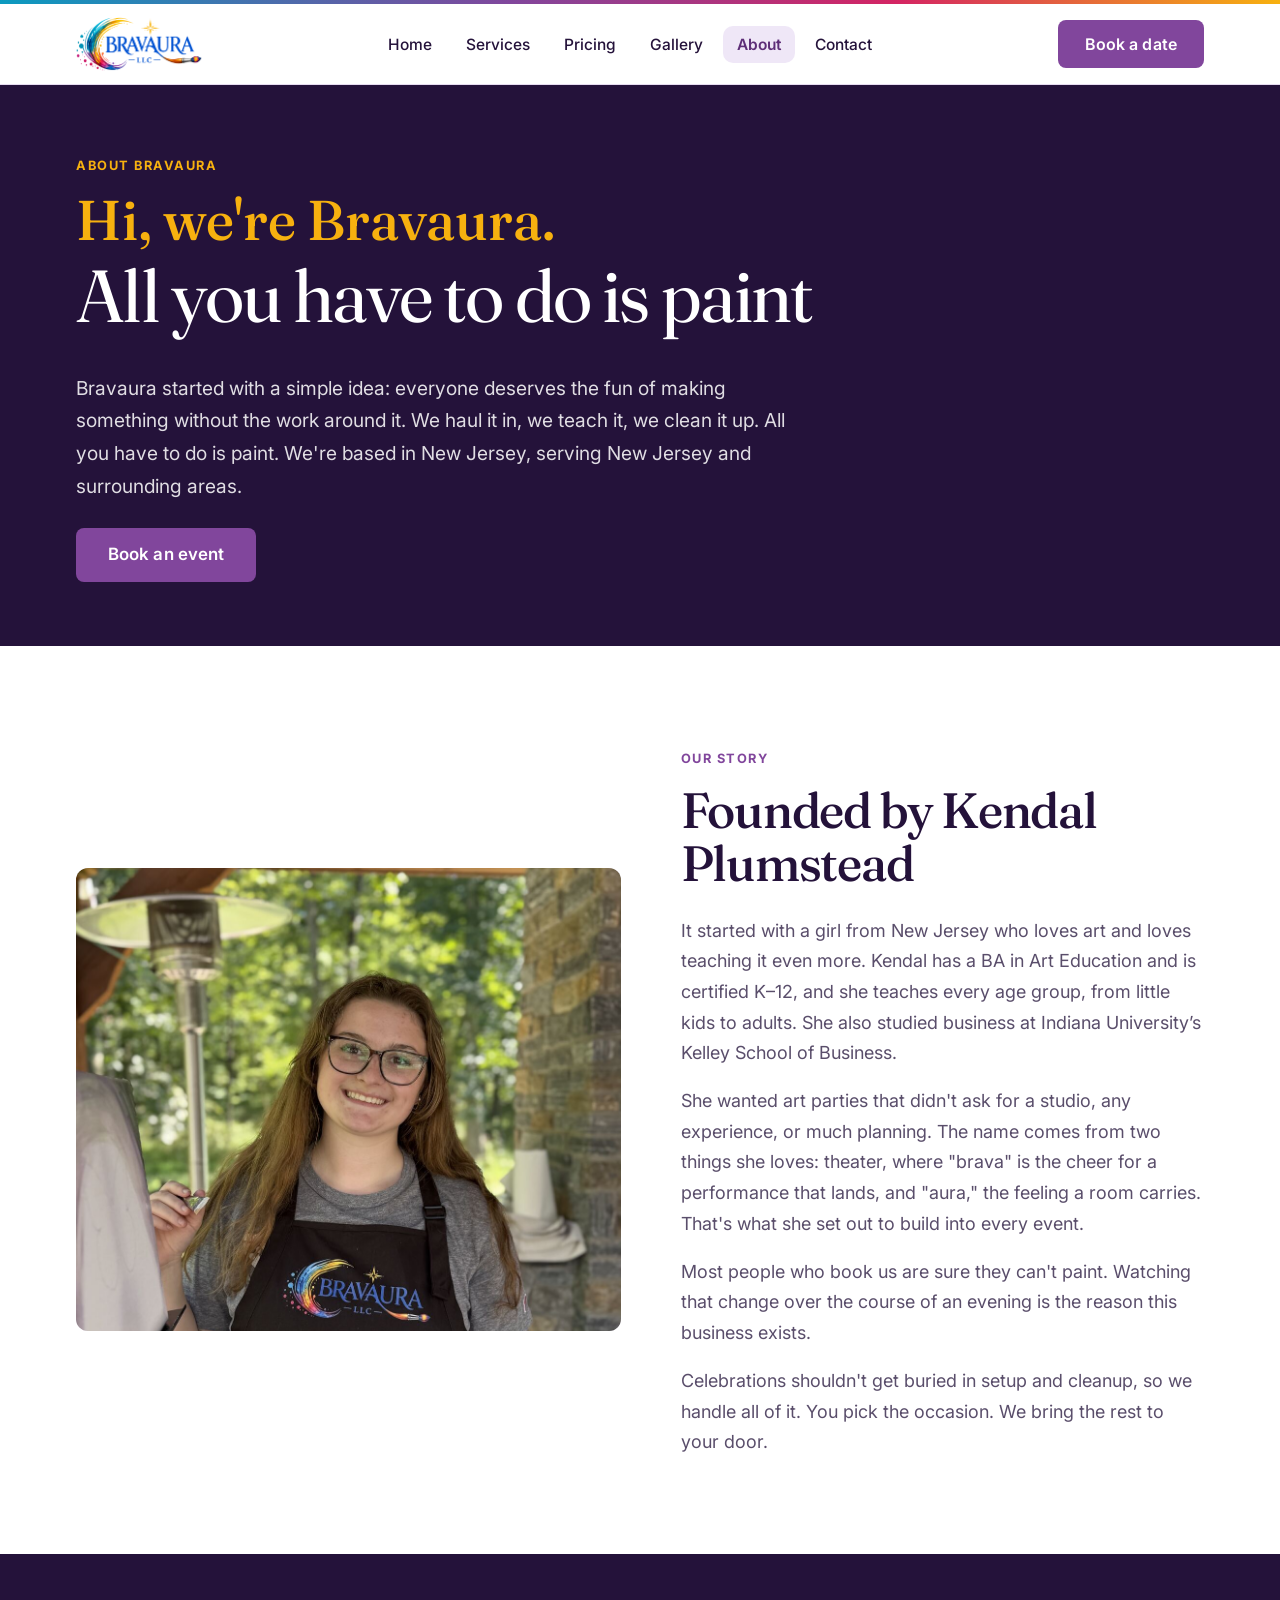
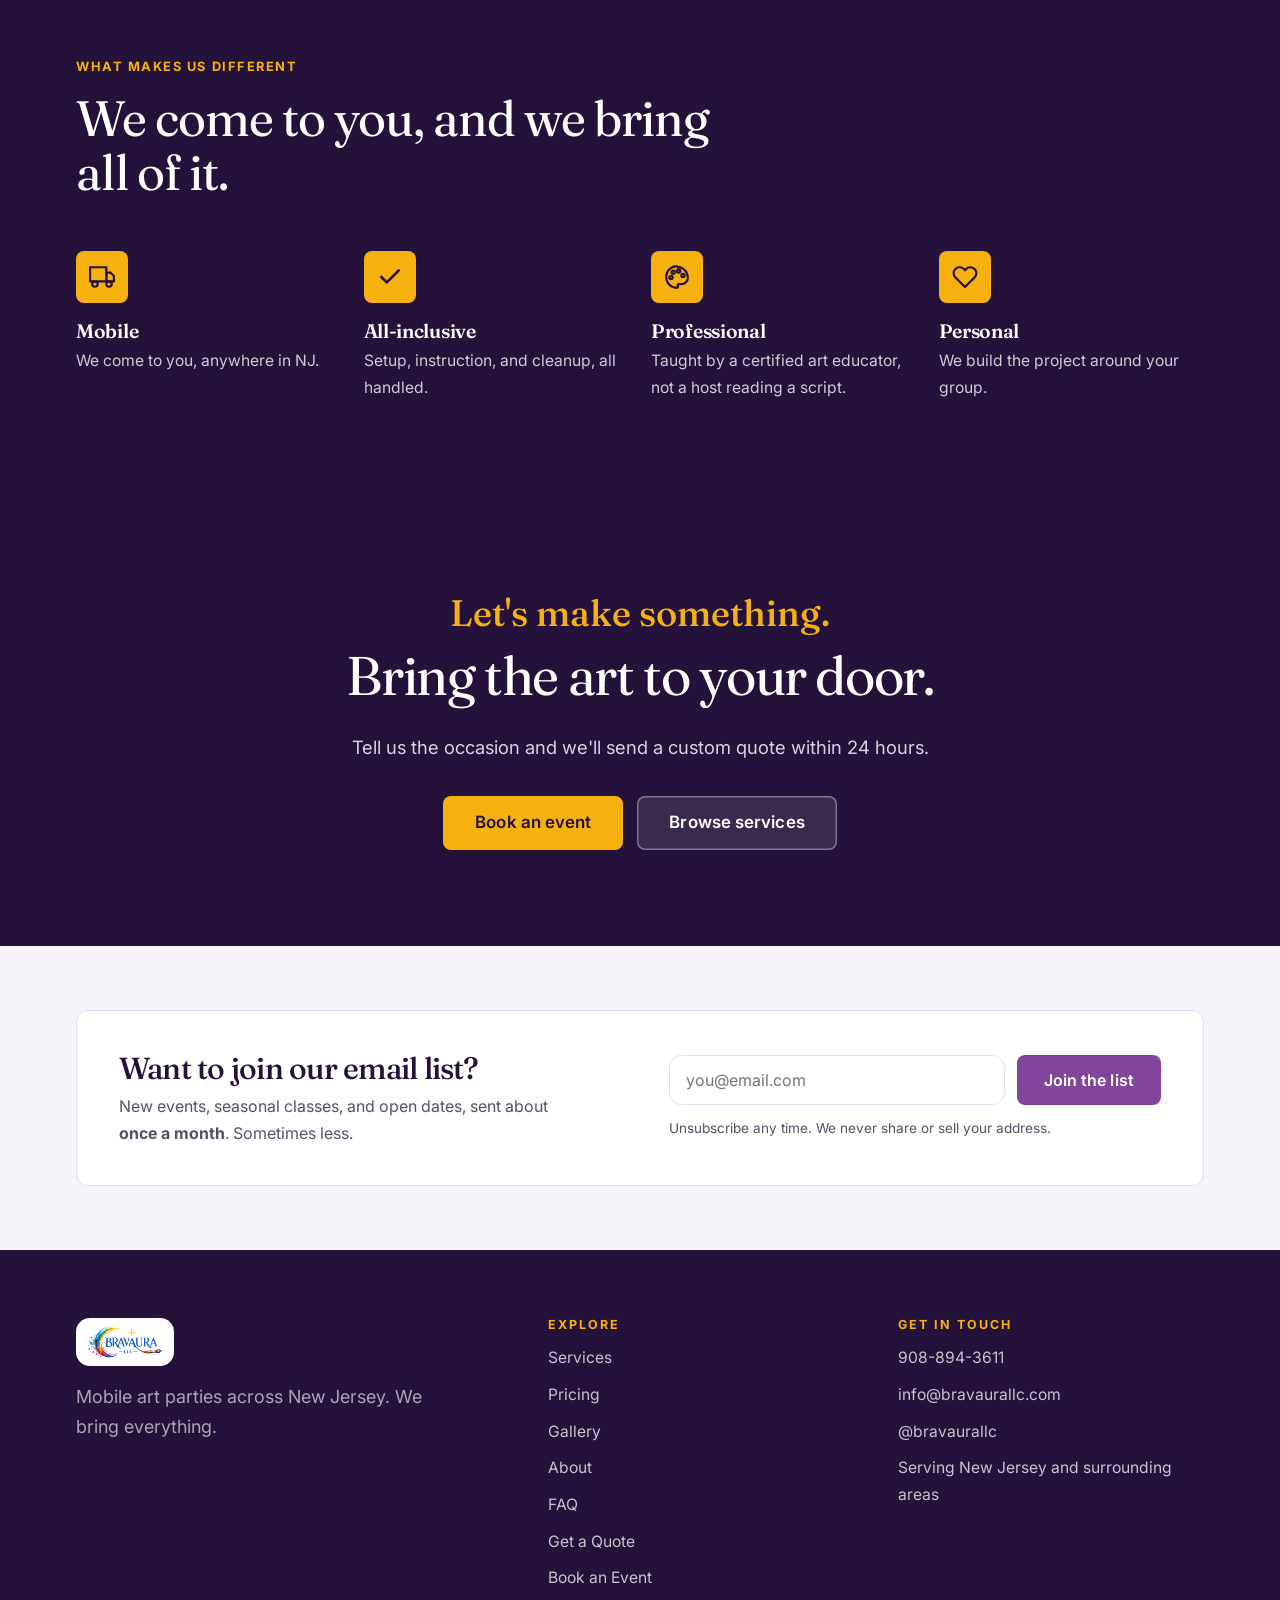
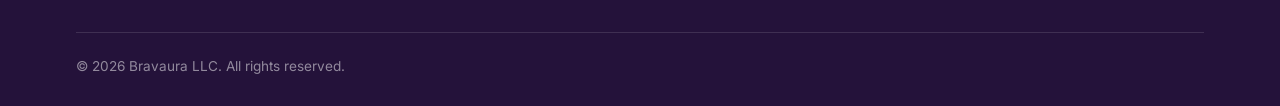
==== commit 9c024ec9: "About: simplify Kelley line Co-Authored-By: Claude Opus 5.5 <noreply@anthropic.com> Claude-Session: " ====
--- a/about.html
+++ b/about.html
@@ -55,7 +55,7 @@
     <div class="reveal d1">
       <span class="eyebrow">our story</span>
       <h2>Founded by Kendal Plumstead</h2>
-      <p>It started with a girl from New Jersey who loves art and loves teaching it even more. Kendal has a BA in Art Education and is certified K–12, and she teaches every age group, from little kids to adults. She also attended Indiana University&rsquo;s Kelley School of Business, which is why the booking, planning, and details behind every event run smoothly.</p>
+      <p>It started with a girl from New Jersey who loves art and loves teaching it even more. Kendal has a BA in Art Education and is certified K–12, and she teaches every age group, from little kids to adults. She also studied business at Indiana University&rsquo;s Kelley School of Business.</p>
       <p>She wanted art parties that didn't ask for a studio, any experience, or much planning. The name comes from two things she loves: theater, where "brava" is the cheer for a performance that lands, and "aura," the feeling a room carries. That's what she set out to build into every event.</p>
       <p>Most people who book us are sure they can't paint. Watching that change over the course of an evening is the reason this business exists.</p>
       <p class="mb-0">Celebrations shouldn't get buried in setup and cleanup, so we handle all of it. You pick the occasion. We bring the rest to your door.</p>
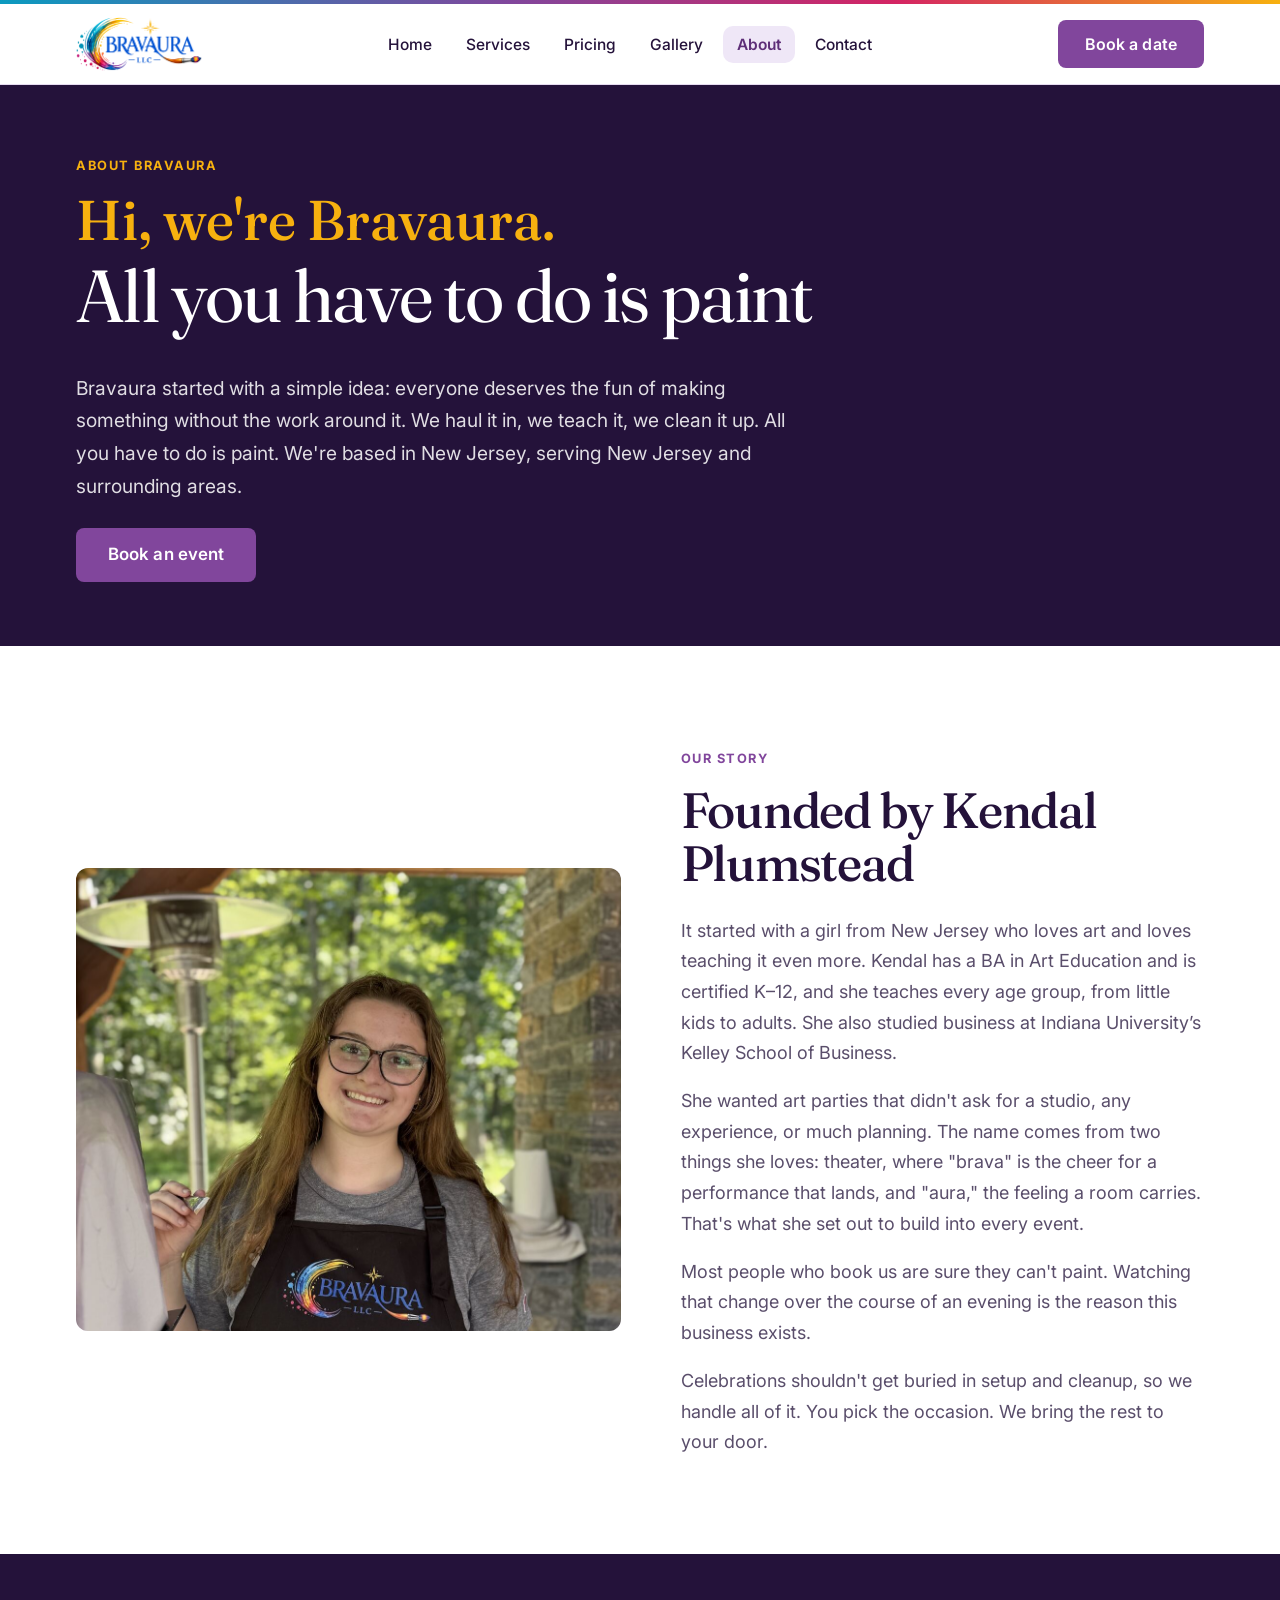
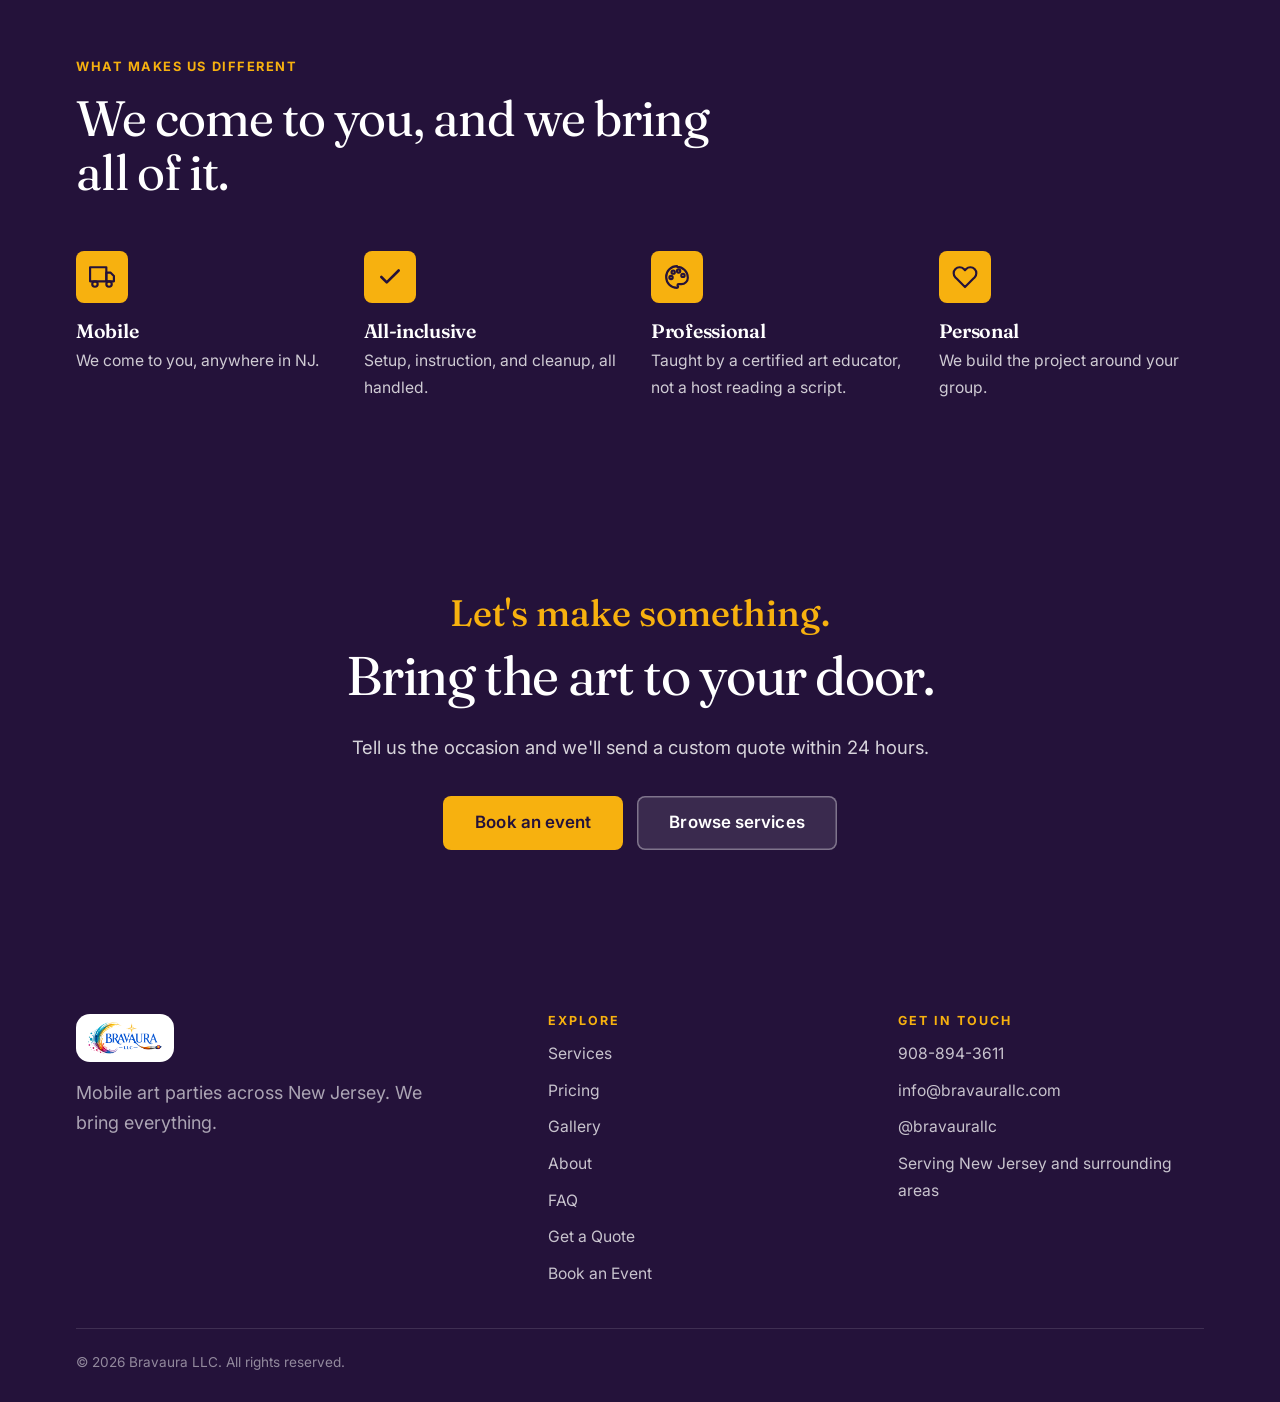
==== commit 414c8f43: "Remove the email list signup from every page Co-Authored-By: Claude Opus 5.5 <noreply@anthropic.com>" ====
--- a/about.html
+++ b/about.html
@@ -88,31 +88,6 @@
 </section>
 
 </main>
-<section class="signup" id="signup">
-  <div class="container">
-    <div class="signup-card reveal">
-      <div>
-        <h2>Want to join our email list?</h2>
-        <p>New events, seasonal classes, and open dates, sent about <strong>once a month</strong>. Sometimes less.</p>
-      </div>
-      <div>
-        <form data-bravaura-form name="email-signup" method="post" novalidate
-              action="https://app.kit.com/forms/9788191/subscriptions"
-              data-endpoint="https://app.kit.com/forms/9788191/subscriptions"
-              data-sv-form="9788191" data-uid="bdd7f90ec0"
-              data-success="Thanks for joining! Check your email for a confirmation link. One click and you're on the list.">
-          <div class="signup-row">
-            <label for="signup-email" class="sr-only">Email address</label>
-            <input id="signup-email" name="email_address" type="email" required placeholder="you@email.com" autocomplete="email">
-            <button type="submit" class="btn btn--purple">Join the list</button>
-          </div>
-          <span class="signup-fine">Unsubscribe any time. We never share or sell your address.</span>
-          <div class="form-status" role="status" aria-live="polite"></div>
-        </form>
-      </div>
-    </div>
-  </div>
-</section>
 <footer class="site-footer">
   <div class="container">
     <div class="footer-grid">
@@ -159,7 +134,6 @@
       <p class="promo-note">A lavender-themed painting, step by step. All supplies included, plus a lavender sachet fresh from the farm. All ages, no experience needed.</p>
       <p class="promo-early">Early bird: 15% off with code <b>EARLYBIRD15</b> until Aug 23</p>
       <a href="https://square.link/u/ehouc1P7" target="_blank" rel="noopener" class="btn btn--purple btn--lg promo-cta">Buy tickets</a>
-      <a href="#signup" class="btn btn--white promo-cta">Get event updates</a>
     </div>
   </div>
 </div>
--- a/css/styles.css
+++ b/css/styles.css
@@ -473,6 +473,12 @@
 .hero-badge::before{box-shadow:none}
 .hero-photo-wrap{padding:0 0 48px 28px}
 .hero-photo--mini{right:auto;left:-6px;bottom:0}
+.hero-sticker{position:absolute;z-index:5;top:-30px;left:-6px;width:180px;height:180px;border-radius:50%;background:#fff;display:grid;place-items:center;padding:18px;box-shadow:0 2px 10px rgba(36,18,58,.14);transform:rotate(-8deg)}
+.hero-sticker img{width:100%;height:auto}
+.events-photos{display:grid;grid-template-columns:1fr 1fr;gap:14px}
+.events-photos .frame-photo{aspect-ratio:1/1}
+.events-photos .frame-photo:first-child{grid-column:1 / -1;aspect-ratio:16/10}
+@media(max-width:920px){.hero-sticker{width:130px;height:130px;padding:14px;top:-20px;left:0}}
 @media(max-width:920px){.hero-photo-wrap{padding:0 0 44px 20px}.hero-photo--mini{left:0}}
 .btn,.btn--gold,.btn--gold:hover{background:var(--purple);color:#fff;border-radius:var(--r-sm);box-shadow:none;background-size:auto}
 .btn:hover{transform:none;box-shadow:none;background:var(--purple-deep);color:#fff}
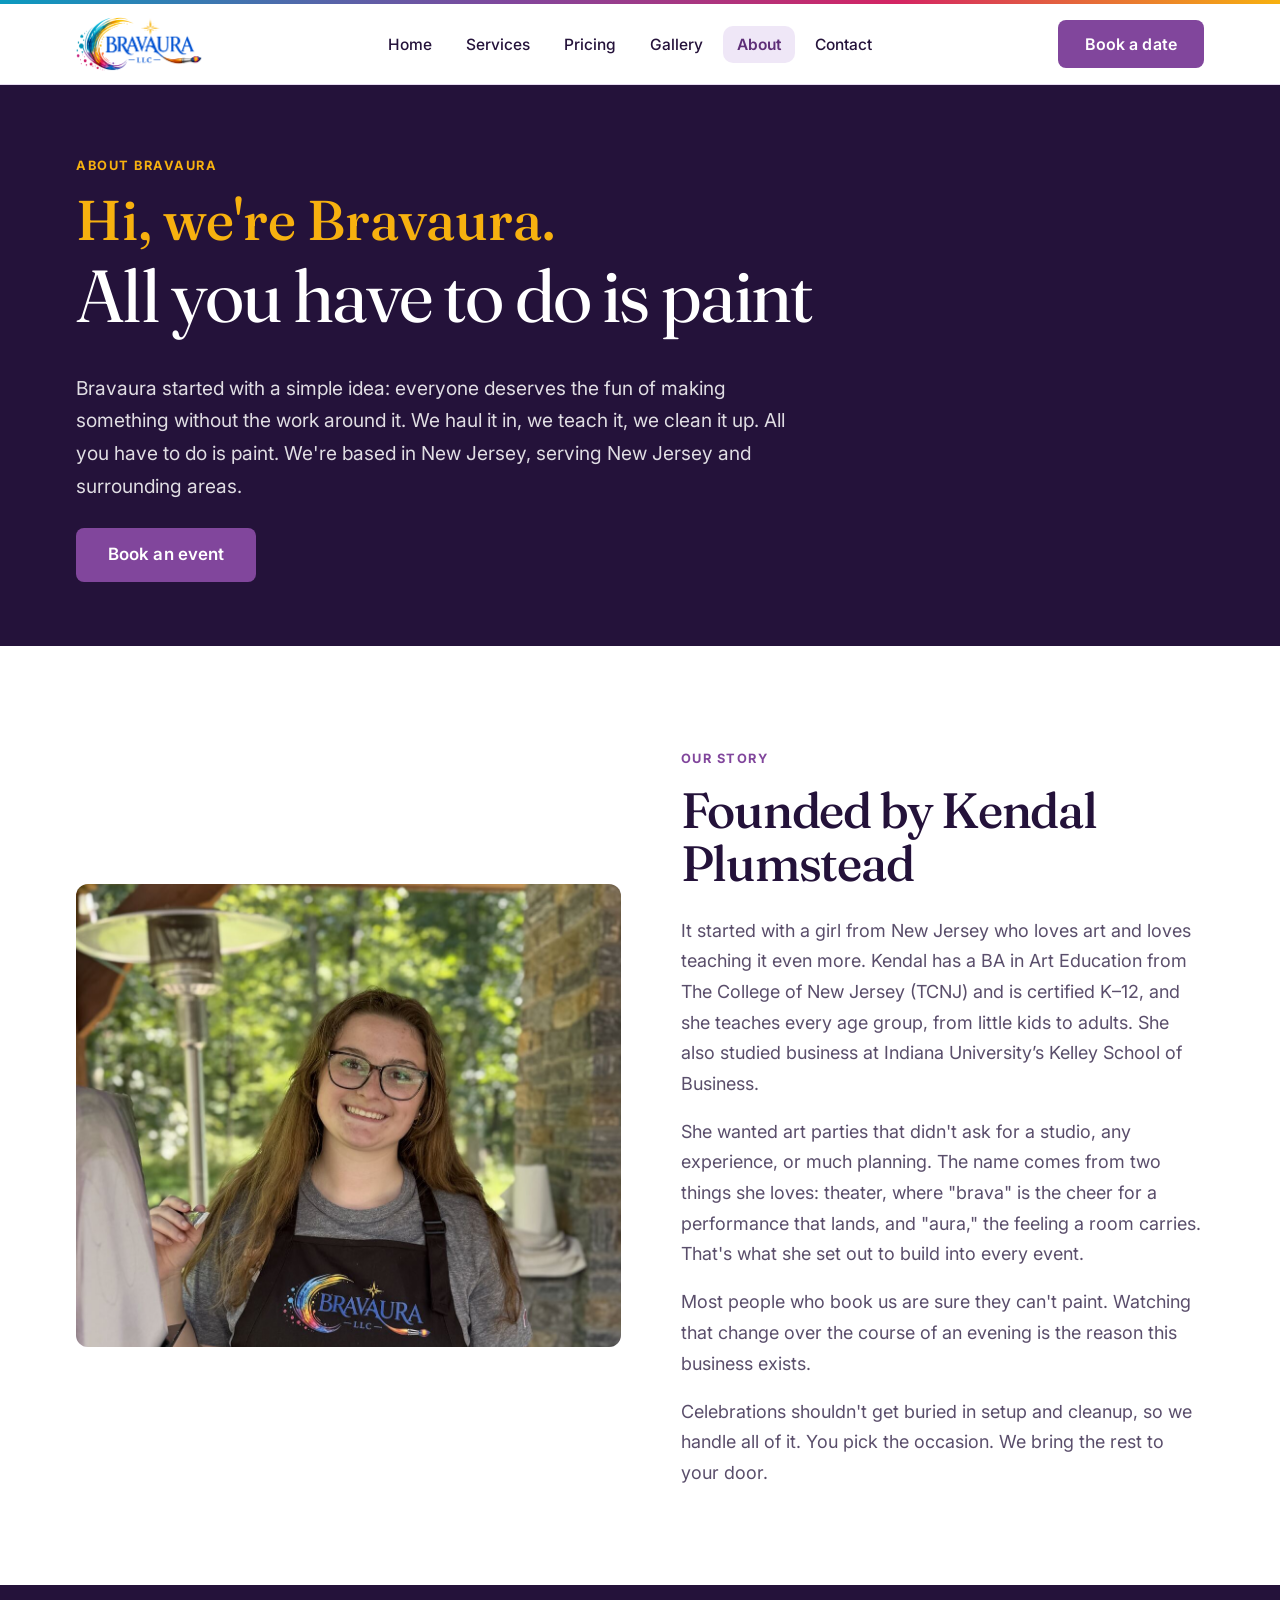
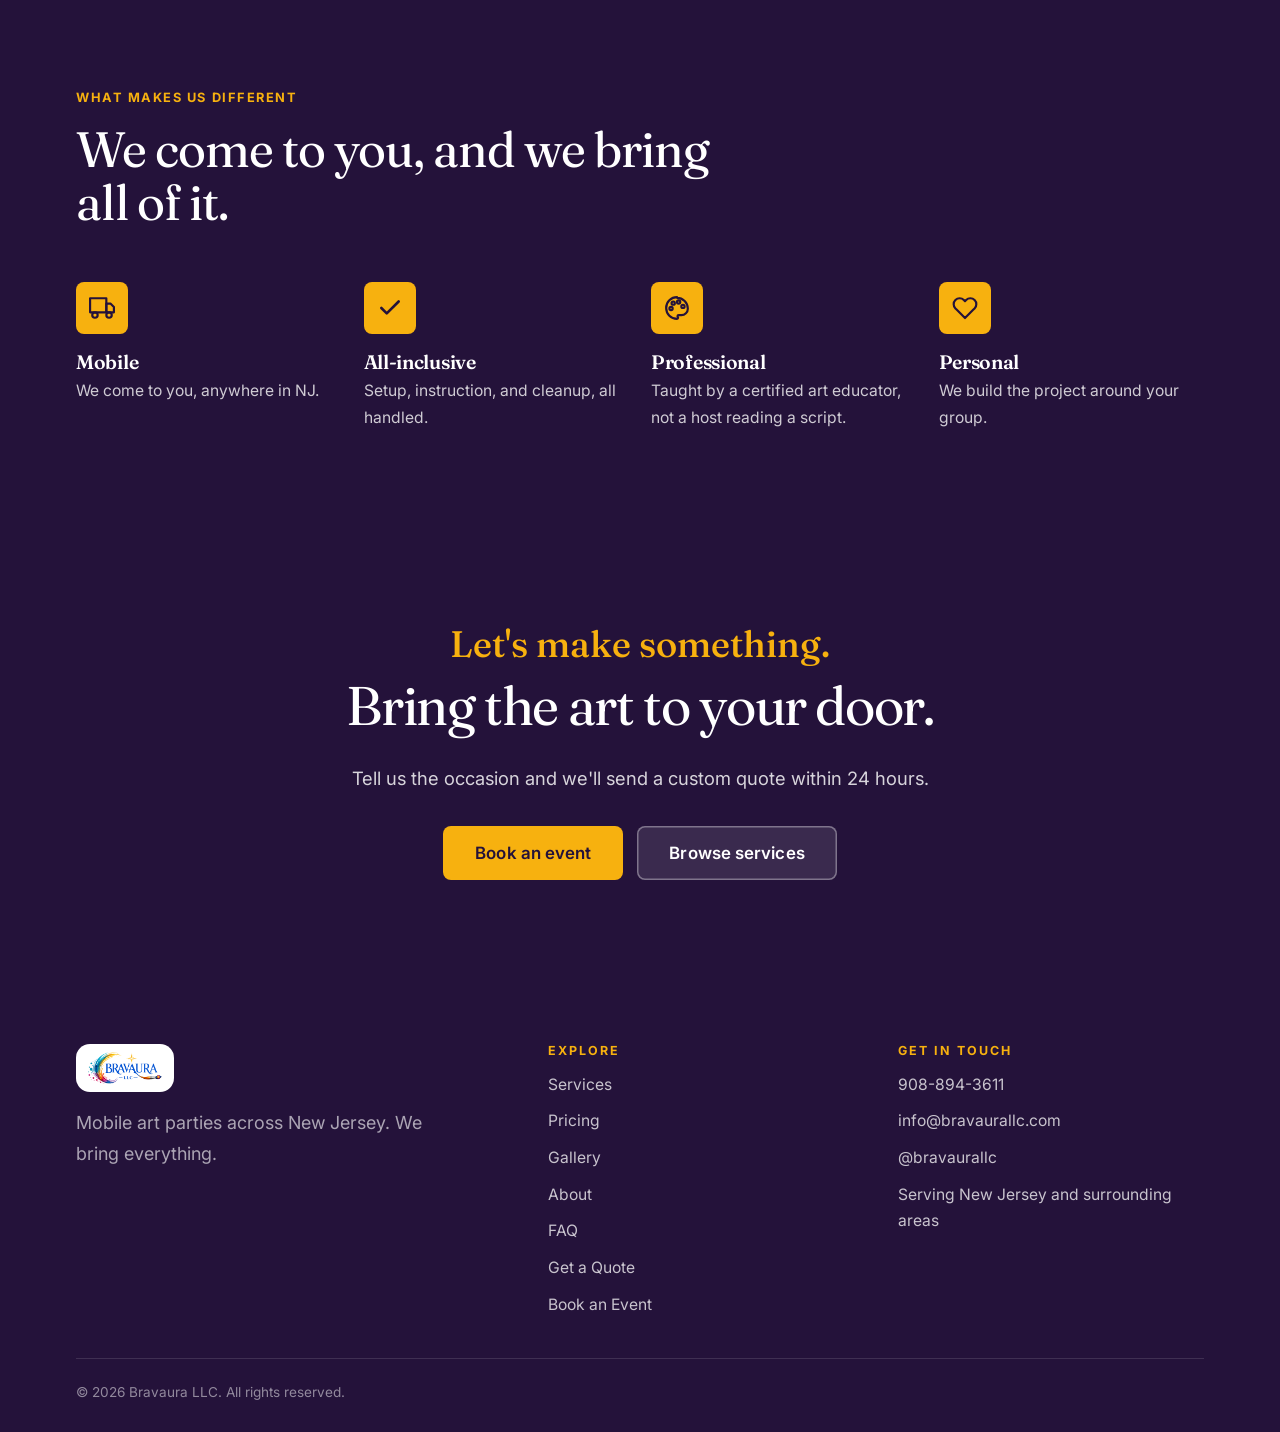
==== commit 4793a013: "About: note BA is from TCNJ Co-Authored-By: Claude Opus 5.5 <noreply@anthropic.com> Claude-Session: " ====
--- a/about.html
+++ b/about.html
@@ -55,7 +55,7 @@
     <div class="reveal d1">
       <span class="eyebrow">our story</span>
       <h2>Founded by Kendal Plumstead</h2>
-      <p>It started with a girl from New Jersey who loves art and loves teaching it even more. Kendal has a BA in Art Education and is certified K–12, and she teaches every age group, from little kids to adults. She also studied business at Indiana University&rsquo;s Kelley School of Business.</p>
+      <p>It started with a girl from New Jersey who loves art and loves teaching it even more. Kendal has a BA in Art Education from The College of New Jersey (TCNJ) and is certified K–12, and she teaches every age group, from little kids to adults. She also studied business at Indiana University&rsquo;s Kelley School of Business.</p>
       <p>She wanted art parties that didn't ask for a studio, any experience, or much planning. The name comes from two things she loves: theater, where "brava" is the cheer for a performance that lands, and "aura," the feeling a room carries. That's what she set out to build into every event.</p>
       <p>Most people who book us are sure they can't paint. Watching that change over the course of an evening is the reason this business exists.</p>
       <p class="mb-0">Celebrations shouldn't get buried in setup and cleanup, so we handle all of it. You pick the occasion. We bring the rest to your door.</p>
